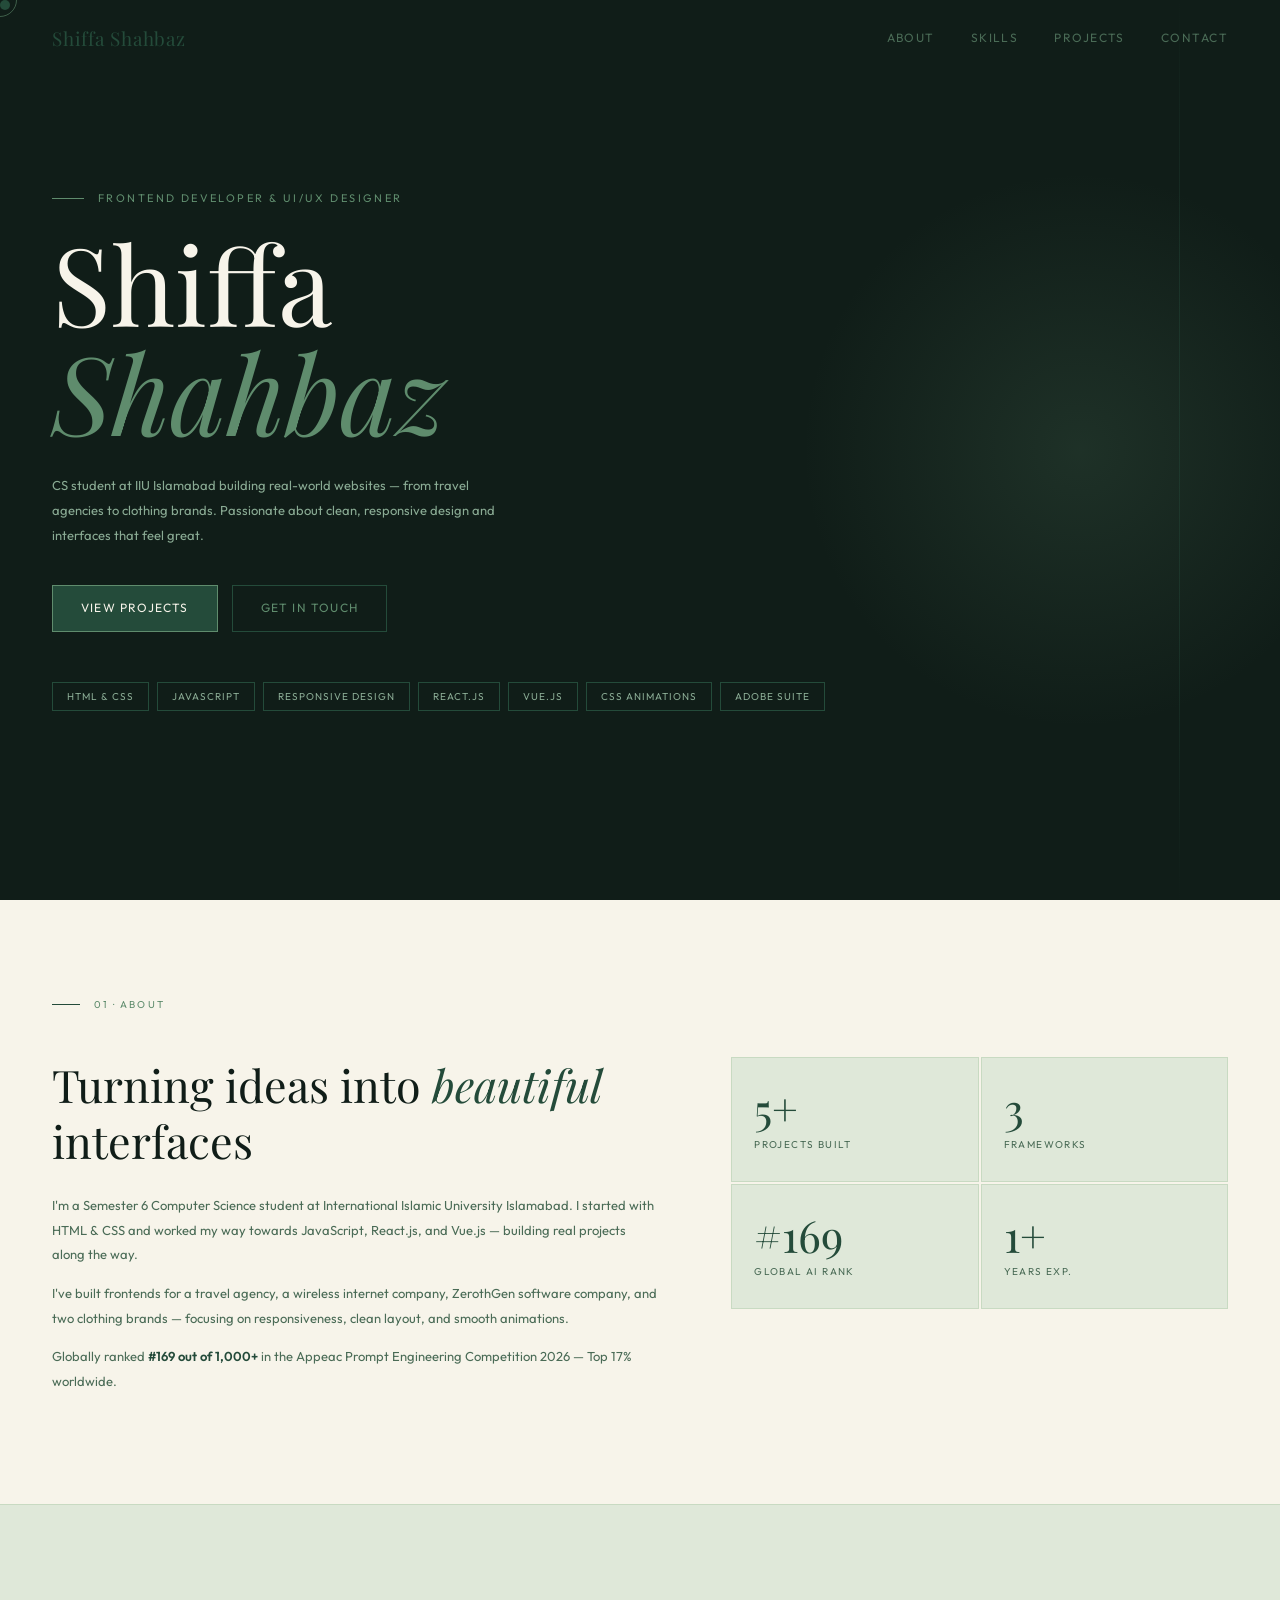
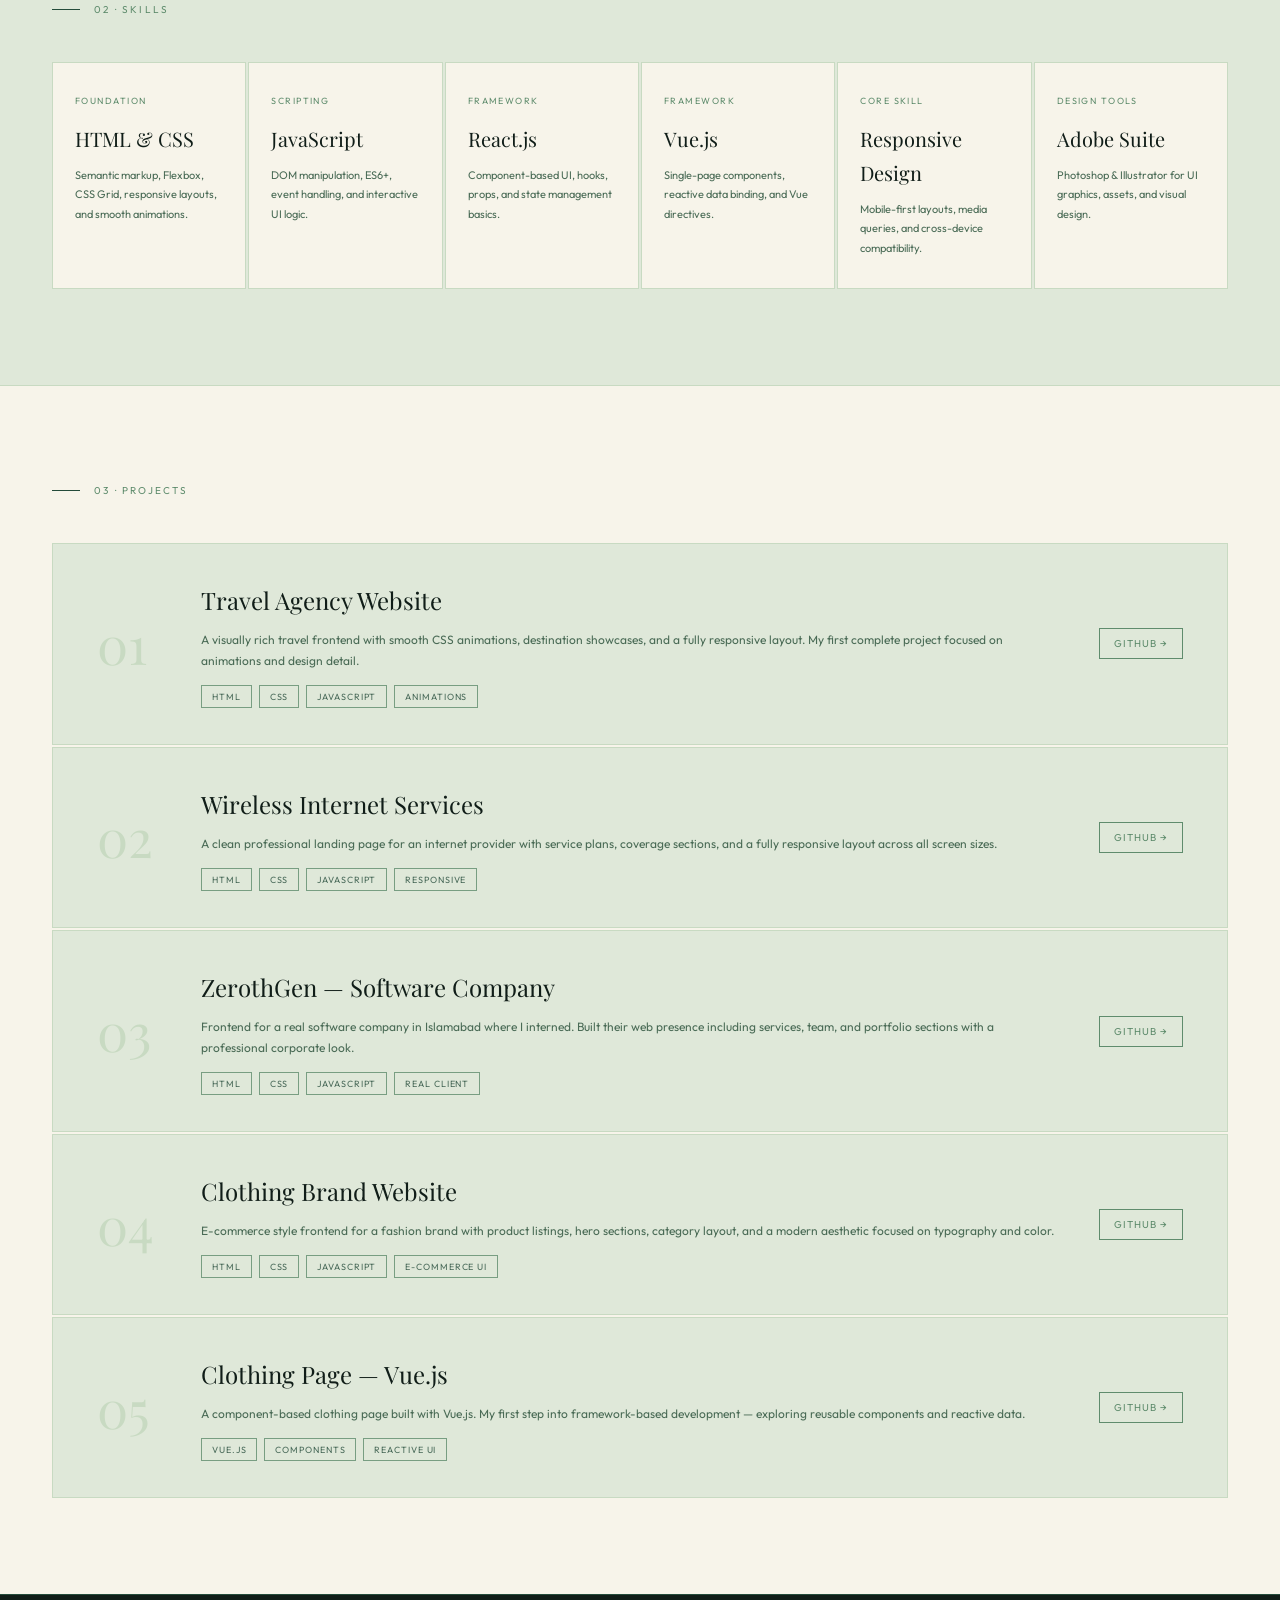
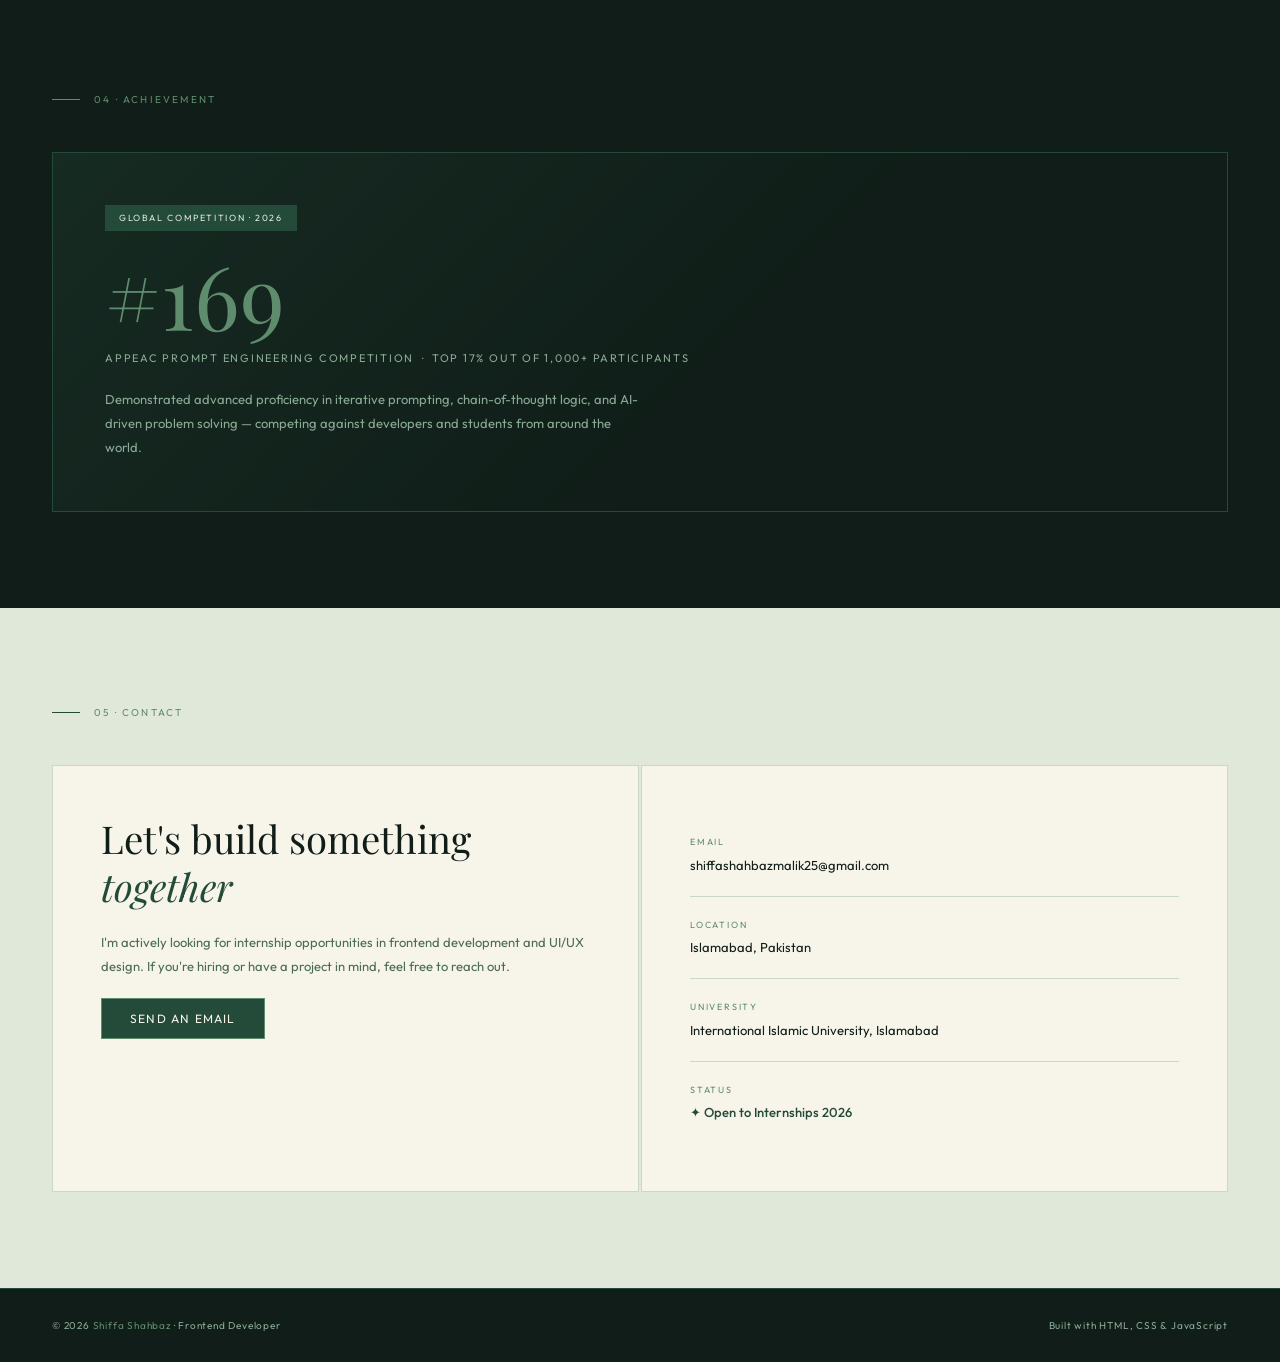
==== index.html @ e0b14b4a "Rename index .html to index.html" ====
<!DOCTYPE html>
<html lang="en">
<head>
<meta charset="UTF-8"/>
<meta name="viewport" content="width=device-width, initial-scale=1.0"/>
<title>Shiffa Shahbaz — Frontend Developer</title>
<link href="https://fonts.googleapis.com/css2?family=Playfair+Display:ital,wght@0,400;0,500;0,700;1,400;1,500&family=Outfit:wght@300;400;500&display=swap" rel="stylesheet"/>
<style>
  :root {
    --bg:       #F7F4EA;
    --surface:  #DFE8D9;
    --surface2: #c8dac2;
    --dark:     #101D18;
    --forest:   #244B3A;
    --sage:     #5F8C6D;
    --light:    #DFE8D9;
    --cream:    #F7F4EA;
    --text:     #101D18;
    --muted:    #4a6b56;
    --border:   #c8dac2;
    --border2:  #5F8C6D;
  }
  *, *::before, *::after { box-sizing: border-box; margin: 0; padding: 0; }
  html { scroll-behavior: smooth; }
  body {
    background: var(--bg); color: var(--text);
    font-family: 'Outfit', sans-serif; font-size: 14px;
    line-height: 1.7; overflow-x: hidden; cursor: none;
  }

  /* Cursor */
  .cursor {
    width: 10px; height: 10px; background: var(--forest);
    border-radius: 50%; position: fixed; top: 0; left: 0;
    pointer-events: none; z-index: 9999;
  }
  .cursor-ring {
    width: 34px; height: 34px; border: 1.5px solid var(--sage);
    border-radius: 50%; position: fixed; top: 0; left: 0;
    pointer-events: none; z-index: 9998; opacity: 0.6;
    transition: width 0.2s, height 0.2s, opacity 0.2s;
  }

  /* NAV */
  nav {
    position: fixed; top: 0; left: 0; right: 0; z-index: 100;
    display: flex; justify-content: space-between; align-items: center;
    padding: 22px 52px;
    transition: background 0.3s, border-color 0.3s;
    border-bottom: 1px solid transparent;
  }
  nav.scrolled {
    background: rgba(247,244,234,0.95);
    backdrop-filter: blur(14px); border-color: var(--border);
  }
  .nav-logo {
    font-family: 'Playfair Display', serif;
    font-size: 19px; color: var(--forest); letter-spacing: 0.04em;
  }
  .nav-links { display: flex; gap: 36px; }
  .nav-links a {
    color: var(--muted); text-decoration: none;
    font-size: 12px; letter-spacing: 0.12em;
    text-transform: uppercase; transition: color 0.2s;
  }
  .nav-links a:hover { color: var(--forest); }

  /* HERO */
  .hero {
    min-height: 100vh; display: flex; flex-direction: column;
    justify-content: center; padding: 0 52px;
    position: relative; overflow: hidden;
    background: var(--dark);
  }
  .hero-glow {
    position: absolute; width: 560px; height: 560px; border-radius: 50%;
    background: radial-gradient(circle, rgba(95,140,109,0.18) 0%, transparent 70%);
    right: -80px; top: 50%; transform: translateY(-50%);
    pointer-events: none;
  }
  .hero-line {
    position: absolute; right: 100px; top: 0; bottom: 0;
    width: 1px; background: linear-gradient(to bottom, transparent, #244B3A 30%, #244B3A 70%, transparent);
    opacity: 0.4;
  }
  .hero-eyebrow {
    font-size: 11px; letter-spacing: 0.22em; text-transform: uppercase;
    color: var(--sage); margin-bottom: 20px;
    opacity: 0; animation: fadeUp 0.7s 0.2s forwards;
    display: flex; align-items: center; gap: 14px;
  }
  .hero-eyebrow::before { content: ''; width: 32px; height: 1px; background: var(--sage); }
  .hero h1 {
    font-family: 'Playfair Display', serif;
    font-size: clamp(52px, 8.5vw, 112px);
    font-weight: 400; line-height: 1.0;
    color: var(--cream);
    opacity: 0; animation: fadeUp 0.7s 0.35s forwards;
  }
  .hero h1 em { font-style: italic; color: var(--sage); display: block; }
  .hero-desc {
    margin-top: 28px; font-size: 13px; color: #8aab94;
    max-width: 460px; line-height: 1.9;
    opacity: 0; animation: fadeUp 0.7s 0.55s forwards;
  }
  .hero-cta {
    margin-top: 38px; display: flex; gap: 14px; flex-wrap: wrap;
    opacity: 0; animation: fadeUp 0.7s 0.7s forwards;
  }
  .btn-primary {
    background: var(--forest); border: 1px solid var(--sage);
    color: var(--cream); padding: 12px 28px;
    font-family: 'Outfit', sans-serif; font-size: 12px;
    letter-spacing: 0.1em; text-transform: uppercase;
    cursor: none; text-decoration: none; transition: background 0.2s;
  }
  .btn-primary:hover { background: var(--sage); }
  .btn-outline {
    background: transparent; border: 1px solid #244B3A;
    color: var(--sage); padding: 12px 28px;
    font-family: 'Outfit', sans-serif; font-size: 12px;
    letter-spacing: 0.1em; text-transform: uppercase;
    cursor: none; text-decoration: none;
    transition: border-color 0.2s, color 0.2s;
  }
  .btn-outline:hover { border-color: var(--sage); color: var(--cream); }
  .hero-tags {
    margin-top: 50px; display: flex; flex-wrap: wrap; gap: 8px;
    opacity: 0; animation: fadeUp 0.7s 0.85s forwards;
  }
  .tag {
    font-size: 10px; letter-spacing: 0.1em; text-transform: uppercase;
    color: #8aab94; border: 1px solid #244B3A;
    padding: 5px 14px; transition: border-color 0.2s, color 0.2s;
  }
  .tag:hover { border-color: var(--sage); color: var(--cream); }

  /* SECTIONS */
  section { padding: 96px 52px; }
  .section-label {
    font-size: 10px; letter-spacing: 0.22em; text-transform: uppercase;
    color: var(--sage); margin-bottom: 14px;
    display: flex; align-items: center; gap: 14px;
  }
  .section-label::before { content: ''; width: 28px; height: 1px; background: var(--forest); }

  /* ABOUT */
  #about { background: var(--cream); }
  .about-grid {
    display: grid; grid-template-columns: 1.1fr 0.9fr;
    gap: 72px; align-items: start; margin-top: 44px;
  }
  .about-text h2 {
    font-family: 'Playfair Display', serif;
    font-size: clamp(30px, 3.5vw, 46px); font-weight: 400;
    line-height: 1.25; margin-bottom: 24px; color: var(--dark);
  }
  .about-text h2 em { font-style: italic; color: var(--forest); }
  .about-text p { color: var(--muted); font-size: 13px; line-height: 1.9; margin-bottom: 14px; }
  .about-text strong { color: var(--forest); font-weight: 600; }
  .stats-grid { display: grid; grid-template-columns: 1fr 1fr; gap: 2px; }
  .stat {
    background: var(--light); border: 1px solid var(--border);
    padding: 28px 22px; transition: border-color 0.2s, background 0.2s;
  }
  .stat:hover { border-color: var(--sage); background: var(--surface2); }
  .stat-num {
    font-family: 'Playfair Display', serif;
    font-size: 44px; color: var(--forest); line-height: 1; margin-bottom: 6px;
  }
  .stat-lbl { font-size: 10px; letter-spacing: 0.14em; text-transform: uppercase; color: var(--muted); }

  /* SKILLS */
  #skills { background: var(--light); border-top: 1px solid var(--border); border-bottom: 1px solid var(--border); }
  .skills-grid {
    display: grid; grid-template-columns: repeat(auto-fit, minmax(190px, 1fr));
    gap: 2px; margin-top: 44px;
  }
  .skill-card {
    background: var(--cream); border: 1px solid var(--border);
    padding: 30px 22px; position: relative; overflow: hidden;
    transition: border-color 0.25s, background 0.2s;
  }
  .skill-card::after {
    content: ''; position: absolute; bottom: 0; left: 0; right: 0;
    height: 2px; background: var(--forest);
    transform: scaleX(0); transform-origin: left; transition: transform 0.3s;
  }
  .skill-card:hover { border-color: var(--sage); background: var(--surface2); }
  .skill-card:hover::after { transform: scaleX(1); }
  .skill-tag { font-size: 9px; letter-spacing: 0.16em; text-transform: uppercase; color: var(--sage); margin-bottom: 14px; }
  .skill-name { font-family: 'Playfair Display', serif; font-size: 20px; color: var(--dark); margin-bottom: 10px; }
  .skill-desc { font-size: 11px; color: var(--muted); line-height: 1.75; }

  /* PROJECTS */
  #projects { background: var(--cream); }
  .projects-list { display: grid; gap: 2px; margin-top: 44px; }
  .project-card {
    background: var(--light); border: 1px solid var(--border);
    padding: 36px 44px; display: grid;
    grid-template-columns: 64px 1fr auto;
    gap: 40px; align-items: center;
    text-decoration: none; color: inherit;
    transition: background 0.2s, border-color 0.25s;
  }
  .project-card:hover { background: var(--surface2); border-color: var(--sage); }
  .proj-num {
    font-family: 'Playfair Display', serif; font-size: 52px;
    color: var(--border); line-height: 1; transition: color 0.2s; font-weight: 400;
  }
  .project-card:hover .proj-num { color: var(--forest); }
  .proj-info h3 { font-family: 'Playfair Display', serif; font-size: 24px; font-weight: 400; margin-bottom: 8px; color: var(--dark); }
  .proj-info p { font-size: 12px; color: var(--muted); margin-bottom: 14px; line-height: 1.75; }
  .proj-pills { display: flex; flex-wrap: wrap; gap: 7px; }
  .pill {
    font-size: 9px; letter-spacing: 0.1em; text-transform: uppercase;
    color: var(--forest); border: 1px solid var(--sage);
    padding: 3px 10px; opacity: 0.8;
  }
  .proj-links { display: flex; flex-direction: column; gap: 10px; align-items: flex-end; }
  .proj-link {
    font-size: 10px; letter-spacing: 0.1em; text-transform: uppercase;
    color: var(--muted); text-decoration: none; border: 1px solid var(--border);
    padding: 6px 14px; white-space: nowrap;
    transition: border-color 0.2s, color 0.2s, background 0.2s;
  }
  .proj-link:hover { border-color: var(--forest); color: var(--forest); background: var(--surface2); }
  .proj-link.github { color: var(--sage); border-color: var(--sage); }
  .proj-link.github:hover { background: var(--forest); color: var(--cream); border-color: var(--forest); }

  /* ACHIEVEMENT */
  #achievement { background: var(--dark); border-top: 1px solid #244B3A; }
  #achievement .section-label { color: var(--sage); }
  #achievement .section-label::before { background: var(--sage); }
  .achievement-card {
    margin-top: 44px; border: 1px solid #244B3A; padding: 52px;
    background: linear-gradient(135deg, rgba(36,75,58,0.3), transparent 60%);
  }
  .ach-badge {
    display: inline-block; background: var(--forest); color: var(--light);
    font-size: 9px; letter-spacing: 0.18em; text-transform: uppercase;
    padding: 5px 14px; margin-bottom: 20px;
  }
  .ach-rank {
    font-family: 'Playfair Display', serif;
    font-size: clamp(56px, 7vw, 88px); color: var(--sage); line-height: 1; margin-bottom: 10px;
  }
  .ach-title { font-size: 11px; letter-spacing: 0.16em; text-transform: uppercase; color: #8aab94; margin-bottom: 20px; }
  .ach-desc { font-size: 13px; color: #8aab94; max-width: 540px; line-height: 1.85; }

  /* CONTACT */
  #contact { background: var(--light); }
  .contact-grid { display: grid; grid-template-columns: 1fr 1fr; gap: 2px; margin-top: 44px; }
  .contact-left { background: var(--cream); border: 1px solid var(--border); padding: 48px; }
  .contact-left h2 {
    font-family: 'Playfair Display', serif;
    font-size: clamp(28px, 3vw, 42px); font-weight: 400;
    line-height: 1.25; margin-bottom: 20px; color: var(--dark);
  }
  .contact-left h2 em { font-style: italic; color: var(--forest); }
  .contact-left p { font-size: 13px; color: var(--muted); line-height: 1.85; margin-bottom: 28px; }
  .contact-right { background: var(--cream); border: 1px solid var(--border); padding: 48px; display: flex; flex-direction: column; }
  .contact-row { padding: 20px 0; border-bottom: 1px solid var(--border); display: flex; flex-direction: column; gap: 4px; }
  .contact-row:last-child { border-bottom: none; }
  .contact-lbl { font-size: 9px; letter-spacing: 0.2em; text-transform: uppercase; color: var(--sage); }
  .contact-val { font-size: 13px; color: var(--dark); }
  .contact-val.open { color: var(--forest); font-weight: 500; }

  footer {
    background: var(--dark); border-top: 1px solid #244B3A;
    padding: 28px 52px; display: flex; justify-content: space-between; align-items: center;
  }
  footer p { font-size: 10px; color: #8aab94; letter-spacing: 0.08em; }
  footer span { color: var(--sage); }

  @keyframes fadeUp {
    from { opacity: 0; transform: translateY(22px); }
    to   { opacity: 1; transform: translateY(0); }
  }
  .reveal {
    opacity: 0; transform: translateY(28px);
    transition: opacity 0.65s ease, transform 0.65s ease;
  }
  .reveal.visible { opacity: 1; transform: translateY(0); }

  @media (max-width: 768px) {
    nav { padding: 18px 22px; }
    .nav-links { display: none; }
    .hero, section { padding-left: 22px; padding-right: 22px; }
    .about-grid { grid-template-columns: 1fr; gap: 40px; }
    .contact-grid { grid-template-columns: 1fr; }
    .project-card { grid-template-columns: 1fr; gap: 14px; padding: 24px 22px; }
    .proj-num { font-size: 34px; }
    .proj-links { align-items: flex-start; flex-direction: row; flex-wrap: wrap; }
    footer { flex-direction: column; gap: 10px; text-align: center; }
  }
</style>
</head>
<body>

<div class="cursor" id="cursor"></div>
<div class="cursor-ring" id="ring"></div>

<nav id="nav">
  <div class="nav-logo">Shiffa Shahbaz</div>
  <div class="nav-links">
    <a href="#about">About</a>
    <a href="#skills">Skills</a>
    <a href="#projects">Projects</a>
    <a href="#contact">Contact</a>
  </div>
</nav>

<!-- HERO — dark green -->
<section class="hero">
  <div class="hero-glow"></div>
  <div class="hero-line"></div>
  <div class="hero-eyebrow">Frontend Developer &amp; UI/UX Designer</div>
  <h1>Shiffa<br/><em>Shahbaz</em></h1>
  <p class="hero-desc">CS student at IIU Islamabad building real-world websites — from travel agencies to clothing brands. Passionate about clean, responsive design and interfaces that feel great.</p>
  <div class="hero-cta">
    <a href="#projects" class="btn-primary">View Projects</a>
    <a href="#contact" class="btn-outline">Get in Touch</a>
  </div>
  <div class="hero-tags">
    <span class="tag">HTML &amp; CSS</span>
    <span class="tag">JavaScript</span>
    <span class="tag">Responsive Design</span>
    <span class="tag">React.js</span>
    <span class="tag">Vue.js</span>
    <span class="tag">CSS Animations</span>
    <span class="tag">Adobe Suite</span>
  </div>
</section>

<!-- ABOUT — cream -->
<section id="about">
  <div class="section-label">01 · About</div>
  <div class="about-grid">
    <div class="about-text reveal">
      <h2>Turning ideas into <em>beautiful</em> interfaces</h2>
      <p>I'm a Semester 6 Computer Science student at International Islamic University Islamabad. I started with HTML &amp; CSS and worked my way towards JavaScript, React.js, and Vue.js — building real projects along the way.</p>
      <p>I've built frontends for a travel agency, a wireless internet company, ZerothGen software company, and two clothing brands — focusing on responsiveness, clean layout, and smooth animations.</p>
      <p>Globally ranked <strong>#169 out of 1,000+</strong> in the Appeac Prompt Engineering Competition 2026 — Top 17% worldwide.</p>
    </div>
    <div class="stats-grid reveal">
      <div class="stat"><div class="stat-num">5+</div><div class="stat-lbl">Projects Built</div></div>
      <div class="stat"><div class="stat-num">3</div><div class="stat-lbl">Frameworks</div></div>
      <div class="stat"><div class="stat-num">#169</div><div class="stat-lbl">Global AI Rank</div></div>
      <div class="stat"><div class="stat-num">1+</div><div class="stat-lbl">Years Exp.</div></div>
    </div>
  </div>
</section>

<!-- SKILLS — light green -->
<section id="skills">
  <div class="section-label">02 · Skills</div>
  <div class="skills-grid">
    <div class="skill-card reveal">
      <div class="skill-tag">Foundation</div>
      <div class="skill-name">HTML &amp; CSS</div>
      <div class="skill-desc">Semantic markup, Flexbox, CSS Grid, responsive layouts, and smooth animations.</div>
    </div>
    <div class="skill-card reveal">
      <div class="skill-tag">Scripting</div>
      <div class="skill-name">JavaScript</div>
      <div class="skill-desc">DOM manipulation, ES6+, event handling, and interactive UI logic.</div>
    </div>
    <div class="skill-card reveal">
      <div class="skill-tag">Framework</div>
      <div class="skill-name">React.js</div>
      <div class="skill-desc">Component-based UI, hooks, props, and state management basics.</div>
    </div>
    <div class="skill-card reveal">
      <div class="skill-tag">Framework</div>
      <div class="skill-name">Vue.js</div>
      <div class="skill-desc">Single-page components, reactive data binding, and Vue directives.</div>
    </div>
    <div class="skill-card reveal">
      <div class="skill-tag">Core Skill</div>
      <div class="skill-name">Responsive Design</div>
      <div class="skill-desc">Mobile-first layouts, media queries, and cross-device compatibility.</div>
    </div>
    <div class="skill-card reveal">
      <div class="skill-tag">Design Tools</div>
      <div class="skill-name">Adobe Suite</div>
      <div class="skill-desc">Photoshop &amp; Illustrator for UI graphics, assets, and visual design.</div>
    </div>
  </div>
</section>

<!-- PROJECTS — cream -->
<section id="projects">
  <div class="section-label">03 · Projects</div>
  <div class="projects-list">

    <a class="project-card reveal" href="https://github.com/YOUR_USERNAME/travel-agency" target="_blank">
      <div class="proj-num">01</div>
      <div class="proj-info">
        <h3>Travel Agency Website</h3>
        <p>A visually rich travel frontend with smooth CSS animations, destination showcases, and a fully responsive layout. My first complete project focused on animations and design detail.</p>
        <div class="proj-pills"><span class="pill">HTML</span><span class="pill">CSS</span><span class="pill">JavaScript</span><span class="pill">Animations</span></div>
      </div>
      <div class="proj-links">
        <span class="proj-link github">GitHub →</span>
      </div>
    </a>

    <a class="project-card reveal" href="https://github.com/YOUR_USERNAME/wireless-network" target="_blank">
      <div class="proj-num">02</div>
      <div class="proj-info">
        <h3>Wireless Internet Services</h3>
        <p>A clean professional landing page for an internet provider with service plans, coverage sections, and a fully responsive layout across all screen sizes.</p>
        <div class="proj-pills"><span class="pill">HTML</span><span class="pill">CSS</span><span class="pill">JavaScript</span><span class="pill">Responsive</span></div>
      </div>
      <div class="proj-links">
        <span class="proj-link github">GitHub →</span>
      </div>
    </a>

    <a class="project-card reveal" href="https://github.com/YOUR_USERNAME/zerothgen" target="_blank">
      <div class="proj-num">03</div>
      <div class="proj-info">
        <h3>ZerothGen — Software Company</h3>
        <p>Frontend for a real software company in Islamabad where I interned. Built their web presence including services, team, and portfolio sections with a professional corporate look.</p>
        <div class="proj-pills"><span class="pill">HTML</span><span class="pill">CSS</span><span class="pill">JavaScript</span><span class="pill">Real Client</span></div>
      </div>
      <div class="proj-links">
        <span class="proj-link github">GitHub →</span>
      </div>
    </a>

    <a class="project-card reveal" href="https://github.com/YOUR_USERNAME/clothing-brand" target="_blank">
      <div class="proj-num">04</div>
      <div class="proj-info">
        <h3>Clothing Brand Website</h3>
        <p>E-commerce style frontend for a fashion brand with product listings, hero sections, category layout, and a modern aesthetic focused on typography and color.</p>
        <div class="proj-pills"><span class="pill">HTML</span><span class="pill">CSS</span><span class="pill">JavaScript</span><span class="pill">E-Commerce UI</span></div>
      </div>
      <div class="proj-links">
        <span class="proj-link github">GitHub →</span>
      </div>
    </a>

    <a class="project-card reveal" href="https://github.com/YOUR_USERNAME/clothing-vue" target="_blank">
      <div class="proj-num">05</div>
      <div class="proj-info">
        <h3>Clothing Page — Vue.js</h3>
        <p>A component-based clothing page built with Vue.js. My first step into framework-based development — exploring reusable components and reactive data.</p>
        <div class="proj-pills"><span class="pill">Vue.js</span><span class="pill">Components</span><span class="pill">Reactive UI</span></div>
      </div>
      <div class="proj-links">
        <span class="proj-link github">GitHub →</span>
      </div>
    </a>

  </div>
</section>

<!-- ACHIEVEMENT — dark -->
<section id="achievement">
  <div class="section-label">04 · Achievement</div>
  <div class="achievement-card reveal">
    <div class="ach-badge">Global Competition · 2026</div>
    <div class="ach-rank">#169</div>
    <div class="ach-title">Appeac Prompt Engineering Competition &nbsp;·&nbsp; Top 17% out of 1,000+ participants</div>
    <div class="ach-desc">Demonstrated advanced proficiency in iterative prompting, chain-of-thought logic, and AI-driven problem solving — competing against developers and students from around the world.</div>
  </div>
</section>

<!-- CONTACT — light green -->
<section id="contact">
  <div class="section-label">05 · Contact</div>
  <div class="contact-grid">
    <div class="contact-left reveal">
      <h2>Let's build something <em>together</em></h2>
      <p>I'm actively looking for internship opportunities in frontend development and UI/UX design. If you're hiring or have a project in mind, feel free to reach out.</p>
      <a href="mailto:shiffashahbazmalik25@gmail.com" class="btn-primary">Send an Email</a>
    </div>
    <div class="contact-right reveal">
      <div class="contact-row"><div class="contact-lbl">Email</div><div class="contact-val">shiffashahbazmalik25@gmail.com</div></div>
      <div class="contact-row"><div class="contact-lbl">Location</div><div class="contact-val">Islamabad, Pakistan</div></div>
      <div class="contact-row"><div class="contact-lbl">University</div><div class="contact-val">International Islamic University, Islamabad</div></div>
      <div class="contact-row"><div class="contact-lbl">Status</div><div class="contact-val open">✦ Open to Internships 2026</div></div>
    </div>
  </div>
</section>

<footer>
  <p>© 2026 <span>Shiffa Shahbaz</span> · Frontend Developer</p>
  <p>Built with HTML, CSS &amp; JavaScript</p>
</footer>

<script>
  const cur = document.getElementById('cursor');
  const rng = document.getElementById('ring');
  let mx=0,my=0,rx=0,ry=0;
  document.addEventListener('mousemove', e => {
    mx=e.clientX; my=e.clientY;
    cur.style.transform=`translate(${mx-5}px,${my-5}px)`;
  });
  (function loop(){ rx+=(mx-rx)*0.11; ry+=(my-ry)*0.11;
    rng.style.transform=`translate(${rx-17}px,${ry-17}px)`;
    requestAnimationFrame(loop); })();

  const nav=document.getElementById('nav');
  window.addEventListener('scroll',()=>nav.classList.toggle('scrolled',scrollY>40));

  const obs=new IntersectionObserver(entries=>{
    entries.forEach((e,i)=>{ if(e.isIntersecting){ setTimeout(()=>e.target.classList.add('visible'),i*90); obs.unobserve(e.target); } });
  },{threshold:0.1});
  document.querySelectorAll('.reveal').forEach(el=>obs.observe(el));

  document.querySelectorAll('a,button,.skill-card,.tag,.stat').forEach(el=>{
    el.addEventListener('mouseenter',()=>{rng.style.width=rng.style.height='52px';rng.style.opacity='0.9';});
    el.addEventListener('mouseleave',()=>{rng.style.width=rng.style.height='34px';rng.style.opacity='0.6';});
  });
</script>
</body>
</html>
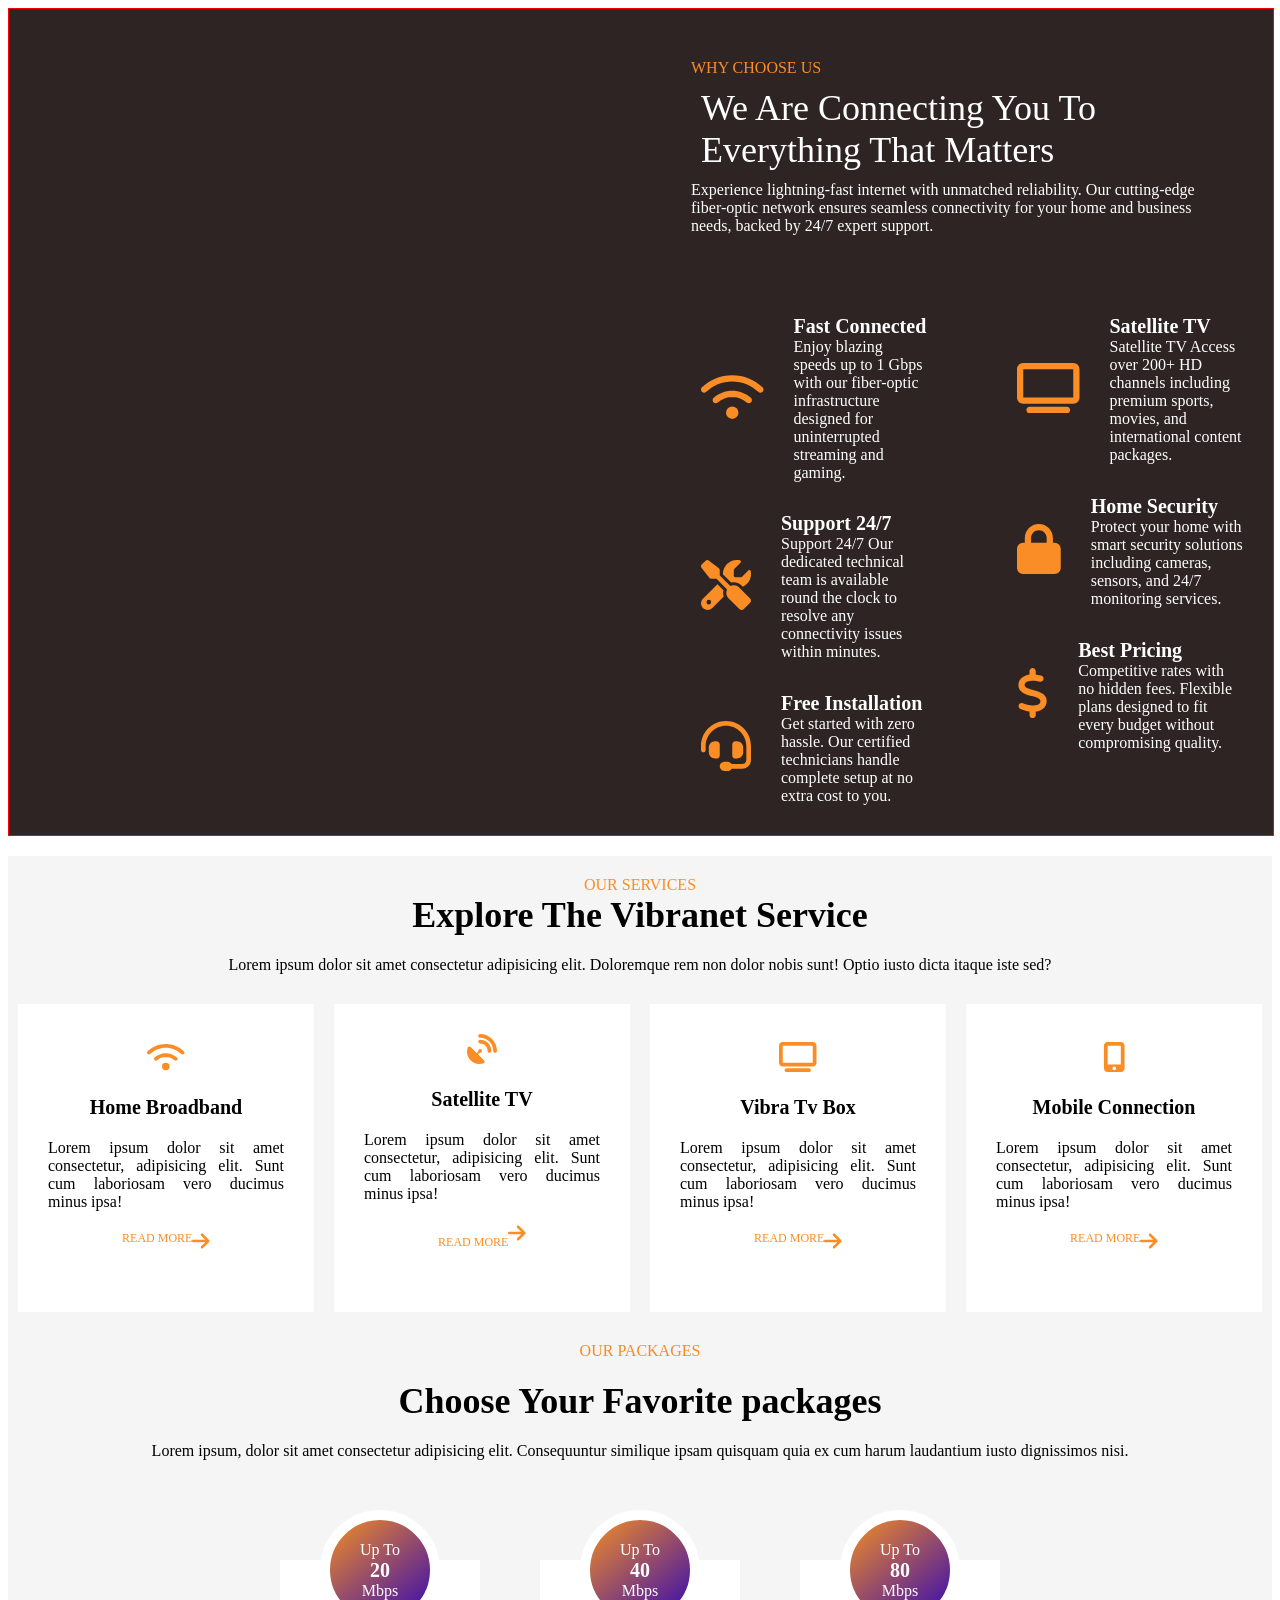
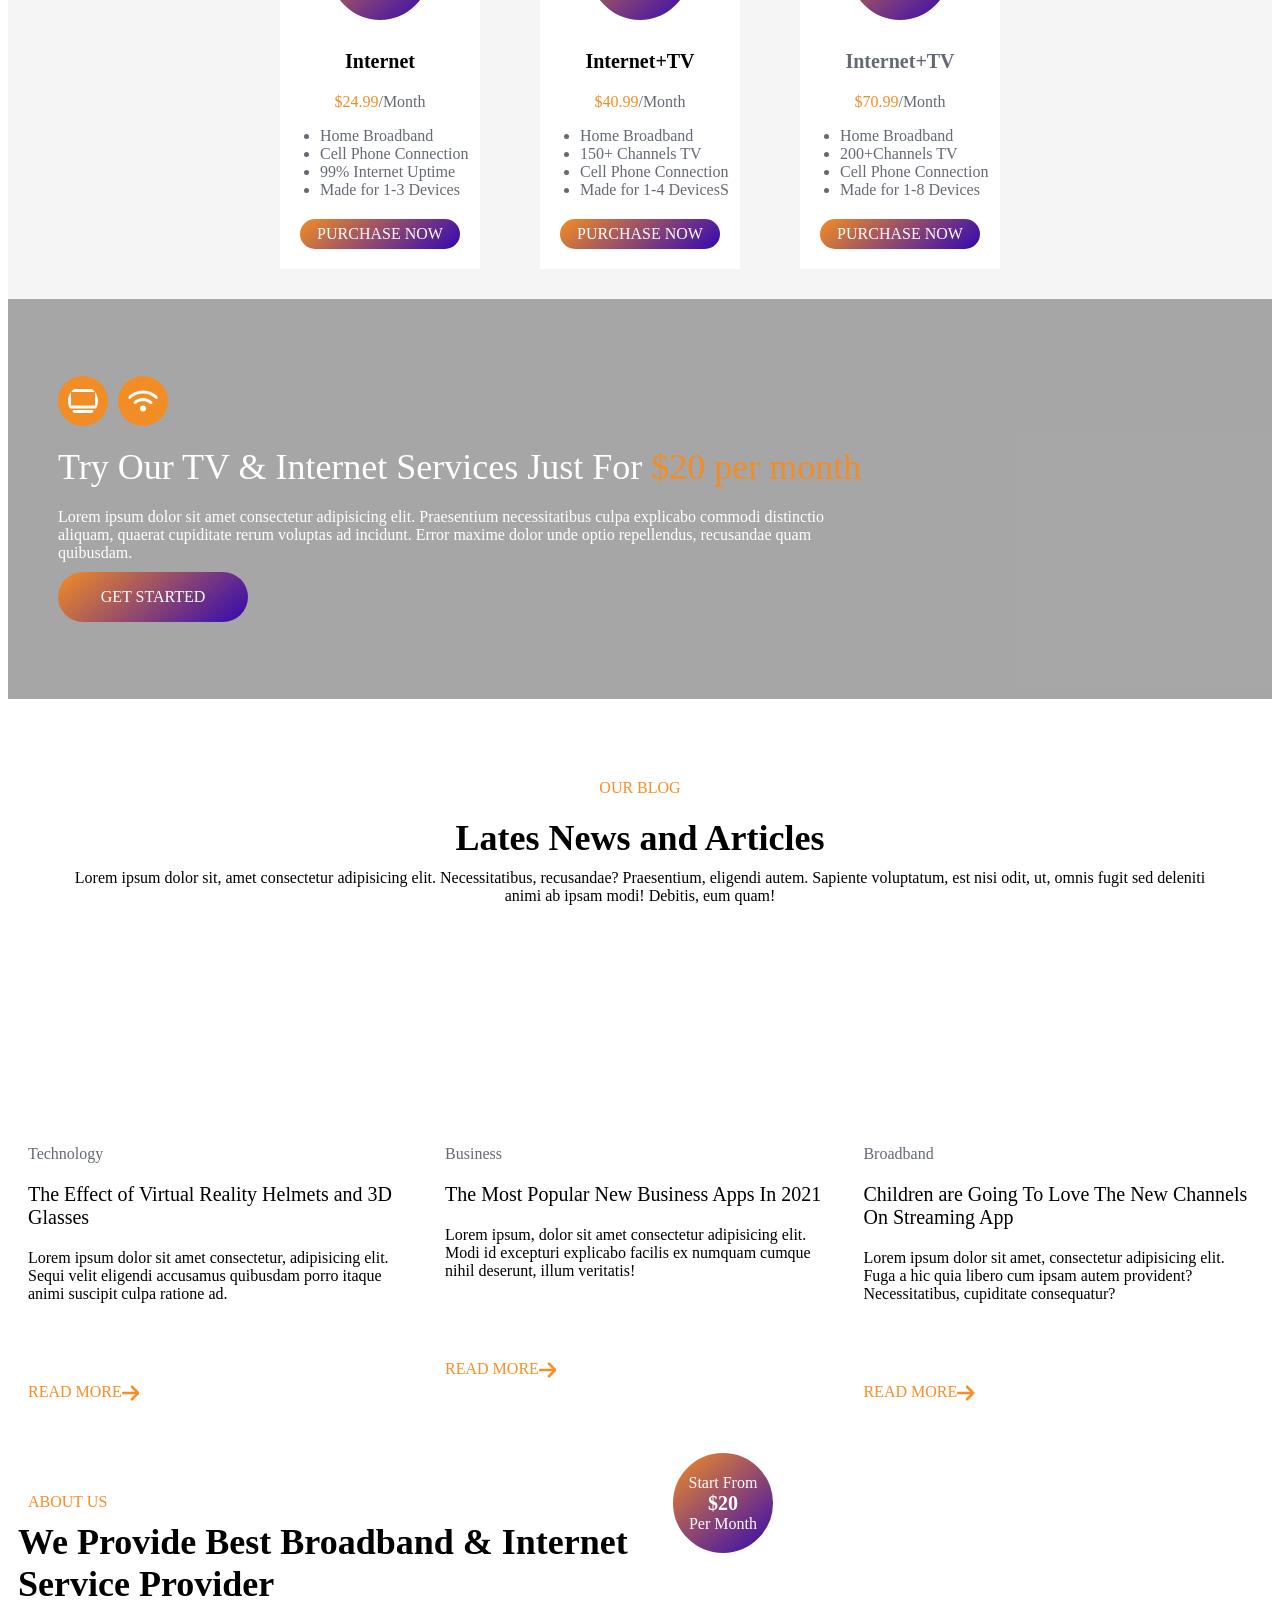
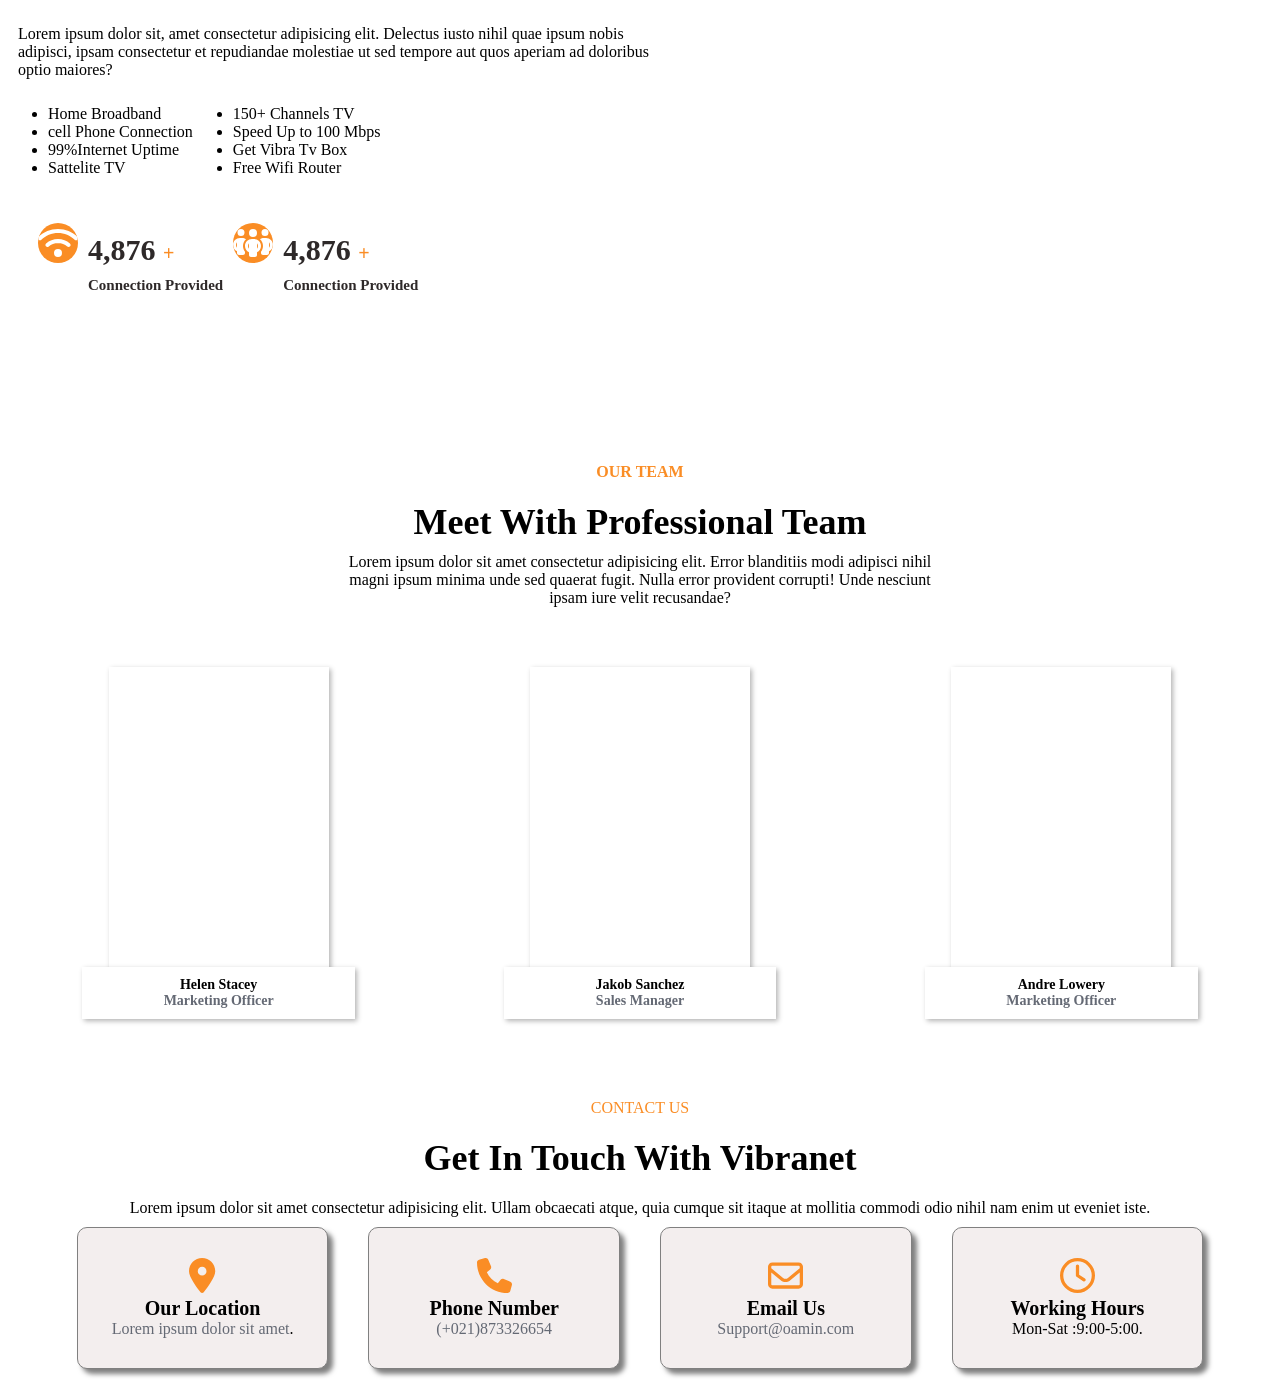
==== commit 909b37ff: "Add files via upload" ====
--- a/index.html
+++ b/index.html
@@ -1,520 +1,488 @@
-<!DOCTYPE html>
-<html lang="en">
-<head>
-<meta charset="UTF-8"/>
-<meta name="viewport" content="width=device-width, initial-scale=1.0"/>
-<title>Shiffa Shahbaz — Frontend Developer</title>
-<link href="https://fonts.googleapis.com/css2?family=Playfair+Display:ital,wght@0,400;0,500;0,700;1,400;1,500&family=Outfit:wght@300;400;500&display=swap" rel="stylesheet"/>
-<style>
-  :root {
-    --bg:       #F7F4EA;
-    --surface:  #DFE8D9;
-    --surface2: #c8dac2;
-    --dark:     #101D18;
-    --forest:   #244B3A;
-    --sage:     #5F8C6D;
-    --light:    #DFE8D9;
-    --cream:    #F7F4EA;
-    --text:     #101D18;
-    --muted:    #4a6b56;
-    --border:   #c8dac2;
-    --border2:  #5F8C6D;
-  }
-  *, *::before, *::after { box-sizing: border-box; margin: 0; padding: 0; }
-  html { scroll-behavior: smooth; }
-  body {
-    background: var(--bg); color: var(--text);
-    font-family: 'Outfit', sans-serif; font-size: 14px;
-    line-height: 1.7; overflow-x: hidden; cursor: none;
-  }
-
-  /* Cursor */
-  .cursor {
-    width: 10px; height: 10px; background: var(--forest);
-    border-radius: 50%; position: fixed; top: 0; left: 0;
-    pointer-events: none; z-index: 9999;
-  }
-  .cursor-ring {
-    width: 34px; height: 34px; border: 1.5px solid var(--sage);
-    border-radius: 50%; position: fixed; top: 0; left: 0;
-    pointer-events: none; z-index: 9998; opacity: 0.6;
-    transition: width 0.2s, height 0.2s, opacity 0.2s;
-  }
-
-  /* NAV */
-  nav {
-    position: fixed; top: 0; left: 0; right: 0; z-index: 100;
-    display: flex; justify-content: space-between; align-items: center;
-    padding: 22px 52px;
-    transition: background 0.3s, border-color 0.3s;
-    border-bottom: 1px solid transparent;
-  }
-  nav.scrolled {
-    background: rgba(247,244,234,0.95);
-    backdrop-filter: blur(14px); border-color: var(--border);
-  }
-  .nav-logo {
-    font-family: 'Playfair Display', serif;
-    font-size: 19px; color: var(--forest); letter-spacing: 0.04em;
-  }
-  .nav-links { display: flex; gap: 36px; }
-  .nav-links a {
-    color: var(--muted); text-decoration: none;
-    font-size: 12px; letter-spacing: 0.12em;
-    text-transform: uppercase; transition: color 0.2s;
-  }
-  .nav-links a:hover { color: var(--forest); }
-
-  /* HERO */
-  .hero {
-    min-height: 100vh; display: flex; flex-direction: column;
-    justify-content: center; padding: 0 52px;
-    position: relative; overflow: hidden;
-    background: var(--dark);
-  }
-  .hero-glow {
-    position: absolute; width: 560px; height: 560px; border-radius: 50%;
-    background: radial-gradient(circle, rgba(95,140,109,0.18) 0%, transparent 70%);
-    right: -80px; top: 50%; transform: translateY(-50%);
-    pointer-events: none;
-  }
-  .hero-line {
-    position: absolute; right: 100px; top: 0; bottom: 0;
-    width: 1px; background: linear-gradient(to bottom, transparent, #244B3A 30%, #244B3A 70%, transparent);
-    opacity: 0.4;
-  }
-  .hero-eyebrow {
-    font-size: 11px; letter-spacing: 0.22em; text-transform: uppercase;
-    color: var(--sage); margin-bottom: 20px;
-    opacity: 0; animation: fadeUp 0.7s 0.2s forwards;
-    display: flex; align-items: center; gap: 14px;
-  }
-  .hero-eyebrow::before { content: ''; width: 32px; height: 1px; background: var(--sage); }
-  .hero h1 {
-    font-family: 'Playfair Display', serif;
-    font-size: clamp(52px, 8.5vw, 112px);
-    font-weight: 400; line-height: 1.0;
-    color: var(--cream);
-    opacity: 0; animation: fadeUp 0.7s 0.35s forwards;
-  }
-  .hero h1 em { font-style: italic; color: var(--sage); display: block; }
-  .hero-desc {
-    margin-top: 28px; font-size: 13px; color: #8aab94;
-    max-width: 460px; line-height: 1.9;
-    opacity: 0; animation: fadeUp 0.7s 0.55s forwards;
-  }
-  .hero-cta {
-    margin-top: 38px; display: flex; gap: 14px; flex-wrap: wrap;
-    opacity: 0; animation: fadeUp 0.7s 0.7s forwards;
-  }
-  .btn-primary {
-    background: var(--forest); border: 1px solid var(--sage);
-    color: var(--cream); padding: 12px 28px;
-    font-family: 'Outfit', sans-serif; font-size: 12px;
-    letter-spacing: 0.1em; text-transform: uppercase;
-    cursor: none; text-decoration: none; transition: background 0.2s;
-  }
-  .btn-primary:hover { background: var(--sage); }
-  .btn-outline {
-    background: transparent; border: 1px solid #244B3A;
-    color: var(--sage); padding: 12px 28px;
-    font-family: 'Outfit', sans-serif; font-size: 12px;
-    letter-spacing: 0.1em; text-transform: uppercase;
-    cursor: none; text-decoration: none;
-    transition: border-color 0.2s, color 0.2s;
-  }
-  .btn-outline:hover { border-color: var(--sage); color: var(--cream); }
-  .hero-tags {
-    margin-top: 50px; display: flex; flex-wrap: wrap; gap: 8px;
-    opacity: 0; animation: fadeUp 0.7s 0.85s forwards;
-  }
-  .tag {
-    font-size: 10px; letter-spacing: 0.1em; text-transform: uppercase;
-    color: #8aab94; border: 1px solid #244B3A;
-    padding: 5px 14px; transition: border-color 0.2s, color 0.2s;
-  }
-  .tag:hover { border-color: var(--sage); color: var(--cream); }
-
-  /* SECTIONS */
-  section { padding: 96px 52px; }
-  .section-label {
-    font-size: 10px; letter-spacing: 0.22em; text-transform: uppercase;
-    color: var(--sage); margin-bottom: 14px;
-    display: flex; align-items: center; gap: 14px;
-  }
-  .section-label::before { content: ''; width: 28px; height: 1px; background: var(--forest); }
-
-  /* ABOUT */
-  #about { background: var(--cream); }
-  .about-grid {
-    display: grid; grid-template-columns: 1.1fr 0.9fr;
-    gap: 72px; align-items: start; margin-top: 44px;
-  }
-  .about-text h2 {
-    font-family: 'Playfair Display', serif;
-    font-size: clamp(30px, 3.5vw, 46px); font-weight: 400;
-    line-height: 1.25; margin-bottom: 24px; color: var(--dark);
-  }
-  .about-text h2 em { font-style: italic; color: var(--forest); }
-  .about-text p { color: var(--muted); font-size: 13px; line-height: 1.9; margin-bottom: 14px; }
-  .about-text strong { color: var(--forest); font-weight: 600; }
-  .stats-grid { display: grid; grid-template-columns: 1fr 1fr; gap: 2px; }
-  .stat {
-    background: var(--light); border: 1px solid var(--border);
-    padding: 28px 22px; transition: border-color 0.2s, background 0.2s;
-  }
-  .stat:hover { border-color: var(--sage); background: var(--surface2); }
-  .stat-num {
-    font-family: 'Playfair Display', serif;
-    font-size: 44px; color: var(--forest); line-height: 1; margin-bottom: 6px;
-  }
-  .stat-lbl { font-size: 10px; letter-spacing: 0.14em; text-transform: uppercase; color: var(--muted); }
-
-  /* SKILLS */
-  #skills { background: var(--light); border-top: 1px solid var(--border); border-bottom: 1px solid var(--border); }
-  .skills-grid {
-    display: grid; grid-template-columns: repeat(auto-fit, minmax(190px, 1fr));
-    gap: 2px; margin-top: 44px;
-  }
-  .skill-card {
-    background: var(--cream); border: 1px solid var(--border);
-    padding: 30px 22px; position: relative; overflow: hidden;
-    transition: border-color 0.25s, background 0.2s;
-  }
-  .skill-card::after {
-    content: ''; position: absolute; bottom: 0; left: 0; right: 0;
-    height: 2px; background: var(--forest);
-    transform: scaleX(0); transform-origin: left; transition: transform 0.3s;
-  }
-  .skill-card:hover { border-color: var(--sage); background: var(--surface2); }
-  .skill-card:hover::after { transform: scaleX(1); }
-  .skill-tag { font-size: 9px; letter-spacing: 0.16em; text-transform: uppercase; color: var(--sage); margin-bottom: 14px; }
-  .skill-name { font-family: 'Playfair Display', serif; font-size: 20px; color: var(--dark); margin-bottom: 10px; }
-  .skill-desc { font-size: 11px; color: var(--muted); line-height: 1.75; }
-
-  /* PROJECTS */
-  #projects { background: var(--cream); }
-  .projects-list { display: grid; gap: 2px; margin-top: 44px; }
-  .project-card {
-    background: var(--light); border: 1px solid var(--border);
-    padding: 36px 44px; display: grid;
-    grid-template-columns: 64px 1fr auto;
-    gap: 40px; align-items: center;
-    text-decoration: none; color: inherit;
-    transition: background 0.2s, border-color 0.25s;
-  }
-  .project-card:hover { background: var(--surface2); border-color: var(--sage); }
-  .proj-num {
-    font-family: 'Playfair Display', serif; font-size: 52px;
-    color: var(--border); line-height: 1; transition: color 0.2s; font-weight: 400;
-  }
-  .project-card:hover .proj-num { color: var(--forest); }
-  .proj-info h3 { font-family: 'Playfair Display', serif; font-size: 24px; font-weight: 400; margin-bottom: 8px; color: var(--dark); }
-  .proj-info p { font-size: 12px; color: var(--muted); margin-bottom: 14px; line-height: 1.75; }
-  .proj-pills { display: flex; flex-wrap: wrap; gap: 7px; }
-  .pill {
-    font-size: 9px; letter-spacing: 0.1em; text-transform: uppercase;
-    color: var(--forest); border: 1px solid var(--sage);
-    padding: 3px 10px; opacity: 0.8;
-  }
-  .proj-links { display: flex; flex-direction: column; gap: 10px; align-items: flex-end; }
-  .proj-link {
-    font-size: 10px; letter-spacing: 0.1em; text-transform: uppercase;
-    color: var(--muted); text-decoration: none; border: 1px solid var(--border);
-    padding: 6px 14px; white-space: nowrap;
-    transition: border-color 0.2s, color 0.2s, background 0.2s;
-  }
-  .proj-link:hover { border-color: var(--forest); color: var(--forest); background: var(--surface2); }
-  .proj-link.github { color: var(--sage); border-color: var(--sage); }
-  .proj-link.github:hover { background: var(--forest); color: var(--cream); border-color: var(--forest); }
-
-  /* ACHIEVEMENT */
-  #achievement { background: var(--dark); border-top: 1px solid #244B3A; }
-  #achievement .section-label { color: var(--sage); }
-  #achievement .section-label::before { background: var(--sage); }
-  .achievement-card {
-    margin-top: 44px; border: 1px solid #244B3A; padding: 52px;
-    background: linear-gradient(135deg, rgba(36,75,58,0.3), transparent 60%);
-  }
-  .ach-badge {
-    display: inline-block; background: var(--forest); color: var(--light);
-    font-size: 9px; letter-spacing: 0.18em; text-transform: uppercase;
-    padding: 5px 14px; margin-bottom: 20px;
-  }
-  .ach-rank {
-    font-family: 'Playfair Display', serif;
-    font-size: clamp(56px, 7vw, 88px); color: var(--sage); line-height: 1; margin-bottom: 10px;
-  }
-  .ach-title { font-size: 11px; letter-spacing: 0.16em; text-transform: uppercase; color: #8aab94; margin-bottom: 20px; }
-  .ach-desc { font-size: 13px; color: #8aab94; max-width: 540px; line-height: 1.85; }
-
-  /* CONTACT */
-  #contact { background: var(--light); }
-  .contact-grid { display: grid; grid-template-columns: 1fr 1fr; gap: 2px; margin-top: 44px; }
-  .contact-left { background: var(--cream); border: 1px solid var(--border); padding: 48px; }
-  .contact-left h2 {
-    font-family: 'Playfair Display', serif;
-    font-size: clamp(28px, 3vw, 42px); font-weight: 400;
-    line-height: 1.25; margin-bottom: 20px; color: var(--dark);
-  }
-  .contact-left h2 em { font-style: italic; color: var(--forest); }
-  .contact-left p { font-size: 13px; color: var(--muted); line-height: 1.85; margin-bottom: 28px; }
-  .contact-right { background: var(--cream); border: 1px solid var(--border); padding: 48px; display: flex; flex-direction: column; }
-  .contact-row { padding: 20px 0; border-bottom: 1px solid var(--border); display: flex; flex-direction: column; gap: 4px; }
-  .contact-row:last-child { border-bottom: none; }
-  .contact-lbl { font-size: 9px; letter-spacing: 0.2em; text-transform: uppercase; color: var(--sage); }
-  .contact-val { font-size: 13px; color: var(--dark); }
-  .contact-val.open { color: var(--forest); font-weight: 500; }
-
-  footer {
-    background: var(--dark); border-top: 1px solid #244B3A;
-    padding: 28px 52px; display: flex; justify-content: space-between; align-items: center;
-  }
-  footer p { font-size: 10px; color: #8aab94; letter-spacing: 0.08em; }
-  footer span { color: var(--sage); }
-
-  @keyframes fadeUp {
-    from { opacity: 0; transform: translateY(22px); }
-    to   { opacity: 1; transform: translateY(0); }
-  }
-  .reveal {
-    opacity: 0; transform: translateY(28px);
-    transition: opacity 0.65s ease, transform 0.65s ease;
-  }
-  .reveal.visible { opacity: 1; transform: translateY(0); }
-
-  @media (max-width: 768px) {
-    nav { padding: 18px 22px; }
-    .nav-links { display: none; }
-    .hero, section { padding-left: 22px; padding-right: 22px; }
-    .about-grid { grid-template-columns: 1fr; gap: 40px; }
-    .contact-grid { grid-template-columns: 1fr; }
-    .project-card { grid-template-columns: 1fr; gap: 14px; padding: 24px 22px; }
-    .proj-num { font-size: 34px; }
-    .proj-links { align-items: flex-start; flex-direction: row; flex-wrap: wrap; }
-    footer { flex-direction: column; gap: 10px; text-align: center; }
-  }
-</style>
-</head>
-<body>
-
-<div class="cursor" id="cursor"></div>
-<div class="cursor-ring" id="ring"></div>
-
-<nav id="nav">
-  <div class="nav-logo">Shiffa Shahbaz</div>
-  <div class="nav-links">
-    <a href="#about">About</a>
-    <a href="#skills">Skills</a>
-    <a href="#projects">Projects</a>
-    <a href="#contact">Contact</a>
-  </div>
-</nav>
-
-<!-- HERO — dark green -->
-<section class="hero">
-  <div class="hero-glow"></div>
-  <div class="hero-line"></div>
-  <div class="hero-eyebrow">Frontend Developer &amp; UI/UX Designer</div>
-  <h1>Shiffa<br/><em>Shahbaz</em></h1>
-  <p class="hero-desc">CS student at IIU Islamabad building real-world websites — from travel agencies to clothing brands. Passionate about clean, responsive design and interfaces that feel great.</p>
-  <div class="hero-cta">
-    <a href="#projects" class="btn-primary">View Projects</a>
-    <a href="#contact" class="btn-outline">Get in Touch</a>
-  </div>
-  <div class="hero-tags">
-    <span class="tag">HTML &amp; CSS</span>
-    <span class="tag">JavaScript</span>
-    <span class="tag">Responsive Design</span>
-    <span class="tag">React.js</span>
-    <span class="tag">Vue.js</span>
-    <span class="tag">CSS Animations</span>
-    <span class="tag">Adobe Suite</span>
-  </div>
-</section>
-
-<!-- ABOUT — cream -->
-<section id="about">
-  <div class="section-label">01 · About</div>
-  <div class="about-grid">
-    <div class="about-text reveal">
-      <h2>Turning ideas into <em>beautiful</em> interfaces</h2>
-      <p>I'm a Semester 6 Computer Science student at International Islamic University Islamabad. I started with HTML &amp; CSS and worked my way towards JavaScript, React.js, and Vue.js — building real projects along the way.</p>
-      <p>I've built frontends for a travel agency, a wireless internet company, ZerothGen software company, and two clothing brands — focusing on responsiveness, clean layout, and smooth animations.</p>
-      <p>Globally ranked <strong>#169 out of 1,000+</strong> in the Appeac Prompt Engineering Competition 2026 — Top 17% worldwide.</p>
-    </div>
-    <div class="stats-grid reveal">
-      <div class="stat"><div class="stat-num">5+</div><div class="stat-lbl">Projects Built</div></div>
-      <div class="stat"><div class="stat-num">3</div><div class="stat-lbl">Frameworks</div></div>
-      <div class="stat"><div class="stat-num">#169</div><div class="stat-lbl">Global AI Rank</div></div>
-      <div class="stat"><div class="stat-num">1+</div><div class="stat-lbl">Years Exp.</div></div>
-    </div>
-  </div>
-</section>
-
-<!-- SKILLS — light green -->
-<section id="skills">
-  <div class="section-label">02 · Skills</div>
-  <div class="skills-grid">
-    <div class="skill-card reveal">
-      <div class="skill-tag">Foundation</div>
-      <div class="skill-name">HTML &amp; CSS</div>
-      <div class="skill-desc">Semantic markup, Flexbox, CSS Grid, responsive layouts, and smooth animations.</div>
-    </div>
-    <div class="skill-card reveal">
-      <div class="skill-tag">Scripting</div>
-      <div class="skill-name">JavaScript</div>
-      <div class="skill-desc">DOM manipulation, ES6+, event handling, and interactive UI logic.</div>
-    </div>
-    <div class="skill-card reveal">
-      <div class="skill-tag">Framework</div>
-      <div class="skill-name">React.js</div>
-      <div class="skill-desc">Component-based UI, hooks, props, and state management basics.</div>
-    </div>
-    <div class="skill-card reveal">
-      <div class="skill-tag">Framework</div>
-      <div class="skill-name">Vue.js</div>
-      <div class="skill-desc">Single-page components, reactive data binding, and Vue directives.</div>
-    </div>
-    <div class="skill-card reveal">
-      <div class="skill-tag">Core Skill</div>
-      <div class="skill-name">Responsive Design</div>
-      <div class="skill-desc">Mobile-first layouts, media queries, and cross-device compatibility.</div>
-    </div>
-    <div class="skill-card reveal">
-      <div class="skill-tag">Design Tools</div>
-      <div class="skill-name">Adobe Suite</div>
-      <div class="skill-desc">Photoshop &amp; Illustrator for UI graphics, assets, and visual design.</div>
-    </div>
-  </div>
-</section>
-
-<!-- PROJECTS — cream -->
-<section id="projects">
-  <div class="section-label">03 · Projects</div>
-  <div class="projects-list">
-
-    <a class="project-card reveal" href="https://github.com/YOUR_USERNAME/travel-agency" target="_blank">
-      <div class="proj-num">01</div>
-      <div class="proj-info">
-        <h3>Travel Agency Website</h3>
-        <p>A visually rich travel frontend with smooth CSS animations, destination showcases, and a fully responsive layout. My first complete project focused on animations and design detail.</p>
-        <div class="proj-pills"><span class="pill">HTML</span><span class="pill">CSS</span><span class="pill">JavaScript</span><span class="pill">Animations</span></div>
-      </div>
-      <div class="proj-links">
-        <span class="proj-link github">GitHub →</span>
-      </div>
-    </a>
-
-    <a class="project-card reveal" href="https://github.com/YOUR_USERNAME/wireless-network" target="_blank">
-      <div class="proj-num">02</div>
-      <div class="proj-info">
-        <h3>Wireless Internet Services</h3>
-        <p>A clean professional landing page for an internet provider with service plans, coverage sections, and a fully responsive layout across all screen sizes.</p>
-        <div class="proj-pills"><span class="pill">HTML</span><span class="pill">CSS</span><span class="pill">JavaScript</span><span class="pill">Responsive</span></div>
-      </div>
-      <div class="proj-links">
-        <span class="proj-link github">GitHub →</span>
-      </div>
-    </a>
-
-    <a class="project-card reveal" href="https://github.com/YOUR_USERNAME/zerothgen" target="_blank">
-      <div class="proj-num">03</div>
-      <div class="proj-info">
-        <h3>ZerothGen — Software Company</h3>
-        <p>Frontend for a real software company in Islamabad where I interned. Built their web presence including services, team, and portfolio sections with a professional corporate look.</p>
-        <div class="proj-pills"><span class="pill">HTML</span><span class="pill">CSS</span><span class="pill">JavaScript</span><span class="pill">Real Client</span></div>
-      </div>
-      <div class="proj-links">
-        <span class="proj-link github">GitHub →</span>
-      </div>
-    </a>
-
-    <a class="project-card reveal" href="https://github.com/YOUR_USERNAME/clothing-brand" target="_blank">
-      <div class="proj-num">04</div>
-      <div class="proj-info">
-        <h3>Clothing Brand Website</h3>
-        <p>E-commerce style frontend for a fashion brand with product listings, hero sections, category layout, and a modern aesthetic focused on typography and color.</p>
-        <div class="proj-pills"><span class="pill">HTML</span><span class="pill">CSS</span><span class="pill">JavaScript</span><span class="pill">E-Commerce UI</span></div>
-      </div>
-      <div class="proj-links">
-        <span class="proj-link github">GitHub →</span>
-      </div>
-    </a>
-
-    <a class="project-card reveal" href="https://github.com/YOUR_USERNAME/clothing-vue" target="_blank">
-      <div class="proj-num">05</div>
-      <div class="proj-info">
-        <h3>Clothing Page — Vue.js</h3>
-        <p>A component-based clothing page built with Vue.js. My first step into framework-based development — exploring reusable components and reactive data.</p>
-        <div class="proj-pills"><span class="pill">Vue.js</span><span class="pill">Components</span><span class="pill">Reactive UI</span></div>
-      </div>
-      <div class="proj-links">
-        <span class="proj-link github">GitHub →</span>
-      </div>
-    </a>
-
-  </div>
-</section>
-
-<!-- ACHIEVEMENT — dark -->
-<section id="achievement">
-  <div class="section-label">04 · Achievement</div>
-  <div class="achievement-card reveal">
-    <div class="ach-badge">Global Competition · 2026</div>
-    <div class="ach-rank">#169</div>
-    <div class="ach-title">Appeac Prompt Engineering Competition &nbsp;·&nbsp; Top 17% out of 1,000+ participants</div>
-    <div class="ach-desc">Demonstrated advanced proficiency in iterative prompting, chain-of-thought logic, and AI-driven problem solving — competing against developers and students from around the world.</div>
-  </div>
-</section>
-
-<!-- CONTACT — light green -->
-<section id="contact">
-  <div class="section-label">05 · Contact</div>
-  <div class="contact-grid">
-    <div class="contact-left reveal">
-      <h2>Let's build something <em>together</em></h2>
-      <p>I'm actively looking for internship opportunities in frontend development and UI/UX design. If you're hiring or have a project in mind, feel free to reach out.</p>
-      <a href="mailto:shiffashahbazmalik25@gmail.com" class="btn-primary">Send an Email</a>
-    </div>
-    <div class="contact-right reveal">
-      <div class="contact-row"><div class="contact-lbl">Email</div><div class="contact-val">shiffashahbazmalik25@gmail.com</div></div>
-      <div class="contact-row"><div class="contact-lbl">Location</div><div class="contact-val">Islamabad, Pakistan</div></div>
-      <div class="contact-row"><div class="contact-lbl">University</div><div class="contact-val">International Islamic University, Islamabad</div></div>
-      <div class="contact-row"><div class="contact-lbl">Status</div><div class="contact-val open">✦ Open to Internships 2026</div></div>
-    </div>
-  </div>
-</section>
-
-<footer>
-  <p>© 2026 <span>Shiffa Shahbaz</span> · Frontend Developer</p>
-  <p>Built with HTML, CSS &amp; JavaScript</p>
-</footer>
-
-<script>
-  const cur = document.getElementById('cursor');
-  const rng = document.getElementById('ring');
-  let mx=0,my=0,rx=0,ry=0;
-  document.addEventListener('mousemove', e => {
-    mx=e.clientX; my=e.clientY;
-    cur.style.transform=`translate(${mx-5}px,${my-5}px)`;
-  });
-  (function loop(){ rx+=(mx-rx)*0.11; ry+=(my-ry)*0.11;
-    rng.style.transform=`translate(${rx-17}px,${ry-17}px)`;
-    requestAnimationFrame(loop); })();
-
-  const nav=document.getElementById('nav');
-  window.addEventListener('scroll',()=>nav.classList.toggle('scrolled',scrollY>40));
-
-  const obs=new IntersectionObserver(entries=>{
-    entries.forEach((e,i)=>{ if(e.isIntersecting){ setTimeout(()=>e.target.classList.add('visible'),i*90); obs.unobserve(e.target); } });
-  },{threshold:0.1});
-  document.querySelectorAll('.reveal').forEach(el=>obs.observe(el));
-
-  document.querySelectorAll('a,button,.skill-card,.tag,.stat').forEach(el=>{
-    el.addEventListener('mouseenter',()=>{rng.style.width=rng.style.height='52px';rng.style.opacity='0.9';});
-    el.addEventListener('mouseleave',()=>{rng.style.width=rng.style.height='34px';rng.style.opacity='0.6';});
-  });
-</script>
-</body>
-</html>
+<!DOCTYPE html>
+<html lang="en">
+
+<head>
+    <meta charset="UTF-8">
+    <meta name="viewport" content="width=device-width, initial-scale=1.0">
+    <title>Document</title>
+    <link rel="stylesheet" href="comp1.css">
+    <link rel="stylesheet" href="comp2.css">
+    <link rel="stylesheet" href="comp3.css">
+    <link rel="stylesheet" href="comp4.css">
+    <link rel="stylesheet" href="comp5.css">
+    <link rel="stylesheet" href="comp6.css">
+    <link rel="stylesheet" href="comp7.css">
+    <link rel="stylesheet" href="comp8.css">
+    <link rel="preconnect" href="https://fonts.googleapis.com">
+<link rel="preconnect" href="https://fonts.gstatic.com" crossorigin>
+<link href="https://fonts.googleapis.com/css2?family=Inter:wght@100..900&display=swap" rel="stylesheet">
+</head>
+
+<body>
+    <section>
+        <div id="comp1">
+            <div id="left">
+                <div id="img"></div>
+            </div>
+            <div id="right">
+                <div id="up" class="commonB">
+                    <span>WHY CHOOSE US</span>
+                    <div id="head" class="commonB">
+                        We Are Connecting You To Everything That Matters
+                    </div>
+                    <div id="para" class="commonB">Experience lightning-fast internet with unmatched reliability. Our cutting-edge fiber-optic network ensures seamless connectivity for your home and business needs, backed by 24/7 expert support.</div>
+                </div>
+                <div id="down">
+                    <div id="lefticons">
+                        <div class="commonB">
+                            <div id="wifi"><svg xmlns="http://www.w3.org/2000/svg" viewBox="0 0 640 512">
+                                    <path
+                                        d="M54.2 202.9C123.2 136.7 216.8 96 320 96s196.8 40.7 265.8 106.9c12.8 12.2 33 11.8 45.2-.9s11.8-33-.9-45.2C549.7 79.5 440.4 32 320 32S90.3 79.5 9.8 156.7C-2.9 169-3.3 189.2 8.9 202s32.5 13.2 45.2 .9zM320 256c56.8 0 108.6 21.1 148.2 56c13.3 11.7 33.5 10.4 45.2-2.8s10.4-33.5-2.8-45.2C459.8 219.2 393 192 320 192s-139.8 27.2-190.5 72c-13.3 11.7-14.5 31.9-2.8 45.2s31.9 14.5 45.2 2.8c39.5-34.9 91.3-56 148.2-56zm64 160a64 64 0 1 0 -128 0 64 64 0 1 0 128 0z" />
+                                </svg>
+                            </div>
+                            <div id="box">
+                                <div id="head">Fast Connected</div>
+                                <div id="para">Enjoy blazing speeds up to 1 Gbps with our fiber-optic infrastructure designed for uninterrupted streaming and gaming.</div>
+                            </div>
+                        </div>
+                        <div class="commonB">
+                            <div id="tools"> <svg xmlns="http://www.w3.org/2000/svg" viewBox="0 0 512 512">
+                                    <path
+                                        d="M78.6 5C69.1-2.4 55.6-1.5 47 7L7 47c-8.5 8.5-9.4 22-2.1 31.6l80 104c4.5 5.9 11.6 9.4 19 9.4h54.1l109 109c-14.7 29-10 65.4 14.3 89.6l112 112c12.5 12.5 32.8 12.5 45.3 0l64-64c12.5-12.5 12.5-32.8 0-45.3l-112-112c-24.2-24.2-60.6-29-89.6-14.3l-109-109V104c0-7.5-3.5-14.5-9.4-19L78.6 5zM19.9 396.1C7.2 408.8 0 426.1 0 444.1C0 481.6 30.4 512 67.9 512c18 0 35.3-7.2 48-19.9L233.7 374.3c-7.8-20.9-9-43.6-3.6-65.1l-61.7-61.7L19.9 396.1zM512 144c0-10.5-1.1-20.7-3.2-30.5c-2.4-11.2-16.1-14.1-24.2-6l-63.9 63.9c-3 3-7.1 4.7-11.3 4.7H352c-8.8 0-16-7.2-16-16V102.6c0-4.2 1.7-8.3 4.7-11.3l63.9-63.9c8.1-8.1 5.2-21.8-6-24.2C388.7 1.1 378.5 0 368 0C288.5 0 224 64.5 224 144l0 .8 85.3 85.3c36-9.1 75.8 .5 104 28.7L429 274.5c49-23 83-72.8 83-130.5zM56 432a24 24 0 1 1 48 0 24 24 0 1 1 -48 0z" />
+                                </svg>
+                            </div>
+                            <div id="box">
+                                <div id="head">Support 24/7</div>
+                                <div id="para">Support 24/7
+Our dedicated technical team is available round the clock to resolve any connectivity issues within minutes.</div>
+                            </div>
+
+                        </div>
+                        <div class="commonB">
+                            <div id="headphone">
+                                <svg xmlns="http://www.w3.org/2000/svg" viewBox="0 0 512 512">
+                                    <path
+                                        d="M256 48C141.1 48 48 141.1 48 256v40c0 13.3-10.7 24-24 24s-24-10.7-24-24V256C0 114.6 114.6 0 256 0S512 114.6 512 256V400.1c0 48.6-39.4 88-88.1 88L313.6 488c-8.3 14.3-23.8 24-41.6 24H240c-26.5 0-48-21.5-48-48s21.5-48 48-48h32c17.8 0 33.3 9.7 41.6 24l110.4 .1c22.1 0 40-17.9 40-40V256c0-114.9-93.1-208-208-208zM144 208h16c17.7 0 32 14.3 32 32V352c0 17.7-14.3 32-32 32H144c-35.3 0-64-28.7-64-64V272c0-35.3 28.7-64 64-64zm224 0c35.3 0 64 28.7 64 64v48c0 35.3-28.7 64-64 64H352c-17.7 0-32-14.3-32-32V240c0-17.7 14.3-32 32-32h16z" />
+                                </svg>
+                            </div>
+                            <div id="box">
+                                <div id="head">Free Installation</div>
+                                <div id="para">Get started with zero hassle. Our certified technicians handle complete setup at no extra cost to you.</div>
+                            </div>
+
+                        </div>
+                    </div>
+                    <div id="righticons">
+                        <div class="commonB">
+                            <div id="TV">
+                                <svg xmlns="http://www.w3.org/2000/svg" viewBox="0 0 640 512">
+                                    <path
+                                        d="M64 64V352H576V64H64zM0 64C0 28.7 28.7 0 64 0H576c35.3 0 64 28.7 64 64V352c0 35.3-28.7 64-64 64H64c-35.3 0-64-28.7-64-64V64zM128 448H512c17.7 0 32 14.3 32 32s-14.3 32-32 32H128c-17.7 0-32-14.3-32-32s14.3-32 32-32z" />
+                                </svg>
+                            </div>
+                            <div id="box">
+                                <div id="head">Satellite TV</div>
+                                <div id="para">Satellite TV
+Access over 200+ HD channels including premium sports, movies, and international content packages.
+                                </div>
+                            </div>
+                        </div>
+                        <div class="commonB">
+                            <div id="lock"><svg xmlns="http://www.w3.org/2000/svg" viewBox="0 0 448 512">
+                                    <path
+                                        d="M144 144v48H304V144c0-44.2-35.8-80-80-80s-80 35.8-80 80zM80 192V144C80 64.5 144.5 0 224 0s144 64.5 144 144v48h16c35.3 0 64 28.7 64 64V448c0 35.3-28.7 64-64 64H64c-35.3 0-64-28.7-64-64V256c0-35.3 28.7-64 64-64H80z" />
+                                </svg></div>
+                            <div id="box">
+                                <div id="head">Home Security</div>
+                                <div id="para">Protect your home with smart security solutions including cameras, sensors, and 24/7 monitoring services.</div>
+                            </div>
+
+                        </div>
+                        <div class="commonB">
+                            <div id="dollar"><svg xmlns="http://www.w3.org/2000/svg" viewBox="0 0 320 512">
+                                    <path
+                                        d="M160 0c17.7 0 32 14.3 32 32V67.7c1.6 .2 3.1 .4 4.7 .7c.4 .1 .7 .1 1.1 .2l48 8.8c17.4 3.2 28.9 19.9 25.7 37.2s-19.9 28.9-37.2 25.7l-47.5-8.7c-31.3-4.6-58.9-1.5-78.3 6.2s-27.2 18.3-29 28.1c-2 10.7-.5 16.7 1.2 20.4c1.8 3.9 5.5 8.3 12.8 13.2c16.3 10.7 41.3 17.7 73.7 26.3l2.9 .8c28.6 7.6 63.6 16.8 89.6 33.8c14.2 9.3 27.6 21.9 35.9 39.5c8.5 17.9 10.3 37.9 6.4 59.2c-6.9 38-33.1 63.4-65.6 76.7c-13.7 5.6-28.6 9.2-44.4 11V480c0 17.7-14.3 32-32 32s-32-14.3-32-32V445.1c-.4-.1-.9-.1-1.3-.2l-.2 0 0 0c-24.4-3.8-64.5-14.3-91.5-26.3c-16.1-7.2-23.4-26.1-16.2-42.2s26.1-23.4 42.2-16.2c20.9 9.3 55.3 18.5 75.2 21.6c31.9 4.7 58.2 2 76-5.3c16.9-6.9 24.6-16.9 26.8-28.9c1.9-10.6 .4-16.7-1.3-20.4c-1.9-4-5.6-8.4-13-13.3c-16.4-10.7-41.5-17.7-74-26.3l-2.8-.7 0 0C119.4 279.3 84.4 270 58.4 253c-14.2-9.3-27.5-22-35.8-39.6c-8.4-17.9-10.1-37.9-6.1-59.2C23.7 116 52.3 91.2 84.8 78.3c13.3-5.3 27.9-8.9 43.2-11V32c0-17.7 14.3-32 32-32z" />
+                                </svg></div>
+                            <div id="box">
+                                <div id="head">Best Pricing</div>
+                                <div id="para">Competitive rates with no hidden fees. Flexible plans designed to fit every budget without compromising quality.</div>
+                            </div>
+                        </div>
+                    </div>
+                </div>
+            </div>
+        </div>
+
+    </section>
+    <section>
+        <div id="comp2">
+            <div id="up">
+                <span>OUR SERVICES</span>
+                <div id="head">Explore The Vibranet Service</div>
+                <div id="para">Lorem ipsum dolor sit amet consectetur adipisicing elit. Doloremque rem non dolor nobis
+                    sunt! Optio iusto dicta itaque iste sed?
+                </div>
+            </div>
+            <div id="down">
+                <div id="boxes">
+                    <div class="commonB" id="box1">
+                        <div id="icon"><svg xmlns="http://www.w3.org/2000/svg" viewBox="0 0 640 512">
+                                <path
+                                    d="M54.2 202.9C123.2 136.7 216.8 96 320 96s196.8 40.7 265.8 106.9c12.8 12.2 33 11.8 45.2-.9s11.8-33-.9-45.2C549.7 79.5 440.4 32 320 32S90.3 79.5 9.8 156.7C-2.9 169-3.3 189.2 8.9 202s32.5 13.2 45.2 .9zM320 256c56.8 0 108.6 21.1 148.2 56c13.3 11.7 33.5 10.4 45.2-2.8s10.4-33.5-2.8-45.2C459.8 219.2 393 192 320 192s-139.8 27.2-190.5 72c-13.3 11.7-14.5 31.9-2.8 45.2s31.9 14.5 45.2 2.8c39.5-34.9 91.3-56 148.2-56zm64 160a64 64 0 1 0 -128 0 64 64 0 1 0 128 0z" />
+                            </svg></div>
+                        <div id="head">Home Broadband</div>
+                        <div id="para">Lorem ipsum dolor sit amet consectetur, adipisicing elit. Sunt cum laboriosam
+                            vero ducimus minus ipsa!</div>
+                        <div id="btn">READ MORE
+                            <div id="arrow"><svg xmlns="http://www.w3.org/2000/svg" viewBox="0 0 448 512">
+                                    <path
+                                        d="M438.6 278.6c12.5-12.5 12.5-32.8 0-45.3l-160-160c-12.5-12.5-32.8-12.5-45.3 0s-12.5 32.8 0 45.3L338.8 224 32 224c-17.7 0-32 14.3-32 32s14.3 32 32 32l306.7 0L233.4 393.4c-12.5 12.5-12.5 32.8 0 45.3s32.8 12.5 45.3 0l160-160z" />
+                                </svg></div>
+                        </div>
+                    </div>
+                    <div class="commonB" id="box2">
+                        <div id="icon"> <svg xmlns="http://www.w3.org/2000/svg" viewBox="0 0 512 512">
+                                <path
+                                    d="M192 32c0-17.7 14.3-32 32-32C383.1 0 512 128.9 512 288c0 17.7-14.3 32-32 32s-32-14.3-32-32C448 164.3 347.7 64 224 64c-17.7 0-32-14.3-32-32zM60.6 220.6L164.7 324.7l28.4-28.4c-.7-2.6-1.1-5.4-1.1-8.3c0-17.7 14.3-32 32-32s32 14.3 32 32s-14.3 32-32 32c-2.9 0-5.6-.4-8.3-1.1l-28.4 28.4L291.4 451.4c14.5 14.5 11.8 38.8-7.3 46.3C260.5 506.9 234.9 512 208 512C93.1 512 0 418.9 0 304c0-26.9 5.1-52.5 14.4-76.1c7.5-19 31.8-21.8 46.3-7.3zM224 96c106 0 192 86 192 192c0 17.7-14.3 32-32 32s-32-14.3-32-32c0-70.7-57.3-128-128-128c-17.7 0-32-14.3-32-32s14.3-32 32-32z" />
+                            </svg>
+                        </div>
+                        <div id="head">Satellite TV</div>
+                        <div id="para">Lorem ipsum dolor sit amet consectetur, adipisicing elit. Sunt cum laboriosam
+                            vero ducimus minus ipsa!</div>
+                        <div id="btn">
+                            <p>READ MORE</p>
+                            <div id="arrow"><svg xmlns="http://www.w3.org/2000/svg" viewBox="0 0 448 512">
+                                    <path
+                                        d="M438.6 278.6c12.5-12.5 12.5-32.8 0-45.3l-160-160c-12.5-12.5-32.8-12.5-45.3 0s-12.5 32.8 0 45.3L338.8 224 32 224c-17.7 0-32 14.3-32 32s14.3 32 32 32l306.7 0L233.4 393.4c-12.5 12.5-12.5 32.8 0 45.3s32.8 12.5 45.3 0l160-160z" />
+                                </svg></div>
+                        </div>
+                    </div>
+                    <div class="commonB" id="box3">
+                        <div id="icon"> <svg xmlns="http://www.w3.org/2000/svg" viewBox="0 0 640 512">
+                                <path
+                                    d="M64 64V352H576V64H64zM0 64C0 28.7 28.7 0 64 0H576c35.3 0 64 28.7 64 64V352c0 35.3-28.7 64-64 64H64c-35.3 0-64-28.7-64-64V64zM128 448H512c17.7 0 32 14.3 32 32s-14.3 32-32 32H128c-17.7 0-32-14.3-32-32s14.3-32 32-32z" />
+                            </svg>
+                        </div>
+                        <div id="head">Vibra Tv Box</div>
+                        <div id="para">Lorem ipsum dolor sit amet consectetur, adipisicing elit. Sunt cum laboriosam
+                            vero ducimus minus ipsa!</div>
+                        <div id="btn">READ MORE
+                            <div id="arrow"><svg xmlns="http://www.w3.org/2000/svg" viewBox="0 0 448 512">
+                                    <path
+                                        d="M438.6 278.6c12.5-12.5 12.5-32.8 0-45.3l-160-160c-12.5-12.5-32.8-12.5-45.3 0s-12.5 32.8 0 45.3L338.8 224 32 224c-17.7 0-32 14.3-32 32s14.3 32 32 32l306.7 0L233.4 393.4c-12.5 12.5-12.5 32.8 0 45.3s32.8 12.5 45.3 0l160-160z" />
+                                </svg></div>
+                        </div>
+                    </div>
+                    <div class="commonB" id="box4">
+                        <div id="icon"><svg xmlns="http://www.w3.org/2000/svg" viewBox="0 0 384 512">
+                                <path
+                                    d="M16 64C16 28.7 44.7 0 80 0H304c35.3 0 64 28.7 64 64V448c0 35.3-28.7 64-64 64H80c-35.3 0-64-28.7-64-64V64zM224 448a32 32 0 1 0 -64 0 32 32 0 1 0 64 0zM304 64H80V384H304V64z" />
+                            </svg></div>
+                        <div id="head">Mobile Connection</div>
+                        <div id="para">Lorem ipsum dolor sit amet consectetur, adipisicing elit. Sunt cum laboriosam
+                            vero ducimus minus ipsa!</div>
+                        <div id="btn">READ MORE
+                            <div id="arrow"><svg xmlns="http://www.w3.org/2000/svg" viewBox="0 0 448 512">
+                                    <path
+                                        d="M438.6 278.6c12.5-12.5 12.5-32.8 0-45.3l-160-160c-12.5-12.5-32.8-12.5-45.3 0s-12.5 32.8 0 45.3L338.8 224 32 224c-17.7 0-32 14.3-32 32s14.3 32 32 32l306.7 0L233.4 393.4c-12.5 12.5-12.5 32.8 0 45.3s32.8 12.5 45.3 0l160-160z" />
+                                </svg></div>
+                        </div>
+                    </div>
+                </div>
+            </div>
+        </div>
+    </section>
+    <section>
+        <div id="comp3">
+            <div id="up">
+                <span>OUR PACKAGES</span>
+                <div id="head">Choose Your Favorite packages</div>
+                <div id="para">Lorem ipsum, dolor sit amet consectetur adipisicing elit. Consequuntur similique ipsam
+                    quisquam quia ex cum harum laudantium iusto dignissimos nisi.</div>
+            </div>
+            <div id="down">
+                <div id="box1" class="commonbox">
+                    <div id="circle"><span>Up To</span>
+                        <span>20</span>
+                        <span>Mbps</span>
+                    </div>
+                    <div id="head">Internet</div>
+                    <div id="charges">$24.99<span>/Month</span></div>
+                    <div id="list">
+                        <ul>
+                            <li>
+                                Home Broadband
+                            </li>
+                            <li>Cell Phone Connection</li>
+                            <li>99% Internet Uptime</li>
+                            <li>Made for 1-3 Devices</li>
+                        </ul>
+                    </div>
+                    <div id="btn">PURCHASE NOW</div>
+                </div>
+                <div id="box2" class="commonbox">
+                    <div id="circle"><span>Up To</span>
+                        <span>40</span>
+                        <span>Mbps</span>
+                    </div>
+                    <div id="head">Internet+TV</div>
+                    <div id="charges">$40.99<span>/Month</span></div>
+                    <div id="list">
+                        <ul>
+                            <li>Home Broadband</li>
+                            <li>150+ Channels TV</li>
+                            <li>Cell Phone Connection</li>
+                            <li>Made for 1-4 DevicesS</li>
+                        </ul>
+                    </div>
+                    <div id="btn">PURCHASE NOW</div>
+                </div>
+                <div id="box3" class="commonbox">
+                    <div id="circle"><span>Up To</span>
+                        <span>80</span>
+                        <span>Mbps</span>
+                    </div>
+                    <div id="head">Internet+TV</div>
+                    <div id="charges"> $70.99<span>/Month</span></div>
+                    <div id="list">
+                        <ul>
+                            <li>
+                                Home Broadband
+                            </li>
+                            <li>200+Channels TV</li>
+                            <li>Cell Phone Connection</li>
+                            <li>Made for 1-8 Devices</li>
+                        </ul>
+                    </div>
+                    <div id="btn">PURCHASE NOW</div>
+                </div>
+            </div>
+
+        </div>
+    </section>
+    <section>
+        <div id="comp4">
+            <div id="color">
+                <div id="right" class="commonB">
+                    <div id="icons">
+                        <div id="icon1">
+                            <svg xmlns="http://www.w3.org/2000/svg" viewBox="0 0 640 512">
+                                <path
+                                    d="M64 64V352H576V64H64zM0 64C0 28.7 28.7 0 64 0H576c35.3 0 64 28.7 64 64V352c0 35.3-28.7 64-64 64H64c-35.3 0-64-28.7-64-64V64zM128 448H512c17.7 0 32 14.3 32 32s-14.3 32-32 32H128c-17.7 0-32-14.3-32-32s14.3-32 32-32z" />
+                            </svg>
+                        </div>
+                        <div id="icon2">
+                            <svg xmlns="http://www.w3.org/2000/svg" viewBox="0 0 640 512">
+                                <path
+                                    d="M54.2 202.9C123.2 136.7 216.8 96 320 96s196.8 40.7 265.8 106.9c12.8 12.2 33 11.8 45.2-.9s11.8-33-.9-45.2C549.7 79.5 440.4 32 320 32S90.3 79.5 9.8 156.7C-2.9 169-3.3 189.2 8.9 202s32.5 13.2 45.2 .9zM320 256c56.8 0 108.6 21.1 148.2 56c13.3 11.7 33.5 10.4 45.2-2.8s10.4-33.5-2.8-45.2C459.8 219.2 393 192 320 192s-139.8 27.2-190.5 72c-13.3 11.7-14.5 31.9-2.8 45.2s31.9 14.5 45.2 2.8c39.5-34.9 91.3-56 148.2-56zm64 160a64 64 0 1 0 -128 0 64 64 0 1 0 128 0z" />
+                            </svg>
+                        </div>
+                    </div>
+                    <div id="head" class="commonB">Try Our TV & Internet Services Just For
+                        <span>$20 per month </span>
+                    </div>
+                    <div id="para">Lorem ipsum dolor sit amet consectetur adipisicing elit. Praesentium necessitatibus
+                        culpa explicabo commodi distinctio aliquam, quaerat cupiditate rerum voluptas ad incidunt. Error
+                        maxime dolor unde optio repellendus, recusandae quam quibusdam.</div>
+                    <div id="btn">GET STARTED</div>
+                </div>
+            </div>
+        </div>
+    </section>
+    <section>
+        <div id="comp5">
+            <div id="up">
+                <span>OUR BLOG</span>
+                <div id="line1">Lates News and Articles</div>
+                <div id="para">Lorem ipsum dolor sit, amet consectetur adipisicing elit. Necessitatibus, recusandae?
+                    Praesentium, eligendi autem. Sapiente voluptatum, est nisi odit, ut, omnis fugit sed deleniti animi
+                    ab ipsam modi! Debitis, eum quam!</div>
+            </div>
+            <div id="down">
+                <div id="boxes">
+                    <div class="commonB" id="box1">
+                        <div id="img"></div>
+                        <span>Technology</span>
+                        <div id="head">The Effect of Virtual Reality Helmets and 3D Glasses</div>
+                        <div id="para">Lorem ipsum dolor sit amet consectetur, adipisicing elit. Sequi velit
+                            eligendi accusamus quibusdam porro itaque animi suscipit culpa ratione ad.</div>
+                        <div id="btn"><a href="">READ MORE</a>
+                            <div id="arrow"><svg xmlns="http://www.w3.org/2000/svg" viewBox="0 0 448 512">
+                                    <path
+                                        d="M438.6 278.6c12.5-12.5 12.5-32.8 0-45.3l-160-160c-12.5-12.5-32.8-12.5-45.3 0s-12.5 32.8 0 45.3L338.8 224 32 224c-17.7 0-32 14.3-32 32s14.3 32 32 32l306.7 0L233.4 393.4c-12.5 12.5-12.5 32.8 0 45.3s32.8 12.5 45.3 0l160-160z" />
+                                </svg></div>
+                        </div>
+                    </div>
+                    <div class="commonB" id="box2">
+                        <div id="img"></div>
+                        <span>Business</span>
+                        <div id="head">The Most Popular New Business Apps In 2021</div>
+                        <div id="para">Lorem ipsum, dolor sit amet consectetur adipisicing elit. Modi id excepturi
+                            explicabo facilis ex numquam cumque nihil deserunt, illum veritatis!</div>
+                        <div id="btn"><a href="">READ MORE</a>
+                            <div id="arrow">
+                                <svg xmlns="http://www.w3.org/2000/svg" viewBox="0 0 448 512">
+                                    <path
+                                        d="M438.6 278.6c12.5-12.5 12.5-32.8 0-45.3l-160-160c-12.5-12.5-32.8-12.5-45.3 0s-12.5 32.8 0 45.3L338.8 224 32 224c-17.7 0-32 14.3-32 32s14.3 32 32 32l306.7 0L233.4 393.4c-12.5 12.5-12.5 32.8 0 45.3s32.8 12.5 45.3 0l160-160z" />
+                                </svg>
+                            </div>
+                        </div>
+
+                    </div>
+                    <div class="commonB" id="box3">
+                        <div id="img"></div>
+                        <span>Broadband</span>
+                        <div id="head">Children are Going To Love The New Channels On Streaming App</div>
+                        <div id="para">Lorem ipsum dolor sit amet, consectetur adipisicing elit. Fuga a hic quia
+                            libero cum ipsam autem provident? Necessitatibus, cupiditate consequatur?</div>
+                        <div id="btn"><a href="">READ MORE</a>
+                            <div id="arrow"><svg xmlns="http://www.w3.org/2000/svg" viewBox="0 0 448 512">
+                                    <path
+                                        d="M438.6 278.6c12.5-12.5 12.5-32.8 0-45.3l-160-160c-12.5-12.5-32.8-12.5-45.3 0s-12.5 32.8 0 45.3L338.8 224 32 224c-17.7 0-32 14.3-32 32s14.3 32 32 32l306.7 0L233.4 393.4c-12.5 12.5-12.5 32.8 0 45.3s32.8 12.5 45.3 0l160-160z" />
+                                </svg></div>
+                        </div>
+
+                    </div>
+
+                </div>
+
+            </div>
+        </div>
+    </section>
+    <section>
+        <div id="comp6">
+            <div id="left">
+                <div id="Head"><span>ABOUT US</span></div>
+                <div id="line1">We Provide Best Broadband & Internet Service Provider</div>
+                <div id="para">Lorem ipsum dolor sit, amet consectetur adipisicing elit. Delectus iusto nihil quae ipsum
+                    nobis adipisci, ipsam consectetur et repudiandae molestiae ut sed tempore aut quos aperiam ad
+                    doloribus optio maiores?</div>
+                <div class="lists">
+                    <div id="listleft">
+                        <ul>
+                            <li>Home Broadband</li>
+                            <li>cell Phone Connection</li>
+                            <li>99%Internet Uptime</li>
+                            <li>Sattelite TV</li>
+                        </ul>
+                    </div>
+                    <div id="listright">
+                        <ul>
+                            <li>150+ Channels TV</li>
+                            <li>Speed Up to 100 Mbps</li>
+                            <li>Get Vibra Tv Box</li>
+                            <li>Free Wifi Router</li>
+                        </ul>
+                    </div>
+                </div>
+                <div id="icons">
+                    <div id="lefticon" .commonB><svg xmlns="http://www.w3.org/2000/svg" viewBox="0 0 640 512">
+                            <path
+                                d="M54.2 202.9C123.2 136.7 216.8 96 320 96s196.8 40.7 265.8 106.9c12.8 12.2 33 11.8 45.2-.9s11.8-33-.9-45.2C549.7 79.5 440.4 32 320 32S90.3 79.5 9.8 156.7C-2.9 169-3.3 189.2 8.9 202s32.5 13.2 45.2 .9zM320 256c56.8 0 108.6 21.1 148.2 56c13.3 11.7 33.5 10.4 45.2-2.8s10.4-33.5-2.8-45.2C459.8 219.2 393 192 320 192s-139.8 27.2-190.5 72c-13.3 11.7-14.5 31.9-2.8 45.2s31.9 14.5 45.2 2.8c39.5-34.9 91.3-56 148.2-56zm64 160a64 64 0 1 0 -128 0 64 64 0 1 0 128 0z" />
+                        </svg>
+                        <div id="connection">
+                            <p>4,876 <span>+</span>
+                            </p>
+                            <p>Connection Provided</p>
+                        </div>
+
+                    </div>
+                    <div id="righticon" .commonB><svg xmlns="http://www.w3.org/2000/svg" viewBox="0 0 640 512">
+                            <path
+                                d="M72 88a56 56 0 1 1 112 0A56 56 0 1 1 72 88zM64 245.7C54 256.9 48 271.8 48 288s6 31.1 16 42.3V245.7zm144.4-49.3C178.7 222.7 160 261.2 160 304c0 34.3 12 65.8 32 90.5V416c0 17.7-14.3 32-32 32H96c-17.7 0-32-14.3-32-32V389.2C26.2 371.2 0 332.7 0 288c0-61.9 50.1-112 112-112h32c24 0 46.2 7.5 64.4 20.3zM448 416V394.5c20-24.7 32-56.2 32-90.5c0-42.8-18.7-81.3-48.4-107.7C449.8 183.5 472 176 496 176h32c61.9 0 112 50.1 112 112c0 44.7-26.2 83.2-64 101.2V416c0 17.7-14.3 32-32 32H480c-17.7 0-32-14.3-32-32zm8-328a56 56 0 1 1 112 0A56 56 0 1 1 456 88zM576 245.7v84.7c10-11.3 16-26.1 16-42.3s-6-31.1-16-42.3zM320 32a64 64 0 1 1 0 128 64 64 0 1 1 0-128zM240 304c0 16.2 6 31 16 42.3V261.7c-10 11.3-16 26.1-16 42.3zm144-42.3v84.7c10-11.3 16-26.1 16-42.3s-6-31.1-16-42.3zM448 304c0 44.7-26.2 83.2-64 101.2V448c0 17.7-14.3 32-32 32H288c-17.7 0-32-14.3-32-32V405.2c-37.8-18-64-56.5-64-101.2c0-61.9 50.1-112 112-112h32c61.9 0 112 50.1 112 112z" />
+                        </svg>
+                        <div id="connection">
+                            <p>4,876 <span>+</span>
+                            </p>
+                            <p>Connection Provided</p>
+                        </div>
+                    </div>
+                </div>
+            </div>
+
+            <div id="right">
+
+                <div id="image">
+                    <div id="circle"><span>Start From</span>
+                        <span>$20</span>
+                        <span>Per Month</span>
+                    </div>
+                </div>
+
+            </div>
+    </section>
+    <section>
+        <div id="comp7">
+            <div id="up">
+                <div id="head">OUR TEAM</div>
+                <div id="line1">Meet With Professional Team</div>
+                <div id="para">Lorem ipsum dolor sit amet consectetur adipisicing elit. Error blanditiis modi adipisci
+                    nihil magni ipsum minima unde sed quaerat fugit. Nulla error provident corrupti! Unde nesciunt ipsam
+                    iure velit recusandae?</div>
+            </div>
+            <div id="down">
+                <div id="boxes">
+                    <div id="box1" class="commonB">
+                        <div id="image"></div>
+                        <div id="des">
+                            <div id="name">Helen Stacey</div>
+                            <div id="pos">Marketing Officer</div>
+                        </div>
+
+                    </div>
+                    <div id="box2" class="commonB">
+                        <div id="image"></div>
+                        <div id="des">
+                            <div id="name">Jakob Sanchez</div>
+                            <div id="pos">Sales Manager</div>
+                        </div>
+
+                    </div>
+                    <div id="box3" class="commonB">
+                        <div id="image"></div>
+                        <div id="des">
+                            <div id="name">Andre Lowery</div>
+                            <div id="pos">Marketing Officer</div>
+                        </div>
+                    </div>
+                </div>
+            </div>
+        </div>
+    </section>
+    <section>
+        <div id="comp8">
+            <div id="up">
+                <div id="head" class="commonbox">CONTACT US</div>
+                <div id="line1"class="commonbox" >Get In Touch With Vibranet</div>
+                <div id="para"class="commonbox">Lorem ipsum dolor sit amet consectetur adipisicing elit. Ullam obcaecati atque, quia
+                    cumque sit itaque at mollitia commodi odio nihil nam enim ut eveniet iste.</div>
+            </div>
+            <div id="down">
+                <div id="boxes">
+                <div id="box1" class="commonB">
+                    <div id="icon"><svg xmlns="http://www.w3.org/2000/svg" viewBox="0 0 384 512"><path d="M215.7 499.2C267 435 384 279.4 384 192C384 86 298 0 192 0S0 86 0 192c0 87.4 117 243 168.3 307.2c12.3 15.3 35.1 15.3 47.4 0zM192 128a64 64 0 1 1 0 128 64 64 0 1 1 0-128z"/></svg></div>
+                    <div id="head">Our Location</div>
+                    <div id="para"><a href="">Lorem ipsum dolor sit amet</a>.</div>
+                </div>
+                <div id="box2" class="commonB">
+                    <div id="icon"><svg xmlns="http://www.w3.org/2000/svg" viewBox="0 0 512 512"><path d="M164.9 24.6c-7.7-18.6-28-28.5-47.4-23.2l-88 24C12.1 30.2 0 46 0 64C0 311.4 200.6 512 448 512c18 0 33.8-12.1 38.6-29.5l24-88c5.3-19.4-4.6-39.7-23.2-47.4l-96-40c-16.3-6.8-35.2-2.1-46.3 11.6L304.7 368C234.3 334.7 177.3 277.7 144 207.3L193.3 167c13.7-11.2 18.4-30 11.6-46.3l-40-96z"/></svg></div>
+                    <div id="head">Phone Number</div>
+                    <div id="para"><a href="">(+021)873326654</a></div>
+                </div>
+                <div id="box3" class="commonB">
+                    <div id="icon"><svg xmlns="http://www.w3.org/2000/svg" viewBox="0 0 512 512"><path d="M64 112c-8.8 0-16 7.2-16 16l0 22.1L220.5 291.7c20.7 17 50.4 17 71.1 0L464 150.1l0-22.1c0-8.8-7.2-16-16-16L64 112zM48 212.2L48 384c0 8.8 7.2 16 16 16l384 0c8.8 0 16-7.2 16-16l0-171.8L322 328.8c-38.4 31.5-93.7 31.5-132 0L48 212.2zM0 128C0 92.7 28.7 64 64 64l384 0c35.3 0 64 28.7 64 64l0 256c0 35.3-28.7 64-64 64L64 448c-35.3 0-64-28.7-64-64L0 128z"/></svg></div>
+                    <div id="head">Email Us</div>
+                    <div id="para"><a href="">Support@oamin.com</a></div>
+                </div>
+                <div id="box4" class="commonB">
+                    <div id="icon"><svg xmlns="http://www.w3.org/2000/svg" viewBox="0 0 512 512"><path d="M464 256A208 208 0 1 1 48 256a208 208 0 1 1 416 0zM0 256a256 256 0 1 0 512 0A256 256 0 1 0 0 256zM232 120l0 136c0 8 4 15.5 10.7 20l96 64c11 7.4 25.9 4.4 33.3-6.7s4.4-25.9-6.7-33.3L280 243.2 280 120c0-13.3-10.7-24-24-24s-24 10.7-24 24z"/></svg></div>
+                    <div id="head">Working Hours</div>
+                    <div id="para">Mon-Sat :9:00-5:00.</div>
+                </div>
+            </div>
+            </div>
+        </div>
+    </section>
+</body>
+
+</html>
--- a/comp1.css
+++ b/comp1.css
@@ -0,0 +1,98 @@
+#comp1 {
+    padding: 0;
+    margin: 0;
+}
+#comp1 {
+    /* padding: 0;
+    margin: 0; */
+    border: 1px solid red;
+    background-color: rgb(46, 36, 36);
+    color: #ffff;
+    display: flex; 
+    flex-wrap: wrap;
+    width: 100%;
+}
+
+/* 1. Force the left container to stretch completely from top to bottom */
+#comp1 #left {
+    display: flex;
+    flex: 1 1 100%; /* Default mobile width */
+}
+
+/* 2. Make the image element fill 100% of its parent's height */
+#comp1 #left #img {
+    background-image: url("./../images/family-using-smartphone-browsing-internet-together-at-home-on-weekend.jpg");
+    background-position: center;
+    background-size: cover; /* This ensures it crops perfectly without distortion */
+    width: 100%; 
+    height: 100%; 
+    min-height: 300px; /* Prevents the image from completely collapsing on mobile */
+}
+
+#comp1 #right {
+    flex: 1 1 100%;
+}
+
+#comp1 #right #up {
+    padding: 30px;
+    margin: 20px;
+}
+
+#comp1 #right #up span {
+    color: #fa8d25;
+    font-size: 16px;
+}
+
+#comp1 #right #up #head {
+    font-size: 36px;
+    color: #ffff;
+    padding: 10px;
+}
+
+#comp1 #right #up #para {
+    font-size: 16px;
+}
+
+#comp1 #right #down {
+    display: flex;
+    flex-wrap: wrap;
+}
+
+#comp1 #right #down #lefticons svg,
+#comp1 #right #down #righticons svg {
+    height: 50px;
+    fill: #fa8d25;
+    margin: 30px;
+}
+
+#comp1 #right #down .commonB #head {
+    font-size: 20px;
+    font-weight: 700;
+}
+
+#comp1 #down .commonB {
+    display: flex;
+    align-items: center;
+    justify-content: space-around;
+    margin: 30px;
+}
+
+#comp1 #lefticons, #comp1 #righticons {
+    flex: 1 1 100%;
+}
+
+/* Tablet & Desktop breakpoint scaling */
+@media (min-width: 768px) {
+    #comp1 #left, #comp1 #right { 
+        flex: 1 1 500px; 
+    }
+    
+    /* REMOVED: Fixed 700px height that was causing the brown gap in image_eb96cc.png */
+    #comp1 #left #img { 
+        min-height: 100%; 
+    }
+    
+    #comp1 #lefticons, #comp1 #righticons { 
+        flex: 1 1 45%; 
+    }
+}
--- a/comp2.css
+++ b/comp2.css
@@ -0,0 +1,107 @@
+#comp2{
+    padding: 0;
+    margin: 0;
+}
+#comp2{
+    background-color: #f5f5f5;
+}
+#comp2 #up{
+    margin-top: 20px;
+    padding-top: 20px;
+}
+#comp2 #up span{
+    font-size: 16px;
+    color: #fa8d25;
+    display: flex;
+    align-items: center;
+    justify-content: center;
+}
+#comp2 #up #head{
+    color:black;
+    font-weight: 800;
+    display: flex;
+    align-items: center;
+    justify-content: center;
+    font-size: 36px;
+}
+#comp2 #up #para{
+    font-size: 16px;
+    display: flex;
+    align-items: center;
+    justify-content: center;
+    margin: 20px;
+}
+#comp2 #down #boxes svg{
+    height:30px;
+    fill:#fa8d25
+}
+#comp2 #down #boxes {
+    display: flex;
+    margin-right: 5px;
+    text-align: justify;
+}
+#comp2 #down #boxes .commonB{
+    background-color: #ffff;
+    color: black;
+    margin: 20px;
+    padding: 30px; 
+}
+#comp2 #down .commonB {
+    display: flex;
+    flex-direction: column;
+    align-items: center;
+    justify-content: center;
+}
+#comp2 #down #boxes #head{
+    font-size: 20px;
+    font-weight:700 ;
+    margin-top: 20px;
+}
+#comp2 #down #boxes #para{
+    margin-top: 20px;
+}
+#comp2 #down #boxes #btn{
+    color: #fa8d25;
+    display: flex;
+    font-size: 12px;
+    margin: 20px;
+}
+#comp2 #down #boxes #btn svg{
+    height: 20px;
+}
+#comp2 #down #boxes :hover{
+    background:linear-gradient(140deg,#fa8d25 0%,#3308b3 100%);
+    color: #ffff;
+    fill: #ffff;
+}
+#comp2 #down #boxes #btn :hover{
+    background-color: #ffff;
+}
+@media (max-width: 992px) {
+    #comp2 #down #boxes {
+        grid-template-columns: repeat(2, 1fr); /* 2 columns on tablets */
+    }
+}
+@media (max-width: 576px) {
+    #comp2 #down #boxes {
+        grid-template-columns: 1fr; /* 1 column on mobile phones */
+    }
+}
+#comp2 #down #boxes {
+    display: flex;
+    flex-wrap: wrap; /* Key fix to allow cards to wrap to the next line */
+    justify-content: center;
+    margin: 0;
+}
+#comp2 #down #boxes .commonB {
+    flex: 1 1 100%; /* Full width on mobile */
+    margin: 10px;
+    box-sizing: border-box;
+}
+
+@media (min-width: 576px) {
+    #comp2 #down #boxes .commonB { flex: 1 1 45%; } /* 2 columns on tablets */
+}
+@media (min-width: 992px) {
+    #comp2 #down #boxes .commonB { flex: 1 1 21%; } /* 4 columns on desktop */
+}
--- a/comp3.css
+++ b/comp3.css
@@ -0,0 +1,90 @@
+#comp3{
+    padding: 0px;
+    margin: 0px;
+}
+#comp3 {
+    background-color: #f5f5f5;
+}
+#comp3 #up span{
+    color: #f28d25;
+    font-size: 16px;
+    display: flex;
+    align-items: center;
+    justify-content: center;
+    padding: 20px 0px;
+}
+#comp3 #up #head{
+    font-weight: 700;
+    font-size: 36px;
+    display: flex;
+    align-items: center;
+    justify-content: center;
+}
+#comp3 #up #para{
+    font-size: 16px;
+    display: flex;
+    align-items: center;
+    justify-content: center;
+    padding: 20px 0px;
+}
+#comp3 #down {
+    display: flex;
+    align-items: center;
+    justify-content: center;
+}
+#comp3 #down .commonbox{
+    background-color: #ffff;
+   margin: 30px;
+   margin-top: 80px;
+}
+#comp3 #down #circle{
+    margin:0px 40px;
+    border:10px solid #ffff;
+    border-radius: 100px;
+    width: 100px;
+    height:100px;
+    background:linear-gradient(140deg, #f28d25 0%,#3308b3 100%);
+    margin-top: -50px;
+    display: flex;
+    flex-direction: column;
+    align-items: center;
+    justify-content: center;
+}
+#comp3 #down #circle span{
+    color: #ffff;
+}
+#comp3 #down #circle :nth-child(2){
+    font-weight: 700;
+    font-size: 20px;
+}
+#comp3 #down #head{
+    padding-top: 20px;
+    display: flex;
+    align-items: center;
+    justify-content: center;
+    font-size: 20px;
+    font-weight: 700;
+}
+#comp3 #down #charges {
+    padding-top: 20px;
+    display: flex;
+    align-items: center;
+    justify-content: center;
+    color: #f28d25;
+}
+#comp3 #down :last-child{
+    color: #646974;
+}
+#comp3 #down #list{
+    text-decoration: #f28d25;
+}
+#comp3 #down #btn{
+    display: flex;
+    align-items: center;
+    justify-content: center;
+    background: linear-gradient(140deg,#f28d25 0%,#3308b3 100%);
+    border-radius: 25px;
+    height: 30px;
+    color: #ffff;
+    margin: 20px;
+}
--- a/comp4.css
+++ b/comp4.css
@@ -0,0 +1,80 @@
+#comp4{
+padding: 0px;
+margin: 0px;
+}
+#comp4{
+    height: 400px;
+    width: 100%;
+    /* border: 2px solid red; */
+}
+#comp4  {
+    background-image: url("./../images/work-from-home-concept-couple-online-internet-working-together-using-headphone.jpg");
+    background-position: center;
+    background-size: cover;
+    /* height: 100%; */
+    width: 100%;
+   
+}
+#comp4 #right{
+    padding: 50px;
+}
+#comp4  #color{
+    background-color: rgb(34, 34, 34,0.4);
+    width: 100%;
+    height: 100%;
+    display: flex;
+    flex-direction: column;
+    justify-content: center;
+    align-items: center;
+
+}
+#comp4  #right #icons{
+    display: flex;
+    align-items: end;
+    justify-items: start;
+}
+#comp4   svg{
+    height:10px;
+    display: flex;
+    fill: #ffff;
+    padding:10px;
+    margin-right: 10px;
+    border-radius: 50%;
+    background-color: #f28d25;
+    height: 30px;
+    width: 30px;
+    margin-bottom:20px;
+}
+#comp4   #head {
+    color: #ffff;
+    font-size: 36px;
+    margin-bottom:  20px;
+}
+#comp4   #head span{
+    color: #f28d25;
+}
+#comp4   #para{
+    font-size: 16px;
+    color: #ffff;
+    text-align: left;
+    justify-content: center;
+    width: 70%;
+    margin-bottom: 10px;
+}
+#comp4 #btn{
+    background: linear-gradient(140deg,#f28d25 0%,#3308b3 100%);
+    padding: 5px;
+    border-radius: 50px;
+    height: 40px;
+    width: 180px;
+    color: #ffff;
+    display: flex;
+    align-items: center;
+    justify-content: center; 
+}
+
+@media (max-width: 576px) {
+    #comp4 #icons {
+        justify-content: center; /* Centers icons on mobile */
+    }
+}
--- a/comp5.css
+++ b/comp5.css
@@ -0,0 +1,105 @@
+#comp5{
+    padding:0px;
+    margin:0px;
+}
+#comp5 #up{
+    padding: 30px;
+    margin: 30px;
+}
+#comp5 #up span{
+    display: flex;
+    align-items: center;
+    justify-content: center;
+    color: #fa8d25;
+    font-size: 16px;
+    padding:20px 0px;
+}
+#comp5 #up #line1{
+    display: flex;
+    align-items: center;
+    justify-content: center;
+    font-size: 36px;
+    font-weight: 800;
+}
+#comp5 #up #para{
+    font-size: 16px;
+    display: flex;
+    align-items: center;
+    justify-content: center;
+    text-align: center;
+    padding: 10px 0px;
+}
+#comp5 #down #boxes {
+    display: flex;
+    align-items:start;
+    align-items: stretch;
+
+}
+/* #comp5 #down .commonB{
+    height: 150px;
+    width: 100%;
+    background-size: cover;
+    background-position: center;
+}  */
+#comp5 #down #box1 #img{
+    background-image: url("./../images/practice15\ img1.jpg");
+    height: 160px;
+    width: 100%;
+    background-size: cover;
+    background-position: center;
+    background-repeat: no-repeat;
+}
+#comp5 #down #box2 #img{
+    background-image: url("./../images/practice15img2.jpg");
+    height: 160px;
+    width: 100%;
+    background-size: cover;
+    background-position: center;
+}
+#comp5 #down #box3 #img{
+    background-image: url("./../images/practice15img3.jpg");
+    height: 160px;
+    width: 100%;
+    background-size: cover;
+    background-position: center;
+}
+
+#comp5 #down span{
+    color: #646974;
+    font-size: 16px;
+    padding: 20px 0px;
+    align-items: start;
+}
+#comp5 #down #btn a{
+    text-decoration: none;
+    color: #fa8d25;
+  
+}
+#comp5 #down #btn  {
+    display: flex;
+    padding: 80px 0px;
+}
+#comp5 #down #btn svg{
+    fill: #fa8d25;
+}
+#comp5 #down #btn :hover{
+ background:linear-gradient(140deg,#fa8d25 0%,#3308b3 100%); 
+ color: #ffff;
+}
+#comp5 #down #btn svg :hover{
+    background:linear-gradient(140deg,#fa8d25 0%,#3308b3 100%); 
+ fill: #ffff;
+}
+#comp5 #down #head{
+    font-size: 20px;
+    font-weight: 300;
+   padding: 20px 0px;
+}
+#comp5 #down .commonB{
+    margin: 0px 10px;
+    padding:10px ;
+}
+#comp5 #down svg{
+    display: flex;
+    height: 20px;
+}
--- a/comp6.css
+++ b/comp6.css
@@ -0,0 +1,108 @@
+#comp6 {
+    padding: 0px;
+    margin:0px;
+    display: flex;
+}
+#comp6 #left{
+    display: flex;
+    flex-direction:column ;
+    text-align:left ;
+}
+#comp6 #left #Head span{
+    color:#fa8d25;
+    font-size: 16px;
+    margin:90px 10px 20px 0px;
+    padding: 20px;
+}
+#comp6 #left #line1{
+    font-size: 36px;
+    font-weight: 800;
+    padding: 10px;
+}
+#comp6 #left #para{
+    font-size: 16px;
+    padding: 10px;
+}
+#comp6 #left .lists{
+    display: flex;
+    font-size: 16px;
+}
+#comp6 #icons svg{
+    fill:white;
+    height:10px;
+    background-color: #fa8d25;
+    border-radius: 50px;
+    height: 40px;
+    width: 40px;
+    margin-right: 10px;
+    display: flex;
+}
+#comp6 #icons {
+    display: flex;
+    margin:30px;
+}
+#comp6 #icons #lefticon{
+    margin-right: 10px;
+    display: flex ;
+}
+#comp6 #icons #righticon{
+    display: flex ;
+}
+#comp6 #icons #connection{
+    margin-top: -20px;
+}
+#comp6 #icons .commonB{
+    display: flex;
+}
+#comp6 #icons #connection p{
+    font-size: 30px;
+    font-weight: 800;
+    color: rgb(46, 41, 41);
+}
+#comp6 #icons #connection p:last-child{
+    font-size: 15px;
+    margin-top: -20px;
+}
+#comp6 #icons #connection span{
+    color: #fa8d25;
+    font-size: 20px;  
+}
+ #comp6 #right{
+    height: 500px;
+    width: 100%;
+ }
+ #comp6 #right #image{
+    background-image: url("./../images/comp6i\ mg.jpg");
+    background-position: center;
+    background-size: cover;
+    height: 500px;
+    width: 90%;
+    display: flex;
+ }
+ #comp6 #right #circle{
+    border:10px solid #ffff;
+    border-radius: 100px;
+    width: 100px;
+    height:100px;
+    background:linear-gradient(140deg, #f28d25 0%,#3308b3 100%);
+    margin-top: -50px;
+    display: flex;
+    flex-direction: column;
+    align-items: center;
+    justify-content: center;
+ }
+ #comp6 #right #circle span{
+    color: #ffff;
+ }
+ #comp6 #right #circle :nth-child(2){
+    font-weight: 800;
+    font-size: 20px;
+ }
+ @media (max-width: 768px) {
+    #comp6 {
+        flex-direction: column; /* Stacks left and right main sections */
+    }
+    #comp6 .lists {
+        flex-direction: column; /* Stacks list groups vertically */
+    }
+}
--- a/comp7.css
+++ b/comp7.css
@@ -0,0 +1,122 @@
+#comp7 {
+    padding: 0px;
+    margin: 0px;
+    background-color: #ffff;
+}
+#comp7 #up {
+    margin-top: 20px;
+}
+#comp7 #up #head {
+    color: #fa8d25;
+    font-size: 16px;
+    display: flex;
+    justify-content: center;
+    align-items: center;
+    font-weight: 700;
+    margin-top:  50px;
+    padding: 20px;
+}
+#comp7 #up #line1 {
+    font-size: 36px;
+    font-weight: 800;
+    display: flex;
+    justify-content: center;
+    align-items: center;
+}
+#comp7 #up #para {
+    font-size: 16px;
+    display: flex;
+    justify-content:space-between;
+    text-align: center;
+    align-items:center;
+    margin: 10px 350px;
+    padding:0px 20px 50px 20px;
+    width:50%;
+}
+#comp7 #down #boxes {
+    display: flex;
+    align-items: center;
+    justify-content: center;
+}
+#comp7 #down #boxes .commonB #image{
+    box-shadow: 2px 2px 5px rgb(0,0,0,0.3);
+}
+#comp7 #down #boxes .commonB #des{
+    box-shadow: 2px 2px 5px rgb(0,0,0,0.3);
+    margin-top: -20px;
+    font-size: 14px;
+    text-align: center;
+}
+#comp7 #down #boxes #box1 #image {
+    background-image: url("./../images/comp7\ image1.jpg");
+    background-position: center;
+    background-size: cover;
+    height: 300px;
+    width: 200px;
+    border: 10px solid white;
+    margin-right: 35px;
+}
+#comp7 #down #box2 #image{
+    background-image: url("./../images/comp7image2.jpg");
+    background-position: center;
+    background-size: cover;
+    height: 300px;
+    width: 200px;
+    border: 10px solid white;
+    margin-right: 35px; 
+}
+#comp7 #down #box3 #image{
+    background-image: url("./../images/comp7\ image3.jpg");
+    background-position: center;
+    background-size: cover;
+    height: 300px;
+    width: 200px;
+    border: 10px solid white;
+    margin-right: 35px; 
+}
+#comp7 #down #des {
+    /* border: 2px solid black; */
+    background-color: #ffff;
+    width: 60%;
+    height: fit-content;
+    align-items: center;
+    justify-content: center;
+    margin:0px 20px 0px 20px;
+    font-size: 20px;
+    font-weight:800 ;
+    padding: 10px;
+    box-shadow: 10px 10px 5px rgb(0,0,0,0.3);
+}
+#comp7 #down #des #pos{
+    color: #646974;
+    justify-content: center;
+    text-align: center;
+    align-items: center; 
+}
+#comp7 #up #para {
+    width: 90%;
+    max-width: 600px;
+    margin: 10px auto; /* Replaced the restrictive 350px hard margin */
+}
+#comp7 #down #boxes {
+    display: flex;
+    flex-wrap: wrap;
+    justify-content: center;
+}
+#comp7 #down #boxes .commonB {
+    flex: 1 1 100%;
+    margin-bottom: 30px;
+    display: flex;
+    flex-direction: column;
+    align-items: center;
+}
+#comp7 #down #boxes #box1 #image,
+#comp7 #down #boxes #box2 #image,
+#comp7 #down #boxes #box3 #image {
+    margin-right: 0; /* Remove rigid space constraints */
+    width: 200px; /* Maintain fixed card graphic width */
+}
+
+@media (min-width: 768px) {
+    #comp7 #down #boxes .commonB { flex: 1 1 30%; }
+}
--- a/comp8.css
+++ b/comp8.css
@@ -0,0 +1,89 @@
+#comp8{
+    padding: 0px;
+    margin: 0px;
+}
+#comp8 #up .commonbox{
+    display: flex;
+    align-items: center;
+    justify-content: center;
+}
+#comp8 #up #head{
+    color: #fa8d25;
+    font-size: 16px;
+    margin-top:  50px ;
+}
+#comp8 #up #line1{
+    font-size: 36px;
+    font-weight: 700;
+    margin: 20px 0px;
+}
+#comp8 #up #para{
+    display: flex;
+    align-items: center;
+    justify-content: center;
+    text-align:center;
+}
+#comp8 #down #boxes {
+    display: flex;
+    flex-wrap: wrap;
+    justify-content: center;
+    gap: 20px; 
+}
+#comp8 #down #boxes :hover{
+    background: linear-gradient(140deg,#fa8d25 0% ,purple 70%,#3308b3);
+    color: #ffff;  
+}
+#comp8 #down #boxes a :hover{
+color: #ffff;
+text-decoration: underline;
+}
+#comp8 #down .commonB{
+    background-color:rgb(243, 238, 238);
+    border: 1px solid grey;
+    box-shadow: 5px 5px 5px rgb(0,0,0,0.5);
+    border-radius: 10px;
+    padding: 30px;
+    align-items: center;
+    justify-content: space-around;
+    text-align: center; 
+    width: 10%;
+    height: 70px;
+    margin: 30px;
+}
+#comp8 #down .commonB svg{
+    height: 35px;
+    fill: #fa8d25;
+}
+#comp8 #down #boxes svg :hover{
+    color: #ffff;
+}
+#comp8 #down #head{
+    font-size: 20px;
+    font-weight: 700 ;
+}
+#comp8 #down #para a{
+    text-decoration: none;
+   color:  #646974;
+}
+#comp8 #down #boxes {
+    display: flex;
+    flex-wrap: wrap;
+    justify-content: center;
+}
+#comp8 #down .commonB {
+    flex: 1 1 100%; 
+    width: auto;   
+    height: auto;
+    margin: 10px;
+}
+
+@media (min-width: 576px) {
+    #comp8 #down .commonB { flex: 1 1 45%; } 
+}
+@media (min-width: 992px) {
+    #comp8 #down .commonB { 
+        
+        flex: 1 1 calc(25% - 20px); 
+        max-width: 15%;
+    }
+}
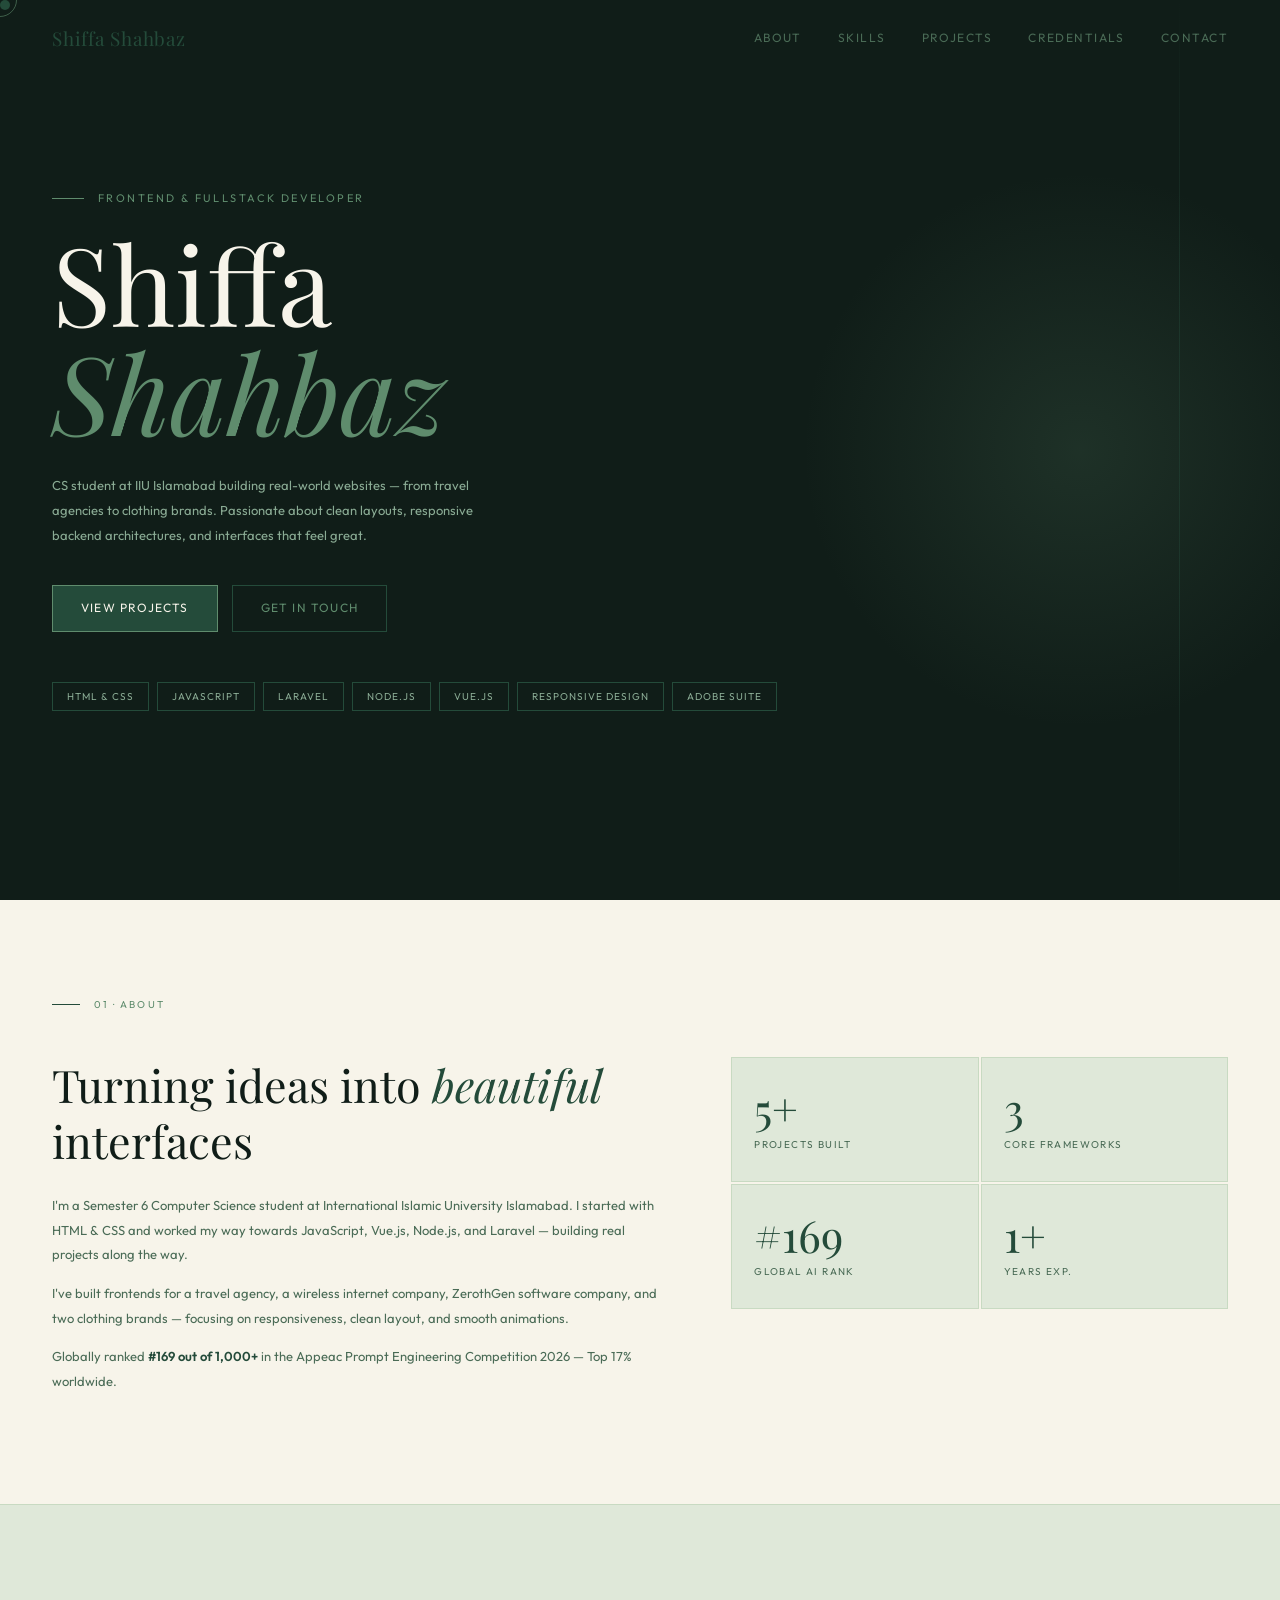
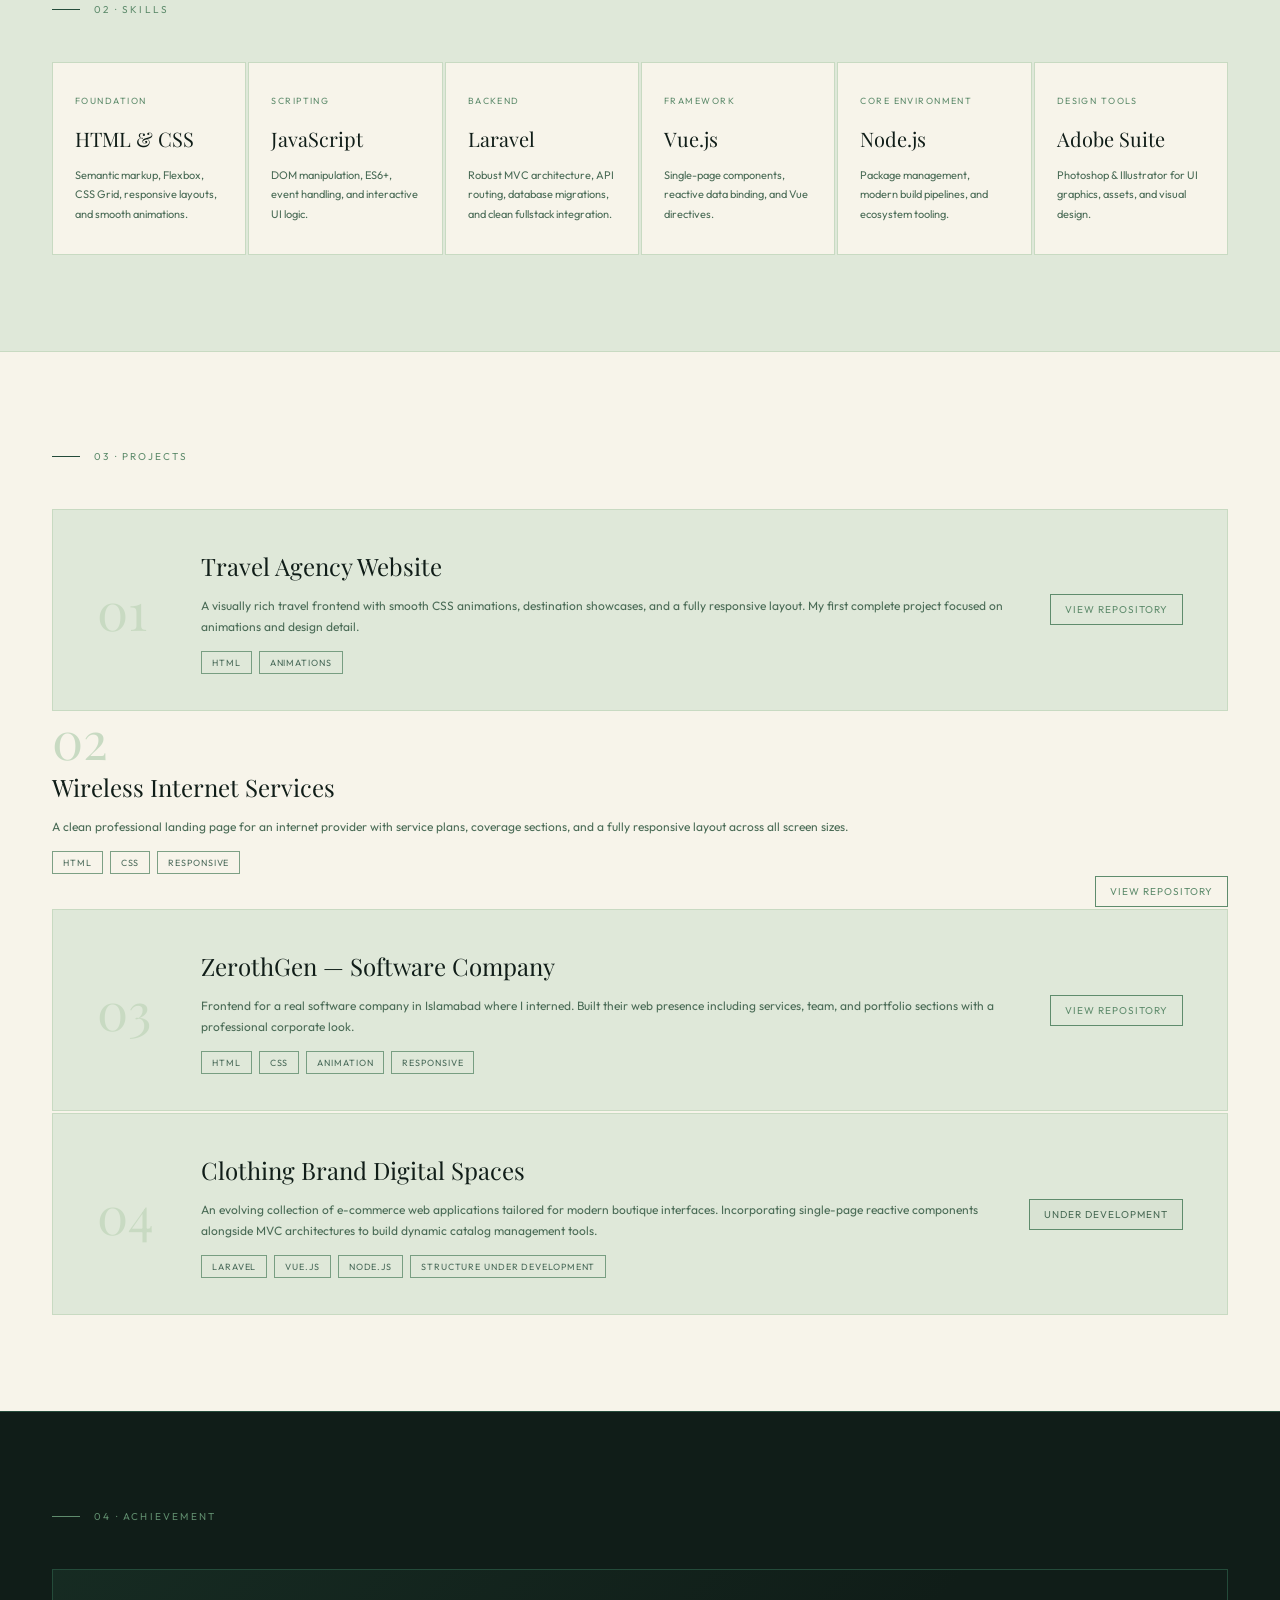
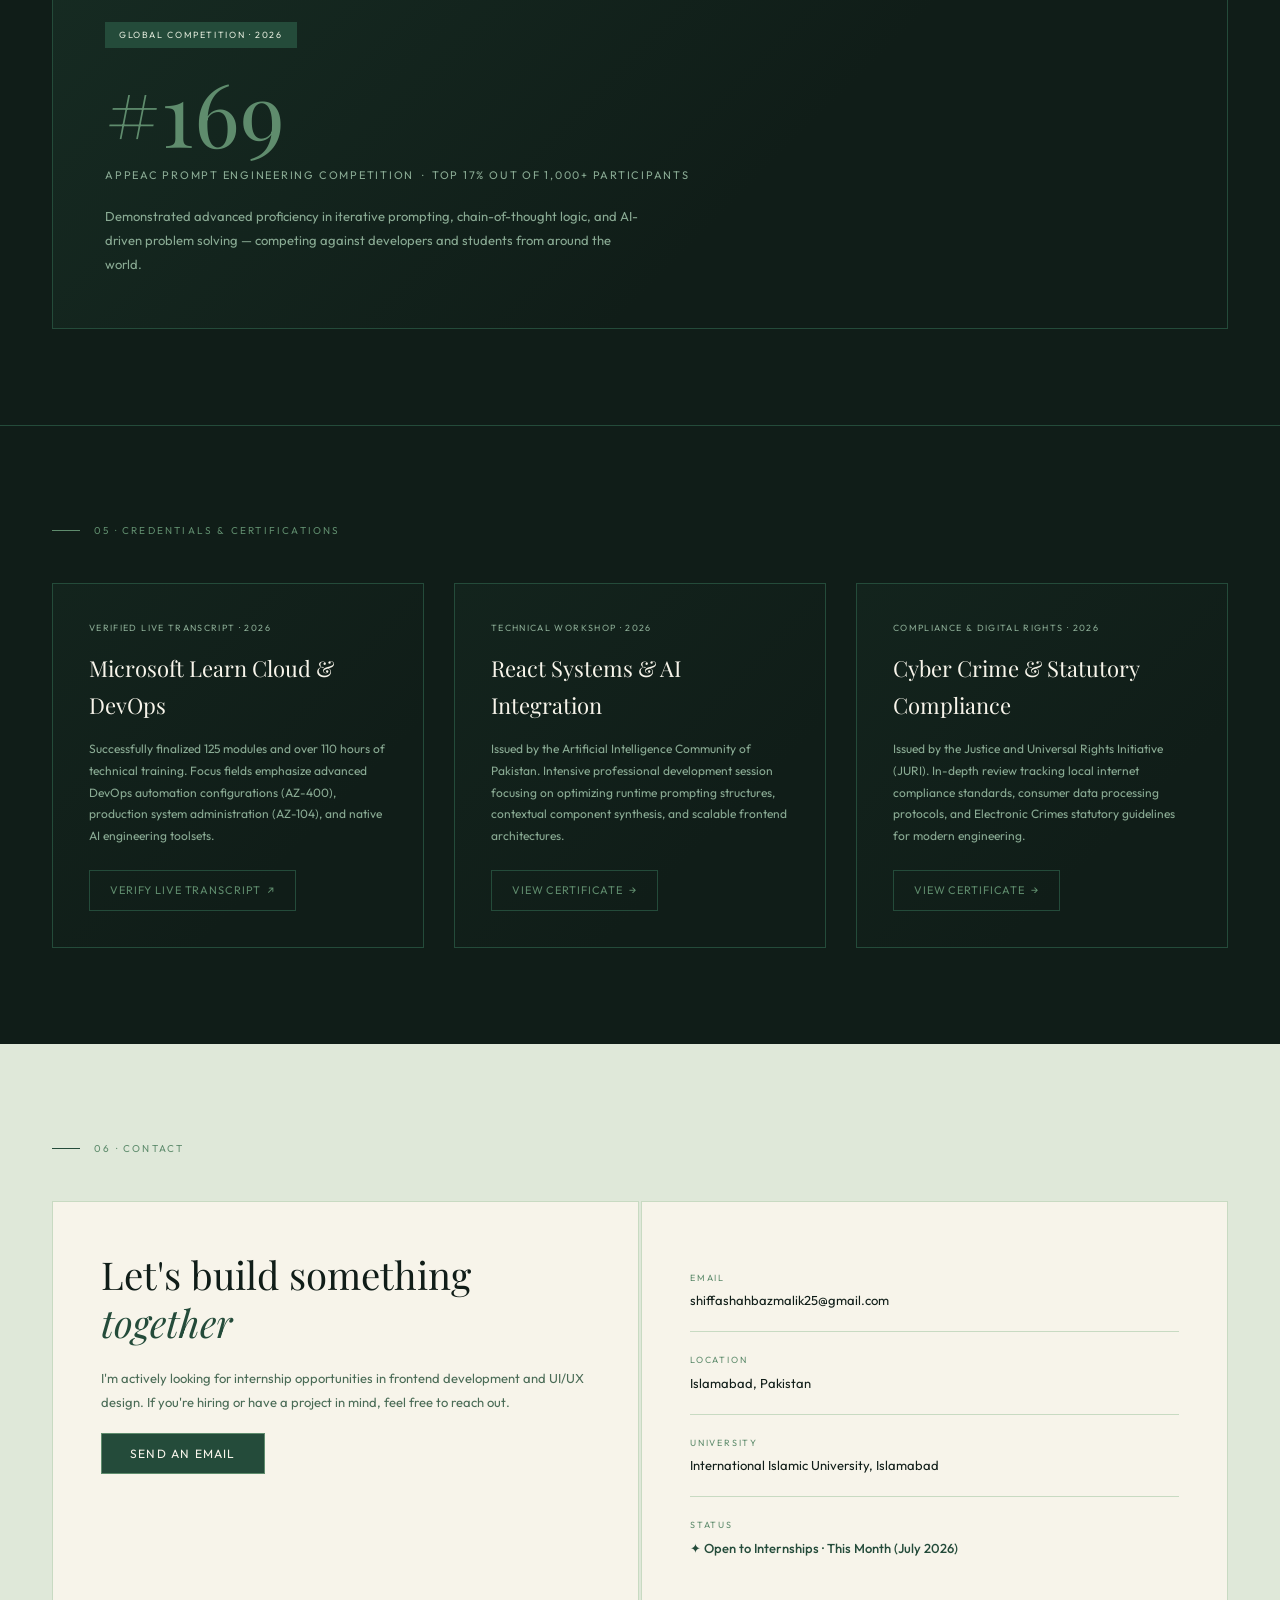
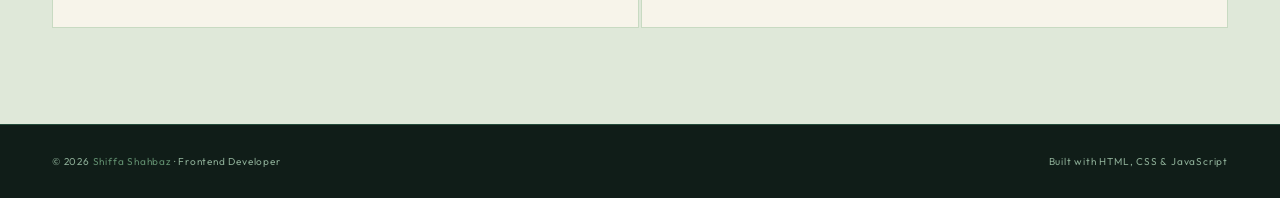
==== commit 7539ab64: "Rename pf.html to index.html" ====
--- a/index.html
+++ b/index.html
@@ -1,488 +1,580 @@
 <!DOCTYPE html>
 <html lang="en">
-
 <head>
-    <meta charset="UTF-8">
-    <meta name="viewport" content="width=device-width, initial-scale=1.0">
-    <title>Document</title>
-    <link rel="stylesheet" href="comp1.css">
-    <link rel="stylesheet" href="comp2.css">
-    <link rel="stylesheet" href="comp3.css">
-    <link rel="stylesheet" href="comp4.css">
-    <link rel="stylesheet" href="comp5.css">
-    <link rel="stylesheet" href="comp6.css">
-    <link rel="stylesheet" href="comp7.css">
-    <link rel="stylesheet" href="comp8.css">
-    <link rel="preconnect" href="https://fonts.googleapis.com">
-<link rel="preconnect" href="https://fonts.gstatic.com" crossorigin>
-<link href="https://fonts.googleapis.com/css2?family=Inter:wght@100..900&display=swap" rel="stylesheet">
+<meta charset="UTF-8"/>
+<meta name="viewport" content="width=device-width, initial-scale=1.0"/>
+<title>Shiffa Shahbaz — Frontend & Fullstack Developer</title>
+<link href="https://fonts.googleapis.com/css2?family=Playfair+Display:ital,wght@0,400;0,500;0,700;1,400;1,500&family=Outfit:wght=300;400;500&display=swap" rel="stylesheet"/>
+<style>
+  :root {
+    --bg:       #F7F4EA;
+    --surface:  #DFE8D9;
+    --surface2: #c8dac2;
+    --dark:     #101D18;
+    --forest:   #244B3A;
+    --sage:     #5F8C6D;
+    --light:    #DFE8D9;
+    --cream:    #F7F4EA;
+    --text:     #101D18;
+    --muted:    #4a6b56;
+    --border:   #c8dac2;
+    --border2:  #5F8C6D;
+  }
+  *, *::before, *::after { box-sizing: border-box; margin: 0; padding: 0; }
+  html { scroll-behavior: smooth; }
+  body {
+    background: var(--bg); color: var(--text);
+    font-family: 'Outfit', sans-serif; font-size: 14px;
+    line-height: 1.7; overflow-x: hidden; cursor: none;
+  }
+
+  /* Cursor */
+  .cursor {
+    width: 10px; height: 10px; background: var(--forest);
+    border-radius: 50%; position: fixed; top: 0; left: 0;
+    pointer-events: none; z-index: 9999;
+  }
+  .cursor-ring {
+    width: 34px; height: 34px; border: 1.5px solid var(--sage);
+    border-radius: 50%; position: fixed; top: 0; left: 0;
+    pointer-events: none; z-index: 9998; opacity: 0.6;
+    transition: width 0.2s, height 0.2s, opacity 0.2s;
+  }
+
+  /* NAV */
+  nav {
+    position: fixed; top: 0; left: 0; right: 0; z-index: 100;
+    display: flex; justify-content: space-between; align-items: center;
+    padding: 22px 52px;
+    transition: background 0.3s, border-color 0.3s;
+    border-bottom: 1px solid transparent;
+  }
+  nav.scrolled {
+    background: rgba(247,244,234,0.95);
+    backdrop-filter: blur(14px); border-color: var(--border);
+  }
+  .nav-logo {
+    font-family: 'Playfair Display', serif;
+    font-size: 19px; color: var(--forest); letter-spacing: 0.04em;
+  }
+  .nav-links { display: flex; gap: 36px; }
+  .nav-links a {
+    color: var(--muted); text-decoration: none;
+    font-size: 12px; letter-spacing: 0.12em;
+    text-transform: uppercase; transition: color 0.2s;
+  }
+  .nav-links a:hover { color: var(--forest); }
+
+  /* HERO */
+  .hero {
+    min-height: 100vh; display: flex; flex-direction: column;
+    justify-content: center; padding: 0 52px;
+    position: relative; overflow: hidden;
+    background: var(--dark);
+  }
+  .hero-glow {
+    position: absolute; width: 560px; height: 560px; border-radius: 50%;
+    background: radial-gradient(circle, rgba(95,140,109,0.18) 0%, transparent 70%);
+    right: -80px; top: 50%; transform: translateY(-50%);
+    pointer-events: none;
+  }
+  .hero-line {
+    position: absolute; right: 100px; top: 0; bottom: 0;
+    width: 1px; background: linear-gradient(to bottom, transparent, #244B3A 30%, #244B3A 70%, transparent);
+    opacity: 0.4;
+  }
+  .hero-eyebrow {
+    font-size: 11px; letter-spacing: 0.22em; text-transform: uppercase;
+    color: var(--sage); margin-bottom: 20px;
+    opacity: 0; animation: fadeUp 0.7s 0.2s forwards;
+    display: flex; align-items: center; gap: 14px;
+  }
+  .hero-eyebrow::before { content: ''; width: 32px; height: 1px; background: var(--sage); }
+  .hero h1 {
+    font-family: 'Playfair Display', serif;
+    font-size: clamp(52px, 8.5vw, 112px);
+    font-weight: 400; line-height: 1.0;
+    color: var(--cream);
+    opacity: 0; animation: fadeUp 0.7s 0.35s forwards;
+  }
+  .hero h1 em { font-style: italic; color: var(--sage); display: block; }
+  .hero-desc {
+    margin-top: 28px; font-size: 13px; color: #8aab94;
+    max-width: 460px; line-height: 1.9;
+    opacity: 0; animation: fadeUp 0.7s 0.55s forwards;
+  }
+  .hero-cta {
+    margin-top: 38px; display: flex; gap: 14px; flex-wrap: wrap;
+    opacity: 0; animation: fadeUp 0.7s 0.7s forwards;
+  }
+  .btn-primary {
+    background: var(--forest); border: 1px solid var(--sage);
+    color: var(--cream); padding: 12px 28px;
+    font-family: 'Outfit', sans-serif; font-size: 12px;
+    letter-spacing: 0.1em; text-transform: uppercase;
+    cursor: none; text-decoration: none; transition: background 0.2s;
+  }
+  .btn-primary:hover { background: var(--sage); }
+  .btn-outline {
+    background: transparent; border: 1px solid #244B3A;
+    color: var(--sage); padding: 12px 28px;
+    font-family: 'Outfit', sans-serif; font-size: 12px;
+    letter-spacing: 0.1em; text-transform: uppercase;
+    cursor: none; text-decoration: none;
+    transition: border-color 0.2s, color 0.2s;
+  }
+  .btn-outline:hover { border-color: var(--sage); color: var(--cream); }
+  .hero-tags {
+    margin-top: 50px; display: flex; flex-wrap: wrap; gap: 8px;
+    opacity: 0; animation: fadeUp 0.7s 0.85s forwards;
+  }
+  .tag {
+    font-size: 10px; letter-spacing: 0.1em; text-transform: uppercase;
+    color: #8aab94; border: 1px solid #244B3A;
+    padding: 5px 14px; transition: border-color 0.2s, color 0.2s;
+  }
+  .tag:hover { border-color: var(--sage); color: var(--cream); }
+
+  /* SECTIONS */
+  section { padding: 96px 52px; }
+  .section-label {
+    font-size: 10px; letter-spacing: 0.22em; text-transform: uppercase;
+    color: var(--sage); margin-bottom: 14px;
+    display: flex; align-items: center; gap: 14px;
+  }
+  .section-label::before { content: ''; width: 28px; height: 1px; background: var(--forest); }
+
+  /* ABOUT */
+  #about { background: var(--cream); }
+  .about-grid {
+    display: grid; grid-template-columns: 1.1fr 0.9fr;
+    gap: 72px; align-items: start; margin-top: 44px;
+  }
+  .about-text h2 {
+    font-family: 'Playfair Display', serif;
+    font-size: clamp(30px, 3.5vw, 46px); font-weight: 400;
+    line-height: 1.25; margin-bottom: 24px; color: var(--dark);
+  }
+  .about-text h2 em { font-style: italic; color: var(--forest); }
+  .about-text p { color: var(--muted); font-size: 13px; line-height: 1.9; margin-bottom: 14px; }
+  .about-text strong { color: var(--forest); font-weight: 600; }
+  .stats-grid { display: grid; grid-template-columns: 1fr 1fr; gap: 2px; }
+  .stat {
+    background: var(--light); border: 1px solid var(--border);
+    padding: 28px 22px; transition: border-color 0.2s, background 0.2s;
+  }
+  .stat:hover { border-color: var(--sage); background: var(--surface2); }
+  .stat-num {
+    font-family: 'Playfair Display', serif;
+    font-size: 44px; color: var(--forest); line-height: 1; margin-bottom: 6px;
+  }
+  .stat-lbl { font-size: 10px; letter-spacing: 0.14em; text-transform: uppercase; color: var(--muted); }
+
+  /* SKILLS */
+  #skills { background: var(--light); border-top: 1px solid var(--border); border-bottom: 1px solid var(--border); }
+  .skills-grid {
+    display: grid; grid-template-columns: repeat(auto-fit, minmax(190px, 1fr));
+    gap: 2px; margin-top: 44px;
+  }
+  .skill-card {
+    background: var(--cream); border: 1px solid var(--border);
+    padding: 30px 22px; position: relative; overflow: hidden;
+    transition: border-color 0.25s, background 0.2s;
+  }
+  .skill-card::after {
+    content: ''; position: absolute; bottom: 0; left: 0; right: 0;
+    height: 2px; background: var(--forest);
+    transform: scaleX(0); transform-origin: left; transition: transform 0.3s;
+  }
+  .skill-card:hover { border-color: var(--sage); background: var(--surface2); }
+  .skill-card:hover::after { transform: scaleX(1); }
+  .skill-tag { font-size: 9px; letter-spacing: 0.16em; text-transform: uppercase; color: var(--sage); margin-bottom: 14px; }
+  .skill-name { font-family: 'Playfair Display', serif; font-size: 20px; color: var(--dark); margin-bottom: 10px; }
+  .skill-desc { font-size: 11px; color: var(--muted); line-height: 1.75; }
+
+  /* PROJECTS */
+  #projects { background: var(--cream); }
+  .projects-list { display: grid; gap: 2px; margin-top: 44px; }
+  .project-card {
+    background: var(--light); border: 1px solid var(--border);
+    padding: 36px 44px; display: grid;
+    grid-template-columns: 64px 1fr auto;
+    gap: 40px; align-items: center;
+    text-decoration: none; color: inherit;
+    transition: background 0.2s, border-color 0.25s;
+  }
+  .project-card:hover { background: var(--surface2); border-color: var(--sage); }
+  .proj-num {
+    font-family: 'Playfair Display', serif; font-size: 52px;
+    color: var(--border); line-height: 1; transition: color 0.2s; font-weight: 400;
+  }
+  .project-card:hover .proj-num { color: var(--forest); }
+  .proj-info h3 { font-family: 'Playfair Display', serif; font-size: 24px; font-weight: 400; margin-bottom: 8px; color: var(--dark); }
+  .proj-info p { font-size: 12px; color: var(--muted); margin-bottom: 14px; line-height: 1.75; }
+  .proj-pills { display: flex; flex-wrap: wrap; gap: 7px; }
+  .pill {
+    font-size: 9px; letter-spacing: 0.1em; text-transform: uppercase;
+    color: var(--forest); border: 1px solid var(--sage);
+    padding: 3px 10px; opacity: 0.8;
+  }
+  .proj-links { display: flex; flex-direction: column; gap: 10px; align-items: flex-end; }
+  .proj-link {
+    font-size: 10px; letter-spacing: 0.1em; text-transform: uppercase;
+    color: var(--muted); text-decoration: none; border: 1px solid var(--border);
+    padding: 6px 14px; white-space: nowrap;
+    transition: border-color 0.2s, color 0.2s, background 0.2s;
+  }
+  .proj-link:hover { border-color: var(--forest); color: var(--forest); background: var(--surface2); }
+  .proj-link.github { color: var(--sage); border-color: var(--sage); }
+  .proj-link.github:hover { background: var(--forest); color: var(--cream); border-color: var(--forest); }
+  .proj-link.dev { color: var(--muted); border-color: var(--border2); background: rgba(95,140,109,0.05); }
+  .proj-link.dev:hover { background: var(--sage); color: var(--cream); }
+
+  /* ACHIEVEMENT */
+  #achievement { background: var(--dark); border-top: 1px solid #244B3A; }
+  #achievement .section-label { color: var(--sage); }
+  #achievement .section-label::before { background: var(--sage); }
+  .achievement-card {
+    margin-top: 44px; border: 1px solid #244B3A; padding: 52px;
+    background: linear-gradient(135deg, rgba(36,75,58,0.3), transparent 60%);
+  }
+  .ach-badge {
+    display: inline-block; background: var(--forest); color: var(--light);
+    font-size: 9px; letter-spacing: 0.18em; text-transform: uppercase;
+    padding: 5px 14px; margin-bottom: 20px;
+  }
+  .ach-rank {
+    font-family: 'Playfair Display', serif;
+    font-size: clamp(56px, 7vw, 88px); color: var(--sage); line-height: 1; margin-bottom: 10px;
+  }
+  .ach-title { font-size: 11px; letter-spacing: 0.16em; text-transform: uppercase; color: #8aab94; margin-bottom: 20px; }
+  .ach-desc { font-size: 13px; color: #8aab94; max-width: 540px; line-height: 1.85; }
+
+  /* CREDENTIALS */
+  #credentials { background-color: var(--dark); border-top: 1px solid #244B3A; }
+  #credentials .section-label { color: var(--sage); }
+  #credentials .section-label::before { background: var(--sage); }
+  .credentials-grid {
+    display: grid; grid-template-columns: repeat(auto-fit, minmax(300px, 1fr));
+    gap: 30px; margin-top: 44px;
+  }
+  .credential-card {
+    border: 1px solid #244B3A; padding: 36px;
+    background: linear-gradient(135deg, rgba(36,75,58,0.15), transparent 70%);
+    display: flex; flex-direction: column; justify-content: space-between;
+    transition: border-color 0.25s, background 0.25s;
+  }
+  .credential-card:hover { border-color: var(--sage); background: linear-gradient(135deg, rgba(36,75,58,0.3), transparent 60%); }
+  .cred-badge { color: #8aab94; font-size: 9px; text-transform: uppercase; letter-spacing: 0.15em; margin-bottom: 14px; }
+  .cred-title { font-family: 'Playfair Display', serif; color: var(--cream); font-size: 22px; font-weight: 400; margin-bottom: 14px; }
+  .cred-desc { color: #8aab94; font-size: 12px; line-height: 1.8; margin-bottom: 24px; }
+  .cred-btn {
+    display: inline-flex; align-items: center; text-decoration: none; 
+    padding: 10px 20px; border: 1px solid #244B3A; color: var(--sage); 
+    font-size: 11px; text-transform: uppercase; letter-spacing: 0.08em; 
+    cursor: none; transition: border-color 0.2s, color 0.2s;
+  }
+  .cred-btn:hover { border-color: var(--sage); color: var(--cream); }
+
+  /* CONTACT */
+  #contact { background: var(--light); }
+  .contact-grid { display: grid; grid-template-columns: 1fr 1fr; gap: 2px; margin-top: 44px; }
+  .contact-left { background: var(--cream); border: 1px solid var(--border); padding: 48px; }
+  .contact-left h2 {
+    font-family: 'Playfair Display', serif;
+    font-size: clamp(28px, 3vw, 42px); font-weight: 400;
+    line-height: 1.25; margin-bottom: 20px; color: var(--dark);
+  }
+  .contact-left h2 em { font-style: italic; color: var(--forest); }
+  .contact-left p { font-size: 13px; color: var(--muted); line-height: 1.85; margin-bottom: 28px; }
+  .contact-right { background: var(--cream); border: 1px solid var(--border); padding: 48px; display: flex; flex-direction: column; }
+  .contact-row { padding: 20px 0; border-bottom: 1px solid var(--border); display: flex; flex-direction: column; gap: 4px; }
+  .contact-row:last-child { border-bottom: none; }
+  .contact-lbl { font-size: 9px; letter-spacing: 0.2em; text-transform: uppercase; color: var(--sage); }
+  .contact-val { font-size: 13px; color: var(--dark); }
+  .contact-val.open { color: var(--forest); font-weight: 500; }
+
+  footer {
+    background: var(--dark); border-top: 1px solid #244B3A;
+    padding: 28px 52px; display: flex; justify-content: space-between; align-items: center;
+  }
+  footer p { font-size: 10px; color: #8aab94; letter-spacing: 0.08em; }
+  footer span { color: var(--sage); }
+
+  @keyframes fadeUp {
+    from { opacity: 0; transform: translateY(22px); }
+    to   { opacity: 1; transform: translateY(0); }
+  }
+  .reveal {
+    opacity: 0; transform: translateY(28px);
+    transition: opacity 0.65s ease, transform 0.65s ease;
+  }
+  .reveal.visible { opacity: 1; transform: translateY(0); }
+
+  @media (max-width: 768px) {
+    nav { padding: 18px 22px; }
+    .nav-links { display: none; }
+    .hero, section { padding-left: 22px; padding-right: 22px; }
+    .about-grid { grid-template-columns: 1fr; gap: 40px; }
+    .contact-grid { grid-template-columns: 1fr; }
+    .project-card { grid-template-columns: 1fr; gap: 14px; padding: 24px 22px; }
+    .proj-num { font-size: 34px; }
+    .proj-links { align-items: flex-start; flex-direction: row; flex-wrap: wrap; }
+    footer { flex-direction: column; gap: 10px; text-align: center; }
+  }
+</style>
 </head>
-
 <body>
-    <section>
-        <div id="comp1">
-            <div id="left">
-                <div id="img"></div>
-            </div>
-            <div id="right">
-                <div id="up" class="commonB">
-                    <span>WHY CHOOSE US</span>
-                    <div id="head" class="commonB">
-                        We Are Connecting You To Everything That Matters
-                    </div>
-                    <div id="para" class="commonB">Experience lightning-fast internet with unmatched reliability. Our cutting-edge fiber-optic network ensures seamless connectivity for your home and business needs, backed by 24/7 expert support.</div>
-                </div>
-                <div id="down">
-                    <div id="lefticons">
-                        <div class="commonB">
-                            <div id="wifi"><svg xmlns="http://www.w3.org/2000/svg" viewBox="0 0 640 512">
-                                    <path
-                                        d="M54.2 202.9C123.2 136.7 216.8 96 320 96s196.8 40.7 265.8 106.9c12.8 12.2 33 11.8 45.2-.9s11.8-33-.9-45.2C549.7 79.5 440.4 32 320 32S90.3 79.5 9.8 156.7C-2.9 169-3.3 189.2 8.9 202s32.5 13.2 45.2 .9zM320 256c56.8 0 108.6 21.1 148.2 56c13.3 11.7 33.5 10.4 45.2-2.8s10.4-33.5-2.8-45.2C459.8 219.2 393 192 320 192s-139.8 27.2-190.5 72c-13.3 11.7-14.5 31.9-2.8 45.2s31.9 14.5 45.2 2.8c39.5-34.9 91.3-56 148.2-56zm64 160a64 64 0 1 0 -128 0 64 64 0 1 0 128 0z" />
-                                </svg>
-                            </div>
-                            <div id="box">
-                                <div id="head">Fast Connected</div>
-                                <div id="para">Enjoy blazing speeds up to 1 Gbps with our fiber-optic infrastructure designed for uninterrupted streaming and gaming.</div>
-                            </div>
-                        </div>
-                        <div class="commonB">
-                            <div id="tools"> <svg xmlns="http://www.w3.org/2000/svg" viewBox="0 0 512 512">
-                                    <path
-                                        d="M78.6 5C69.1-2.4 55.6-1.5 47 7L7 47c-8.5 8.5-9.4 22-2.1 31.6l80 104c4.5 5.9 11.6 9.4 19 9.4h54.1l109 109c-14.7 29-10 65.4 14.3 89.6l112 112c12.5 12.5 32.8 12.5 45.3 0l64-64c12.5-12.5 12.5-32.8 0-45.3l-112-112c-24.2-24.2-60.6-29-89.6-14.3l-109-109V104c0-7.5-3.5-14.5-9.4-19L78.6 5zM19.9 396.1C7.2 408.8 0 426.1 0 444.1C0 481.6 30.4 512 67.9 512c18 0 35.3-7.2 48-19.9L233.7 374.3c-7.8-20.9-9-43.6-3.6-65.1l-61.7-61.7L19.9 396.1zM512 144c0-10.5-1.1-20.7-3.2-30.5c-2.4-11.2-16.1-14.1-24.2-6l-63.9 63.9c-3 3-7.1 4.7-11.3 4.7H352c-8.8 0-16-7.2-16-16V102.6c0-4.2 1.7-8.3 4.7-11.3l63.9-63.9c8.1-8.1 5.2-21.8-6-24.2C388.7 1.1 378.5 0 368 0C288.5 0 224 64.5 224 144l0 .8 85.3 85.3c36-9.1 75.8 .5 104 28.7L429 274.5c49-23 83-72.8 83-130.5zM56 432a24 24 0 1 1 48 0 24 24 0 1 1 -48 0z" />
-                                </svg>
-                            </div>
-                            <div id="box">
-                                <div id="head">Support 24/7</div>
-                                <div id="para">Support 24/7
-Our dedicated technical team is available round the clock to resolve any connectivity issues within minutes.</div>
-                            </div>
-
-                        </div>
-                        <div class="commonB">
-                            <div id="headphone">
-                                <svg xmlns="http://www.w3.org/2000/svg" viewBox="0 0 512 512">
-                                    <path
-                                        d="M256 48C141.1 48 48 141.1 48 256v40c0 13.3-10.7 24-24 24s-24-10.7-24-24V256C0 114.6 114.6 0 256 0S512 114.6 512 256V400.1c0 48.6-39.4 88-88.1 88L313.6 488c-8.3 14.3-23.8 24-41.6 24H240c-26.5 0-48-21.5-48-48s21.5-48 48-48h32c17.8 0 33.3 9.7 41.6 24l110.4 .1c22.1 0 40-17.9 40-40V256c0-114.9-93.1-208-208-208zM144 208h16c17.7 0 32 14.3 32 32V352c0 17.7-14.3 32-32 32H144c-35.3 0-64-28.7-64-64V272c0-35.3 28.7-64 64-64zm224 0c35.3 0 64 28.7 64 64v48c0 35.3-28.7 64-64 64H352c-17.7 0-32-14.3-32-32V240c0-17.7 14.3-32 32-32h16z" />
-                                </svg>
-                            </div>
-                            <div id="box">
-                                <div id="head">Free Installation</div>
-                                <div id="para">Get started with zero hassle. Our certified technicians handle complete setup at no extra cost to you.</div>
-                            </div>
-
-                        </div>
-                    </div>
-                    <div id="righticons">
-                        <div class="commonB">
-                            <div id="TV">
-                                <svg xmlns="http://www.w3.org/2000/svg" viewBox="0 0 640 512">
-                                    <path
-                                        d="M64 64V352H576V64H64zM0 64C0 28.7 28.7 0 64 0H576c35.3 0 64 28.7 64 64V352c0 35.3-28.7 64-64 64H64c-35.3 0-64-28.7-64-64V64zM128 448H512c17.7 0 32 14.3 32 32s-14.3 32-32 32H128c-17.7 0-32-14.3-32-32s14.3-32 32-32z" />
-                                </svg>
-                            </div>
-                            <div id="box">
-                                <div id="head">Satellite TV</div>
-                                <div id="para">Satellite TV
-Access over 200+ HD channels including premium sports, movies, and international content packages.
-                                </div>
-                            </div>
-                        </div>
-                        <div class="commonB">
-                            <div id="lock"><svg xmlns="http://www.w3.org/2000/svg" viewBox="0 0 448 512">
-                                    <path
-                                        d="M144 144v48H304V144c0-44.2-35.8-80-80-80s-80 35.8-80 80zM80 192V144C80 64.5 144.5 0 224 0s144 64.5 144 144v48h16c35.3 0 64 28.7 64 64V448c0 35.3-28.7 64-64 64H64c-35.3 0-64-28.7-64-64V256c0-35.3 28.7-64 64-64H80z" />
-                                </svg></div>
-                            <div id="box">
-                                <div id="head">Home Security</div>
-                                <div id="para">Protect your home with smart security solutions including cameras, sensors, and 24/7 monitoring services.</div>
-                            </div>
-
-                        </div>
-                        <div class="commonB">
-                            <div id="dollar"><svg xmlns="http://www.w3.org/2000/svg" viewBox="0 0 320 512">
-                                    <path
-                                        d="M160 0c17.7 0 32 14.3 32 32V67.7c1.6 .2 3.1 .4 4.7 .7c.4 .1 .7 .1 1.1 .2l48 8.8c17.4 3.2 28.9 19.9 25.7 37.2s-19.9 28.9-37.2 25.7l-47.5-8.7c-31.3-4.6-58.9-1.5-78.3 6.2s-27.2 18.3-29 28.1c-2 10.7-.5 16.7 1.2 20.4c1.8 3.9 5.5 8.3 12.8 13.2c16.3 10.7 41.3 17.7 73.7 26.3l2.9 .8c28.6 7.6 63.6 16.8 89.6 33.8c14.2 9.3 27.6 21.9 35.9 39.5c8.5 17.9 10.3 37.9 6.4 59.2c-6.9 38-33.1 63.4-65.6 76.7c-13.7 5.6-28.6 9.2-44.4 11V480c0 17.7-14.3 32-32 32s-32-14.3-32-32V445.1c-.4-.1-.9-.1-1.3-.2l-.2 0 0 0c-24.4-3.8-64.5-14.3-91.5-26.3c-16.1-7.2-23.4-26.1-16.2-42.2s26.1-23.4 42.2-16.2c20.9 9.3 55.3 18.5 75.2 21.6c31.9 4.7 58.2 2 76-5.3c16.9-6.9 24.6-16.9 26.8-28.9c1.9-10.6 .4-16.7-1.3-20.4c-1.9-4-5.6-8.4-13-13.3c-16.4-10.7-41.5-17.7-74-26.3l-2.8-.7 0 0C119.4 279.3 84.4 270 58.4 253c-14.2-9.3-27.5-22-35.8-39.6c-8.4-17.9-10.1-37.9-6.1-59.2C23.7 116 52.3 91.2 84.8 78.3c13.3-5.3 27.9-8.9 43.2-11V32c0-17.7 14.3-32 32-32z" />
-                                </svg></div>
-                            <div id="box">
-                                <div id="head">Best Pricing</div>
-                                <div id="para">Competitive rates with no hidden fees. Flexible plans designed to fit every budget without compromising quality.</div>
-                            </div>
-                        </div>
-                    </div>
-                </div>
-            </div>
+
+<div class="cursor" id="cursor"></div>
+<div class="cursor-ring" id="ring"></div>
+
+<nav id="nav">
+  <div class="nav-logo">Shiffa Shahbaz</div>
+  <div class="nav-links">
+    <a href="#about">About</a>
+    <a href="#skills">Skills</a>
+    <a href="#projects">Projects</a>
+    <a href="#credentials">Credentials</a>
+    <a href="#contact">Contact</a>
+  </div>
+</nav>
+<section class="hero">
+  <div class="hero-glow"></div>
+  <div class="hero-line"></div>
+  <div class="hero-eyebrow">Frontend &amp; Fullstack Developer</div>
+  <h1>Shiffa<br/><em>Shahbaz</em></h1>
+  <p class="hero-desc">CS student at IIU Islamabad building real-world websites — from travel agencies to clothing brands. Passionate about clean layouts, responsive backend architectures, and interfaces that feel great.</p>
+  <div class="hero-cta">
+    <a href="#projects" class="btn-primary">View Projects</a>
+    <a href="#contact" class="btn-outline">Get in Touch</a>
+  </div>
+  <div class="hero-tags">
+    <span class="tag">HTML &amp; CSS</span>
+    <span class="tag">JavaScript</span>
+    <span class="tag">Laravel</span>
+    <span class="tag">Node.js</span>
+    <span class="tag">Vue.js</span>
+    <span class="tag">Responsive Design</span>
+    <span class="tag">Adobe Suite</span>
+  </div>
+</section>
+<section id="about">
+  <div class="section-label">01 · About</div>
+  <div class="about-grid">
+    <div class="about-text reveal">
+      <h2>Turning ideas into <em>beautiful</em> interfaces</h2>
+      <p>I'm a Semester 6 Computer Science student at International Islamic University Islamabad. I started with HTML &amp; CSS and worked my way towards JavaScript, Vue.js, Node.js, and Laravel — building real projects along the way.</p>
+      <p>I've built frontends for a travel agency, a wireless internet company, ZerothGen software company, and two clothing brands — focusing on responsiveness, clean layout, and smooth animations.</p>
+      <p>Globally ranked <strong>#169 out of 1,000+</strong> in the Appeac Prompt Engineering Competition 2026 — Top 17% worldwide.</p>
+    </div>
+    <div class="stats-grid reveal">
+      <div class="stat"><div class="stat-num">5+</div><div class="stat-lbl">Projects Built</div></div>
+      <div class="stat"><div class="stat-num">3</div><div class="stat-lbl">Core Frameworks</div></div>
+      <div class="stat"><div class="stat-num">#169</div><div class="stat-lbl">Global AI Rank</div></div>
+      <div class="stat"><div class="stat-num">1+</div><div class="stat-lbl">Years Exp.</div></div>
+    </div>
+  </div>
+</section>
+<section id="skills">
+  <div class="section-label">02 · Skills</div>
+  <div class="skills-grid">
+    <div class="skill-card reveal">
+      <div class="skill-tag">Foundation</div>
+      <div class="skill-name">HTML &amp; CSS</div>
+      <div class="skill-desc">Semantic markup, Flexbox, CSS Grid, responsive layouts, and smooth animations.</div>
+    </div>
+    <div class="skill-card reveal">
+      <div class="skill-tag">Scripting</div>
+      <div class="skill-name">JavaScript</div>
+      <div class="skill-desc">DOM manipulation, ES6+, event handling, and interactive UI logic.</div>
+    </div>
+    <div class="skill-card reveal">
+      <div class="skill-tag">Backend</div>
+      <div class="skill-name">Laravel</div>
+      <div class="skill-desc">Robust MVC architecture, API routing, database migrations, and clean fullstack integration.</div>
+    </div>
+    <div class="skill-card reveal">
+      <div class="skill-tag">Framework</div>
+      <div class="skill-name">Vue.js</div>
+      <div class="skill-desc">Single-page components, reactive data binding, and Vue directives.</div>
+    </div>
+    <div class="skill-card reveal">
+      <div class="skill-tag">Core Environment</div>
+      <div class="skill-name">Node.js</div>
+      <div class="skill-desc">Package management, modern build pipelines, and ecosystem tooling.</div>
+    </div>
+    <div class="skill-card reveal">
+      <div class="skill-tag">Design Tools</div>
+      <div class="skill-name">Adobe Suite</div>
+      <div class="skill-desc">Photoshop &amp; Illustrator for UI graphics, assets, and visual design.</div>
+    </div>
+  </div>
+</section>
+<section id="projects">
+  <div class="section-label">03 · Projects</div>
+  <div class="projects-list">
+
+    <a class="project-card reveal" href="https://github.com/shiffashahb-lang/travel-website" target="_blank">
+      <div class="proj-num">01</div>
+      <div class="proj-info">
+        <h3>Travel Agency Website</h3>
+        <p>A visually rich travel frontend with smooth CSS animations, destination showcases, and a fully responsive layout. My first complete project focused on animations and design detail.</p>
+        <div class="proj-pills"><span class="pill">HTML</span><span class="pill">Animations</span></div>
+      </div>
+      <div class="proj-links">
+        <span class="proj-link github">View Repository</span>
+      </div>
+    </a
+
+    <a class="project-card reveal" href="https://github.com/shiffashahb-lang/vibranet-wireless-network" target="_blank">
+      <div class="proj-num">02</div>
+      <div class="proj-info">
+        <h3>Wireless Internet Services</h3>
+        <p>A clean professional landing page for an internet provider with service plans, coverage sections, and a fully responsive layout across all screen sizes.</p>
+        <div class="proj-pills"><span class="pill">HTML</span><span class="pill">CSS</span><span class="pill">Responsive</span></div>
+      </div>
+      <div class="proj-links">
+        <span class="proj-link github">View Repository</span>
+      </div>
+    </a>
+
+    <a class="project-card reveal" href="https://github.com/shiffashahb-lang/zerothgen" target="_blank">
+      <div class="proj-num">03</div>
+      <div class="proj-info">
+        <h3>ZerothGen — Software Company</h3>
+        <p>Frontend for a real software company in Islamabad where I interned. Built their web presence including services, team, and portfolio sections with a professional corporate look.</p>
+        <div class="proj-pills"><span class="pill">HTML</span><span class="pill">CSS</span><span class="pill">Animation</span><span class="pill">Responsive</span></div>
+      </div>
+      <div class="proj-links">
+        <span class="proj-link github">View Repository</span>
+      </div>
+    </a>
+
+    <div class="project-card reveal">
+      <div class="proj-num">04</div>
+      <div class="proj-info">
+        <h3>Clothing Brand Digital Spaces</h3>
+        <p>An evolving collection of e-commerce web applications tailored for modern boutique interfaces. Incorporating single-page reactive components alongside MVC architectures to build dynamic catalog management tools.</p>
+        <div class="proj-pills">
+          <span class="pill">Laravel</span>
+          <span class="pill">Vue.js</span>
+          <span class="pill">Node.js</span>
+          <span class="pill">Structure Under Development</span>
         </div>
-
-    </section>
-    <section>
-        <div id="comp2">
-            <div id="up">
-                <span>OUR SERVICES</span>
-                <div id="head">Explore The Vibranet Service</div>
-                <div id="para">Lorem ipsum dolor sit amet consectetur adipisicing elit. Doloremque rem non dolor nobis
-                    sunt! Optio iusto dicta itaque iste sed?
-                </div>
-            </div>
-            <div id="down">
-                <div id="boxes">
-                    <div class="commonB" id="box1">
-                        <div id="icon"><svg xmlns="http://www.w3.org/2000/svg" viewBox="0 0 640 512">
-                                <path
-                                    d="M54.2 202.9C123.2 136.7 216.8 96 320 96s196.8 40.7 265.8 106.9c12.8 12.2 33 11.8 45.2-.9s11.8-33-.9-45.2C549.7 79.5 440.4 32 320 32S90.3 79.5 9.8 156.7C-2.9 169-3.3 189.2 8.9 202s32.5 13.2 45.2 .9zM320 256c56.8 0 108.6 21.1 148.2 56c13.3 11.7 33.5 10.4 45.2-2.8s10.4-33.5-2.8-45.2C459.8 219.2 393 192 320 192s-139.8 27.2-190.5 72c-13.3 11.7-14.5 31.9-2.8 45.2s31.9 14.5 45.2 2.8c39.5-34.9 91.3-56 148.2-56zm64 160a64 64 0 1 0 -128 0 64 64 0 1 0 128 0z" />
-                            </svg></div>
-                        <div id="head">Home Broadband</div>
-                        <div id="para">Lorem ipsum dolor sit amet consectetur, adipisicing elit. Sunt cum laboriosam
-                            vero ducimus minus ipsa!</div>
-                        <div id="btn">READ MORE
-                            <div id="arrow"><svg xmlns="http://www.w3.org/2000/svg" viewBox="0 0 448 512">
-                                    <path
-                                        d="M438.6 278.6c12.5-12.5 12.5-32.8 0-45.3l-160-160c-12.5-12.5-32.8-12.5-45.3 0s-12.5 32.8 0 45.3L338.8 224 32 224c-17.7 0-32 14.3-32 32s14.3 32 32 32l306.7 0L233.4 393.4c-12.5 12.5-12.5 32.8 0 45.3s32.8 12.5 45.3 0l160-160z" />
-                                </svg></div>
-                        </div>
-                    </div>
-                    <div class="commonB" id="box2">
-                        <div id="icon"> <svg xmlns="http://www.w3.org/2000/svg" viewBox="0 0 512 512">
-                                <path
-                                    d="M192 32c0-17.7 14.3-32 32-32C383.1 0 512 128.9 512 288c0 17.7-14.3 32-32 32s-32-14.3-32-32C448 164.3 347.7 64 224 64c-17.7 0-32-14.3-32-32zM60.6 220.6L164.7 324.7l28.4-28.4c-.7-2.6-1.1-5.4-1.1-8.3c0-17.7 14.3-32 32-32s32 14.3 32 32s-14.3 32-32 32c-2.9 0-5.6-.4-8.3-1.1l-28.4 28.4L291.4 451.4c14.5 14.5 11.8 38.8-7.3 46.3C260.5 506.9 234.9 512 208 512C93.1 512 0 418.9 0 304c0-26.9 5.1-52.5 14.4-76.1c7.5-19 31.8-21.8 46.3-7.3zM224 96c106 0 192 86 192 192c0 17.7-14.3 32-32 32s-32-14.3-32-32c0-70.7-57.3-128-128-128c-17.7 0-32-14.3-32-32s14.3-32 32-32z" />
-                            </svg>
-                        </div>
-                        <div id="head">Satellite TV</div>
-                        <div id="para">Lorem ipsum dolor sit amet consectetur, adipisicing elit. Sunt cum laboriosam
-                            vero ducimus minus ipsa!</div>
-                        <div id="btn">
-                            <p>READ MORE</p>
-                            <div id="arrow"><svg xmlns="http://www.w3.org/2000/svg" viewBox="0 0 448 512">
-                                    <path
-                                        d="M438.6 278.6c12.5-12.5 12.5-32.8 0-45.3l-160-160c-12.5-12.5-32.8-12.5-45.3 0s-12.5 32.8 0 45.3L338.8 224 32 224c-17.7 0-32 14.3-32 32s14.3 32 32 32l306.7 0L233.4 393.4c-12.5 12.5-12.5 32.8 0 45.3s32.8 12.5 45.3 0l160-160z" />
-                                </svg></div>
-                        </div>
-                    </div>
-                    <div class="commonB" id="box3">
-                        <div id="icon"> <svg xmlns="http://www.w3.org/2000/svg" viewBox="0 0 640 512">
-                                <path
-                                    d="M64 64V352H576V64H64zM0 64C0 28.7 28.7 0 64 0H576c35.3 0 64 28.7 64 64V352c0 35.3-28.7 64-64 64H64c-35.3 0-64-28.7-64-64V64zM128 448H512c17.7 0 32 14.3 32 32s-14.3 32-32 32H128c-17.7 0-32-14.3-32-32s14.3-32 32-32z" />
-                            </svg>
-                        </div>
-                        <div id="head">Vibra Tv Box</div>
-                        <div id="para">Lorem ipsum dolor sit amet consectetur, adipisicing elit. Sunt cum laboriosam
-                            vero ducimus minus ipsa!</div>
-                        <div id="btn">READ MORE
-                            <div id="arrow"><svg xmlns="http://www.w3.org/2000/svg" viewBox="0 0 448 512">
-                                    <path
-                                        d="M438.6 278.6c12.5-12.5 12.5-32.8 0-45.3l-160-160c-12.5-12.5-32.8-12.5-45.3 0s-12.5 32.8 0 45.3L338.8 224 32 224c-17.7 0-32 14.3-32 32s14.3 32 32 32l306.7 0L233.4 393.4c-12.5 12.5-12.5 32.8 0 45.3s32.8 12.5 45.3 0l160-160z" />
-                                </svg></div>
-                        </div>
-                    </div>
-                    <div class="commonB" id="box4">
-                        <div id="icon"><svg xmlns="http://www.w3.org/2000/svg" viewBox="0 0 384 512">
-                                <path
-                                    d="M16 64C16 28.7 44.7 0 80 0H304c35.3 0 64 28.7 64 64V448c0 35.3-28.7 64-64 64H80c-35.3 0-64-28.7-64-64V64zM224 448a32 32 0 1 0 -64 0 32 32 0 1 0 64 0zM304 64H80V384H304V64z" />
-                            </svg></div>
-                        <div id="head">Mobile Connection</div>
-                        <div id="para">Lorem ipsum dolor sit amet consectetur, adipisicing elit. Sunt cum laboriosam
-                            vero ducimus minus ipsa!</div>
-                        <div id="btn">READ MORE
-                            <div id="arrow"><svg xmlns="http://www.w3.org/2000/svg" viewBox="0 0 448 512">
-                                    <path
-                                        d="M438.6 278.6c12.5-12.5 12.5-32.8 0-45.3l-160-160c-12.5-12.5-32.8-12.5-45.3 0s-12.5 32.8 0 45.3L338.8 224 32 224c-17.7 0-32 14.3-32 32s14.3 32 32 32l306.7 0L233.4 393.4c-12.5 12.5-12.5 32.8 0 45.3s32.8 12.5 45.3 0l160-160z" />
-                                </svg></div>
-                        </div>
-                    </div>
-                </div>
-            </div>
-        </div>
-    </section>
-    <section>
-        <div id="comp3">
-            <div id="up">
-                <span>OUR PACKAGES</span>
-                <div id="head">Choose Your Favorite packages</div>
-                <div id="para">Lorem ipsum, dolor sit amet consectetur adipisicing elit. Consequuntur similique ipsam
-                    quisquam quia ex cum harum laudantium iusto dignissimos nisi.</div>
-            </div>
-            <div id="down">
-                <div id="box1" class="commonbox">
-                    <div id="circle"><span>Up To</span>
-                        <span>20</span>
-                        <span>Mbps</span>
-                    </div>
-                    <div id="head">Internet</div>
-                    <div id="charges">$24.99<span>/Month</span></div>
-                    <div id="list">
-                        <ul>
-                            <li>
-                                Home Broadband
-                            </li>
-                            <li>Cell Phone Connection</li>
-                            <li>99% Internet Uptime</li>
-                            <li>Made for 1-3 Devices</li>
-                        </ul>
-                    </div>
-                    <div id="btn">PURCHASE NOW</div>
-                </div>
-                <div id="box2" class="commonbox">
-                    <div id="circle"><span>Up To</span>
-                        <span>40</span>
-                        <span>Mbps</span>
-                    </div>
-                    <div id="head">Internet+TV</div>
-                    <div id="charges">$40.99<span>/Month</span></div>
-                    <div id="list">
-                        <ul>
-                            <li>Home Broadband</li>
-                            <li>150+ Channels TV</li>
-                            <li>Cell Phone Connection</li>
-                            <li>Made for 1-4 DevicesS</li>
-                        </ul>
-                    </div>
-                    <div id="btn">PURCHASE NOW</div>
-                </div>
-                <div id="box3" class="commonbox">
-                    <div id="circle"><span>Up To</span>
-                        <span>80</span>
-                        <span>Mbps</span>
-                    </div>
-                    <div id="head">Internet+TV</div>
-                    <div id="charges"> $70.99<span>/Month</span></div>
-                    <div id="list">
-                        <ul>
-                            <li>
-                                Home Broadband
-                            </li>
-                            <li>200+Channels TV</li>
-                            <li>Cell Phone Connection</li>
-                            <li>Made for 1-8 Devices</li>
-                        </ul>
-                    </div>
-                    <div id="btn">PURCHASE NOW</div>
-                </div>
-            </div>
-
-        </div>
-    </section>
-    <section>
-        <div id="comp4">
-            <div id="color">
-                <div id="right" class="commonB">
-                    <div id="icons">
-                        <div id="icon1">
-                            <svg xmlns="http://www.w3.org/2000/svg" viewBox="0 0 640 512">
-                                <path
-                                    d="M64 64V352H576V64H64zM0 64C0 28.7 28.7 0 64 0H576c35.3 0 64 28.7 64 64V352c0 35.3-28.7 64-64 64H64c-35.3 0-64-28.7-64-64V64zM128 448H512c17.7 0 32 14.3 32 32s-14.3 32-32 32H128c-17.7 0-32-14.3-32-32s14.3-32 32-32z" />
-                            </svg>
-                        </div>
-                        <div id="icon2">
-                            <svg xmlns="http://www.w3.org/2000/svg" viewBox="0 0 640 512">
-                                <path
-                                    d="M54.2 202.9C123.2 136.7 216.8 96 320 96s196.8 40.7 265.8 106.9c12.8 12.2 33 11.8 45.2-.9s11.8-33-.9-45.2C549.7 79.5 440.4 32 320 32S90.3 79.5 9.8 156.7C-2.9 169-3.3 189.2 8.9 202s32.5 13.2 45.2 .9zM320 256c56.8 0 108.6 21.1 148.2 56c13.3 11.7 33.5 10.4 45.2-2.8s10.4-33.5-2.8-45.2C459.8 219.2 393 192 320 192s-139.8 27.2-190.5 72c-13.3 11.7-14.5 31.9-2.8 45.2s31.9 14.5 45.2 2.8c39.5-34.9 91.3-56 148.2-56zm64 160a64 64 0 1 0 -128 0 64 64 0 1 0 128 0z" />
-                            </svg>
-                        </div>
-                    </div>
-                    <div id="head" class="commonB">Try Our TV & Internet Services Just For
-                        <span>$20 per month </span>
-                    </div>
-                    <div id="para">Lorem ipsum dolor sit amet consectetur adipisicing elit. Praesentium necessitatibus
-                        culpa explicabo commodi distinctio aliquam, quaerat cupiditate rerum voluptas ad incidunt. Error
-                        maxime dolor unde optio repellendus, recusandae quam quibusdam.</div>
-                    <div id="btn">GET STARTED</div>
-                </div>
-            </div>
-        </div>
-    </section>
-    <section>
-        <div id="comp5">
-            <div id="up">
-                <span>OUR BLOG</span>
-                <div id="line1">Lates News and Articles</div>
-                <div id="para">Lorem ipsum dolor sit, amet consectetur adipisicing elit. Necessitatibus, recusandae?
-                    Praesentium, eligendi autem. Sapiente voluptatum, est nisi odit, ut, omnis fugit sed deleniti animi
-                    ab ipsam modi! Debitis, eum quam!</div>
-            </div>
-            <div id="down">
-                <div id="boxes">
-                    <div class="commonB" id="box1">
-                        <div id="img"></div>
-                        <span>Technology</span>
-                        <div id="head">The Effect of Virtual Reality Helmets and 3D Glasses</div>
-                        <div id="para">Lorem ipsum dolor sit amet consectetur, adipisicing elit. Sequi velit
-                            eligendi accusamus quibusdam porro itaque animi suscipit culpa ratione ad.</div>
-                        <div id="btn"><a href="">READ MORE</a>
-                            <div id="arrow"><svg xmlns="http://www.w3.org/2000/svg" viewBox="0 0 448 512">
-                                    <path
-                                        d="M438.6 278.6c12.5-12.5 12.5-32.8 0-45.3l-160-160c-12.5-12.5-32.8-12.5-45.3 0s-12.5 32.8 0 45.3L338.8 224 32 224c-17.7 0-32 14.3-32 32s14.3 32 32 32l306.7 0L233.4 393.4c-12.5 12.5-12.5 32.8 0 45.3s32.8 12.5 45.3 0l160-160z" />
-                                </svg></div>
-                        </div>
-                    </div>
-                    <div class="commonB" id="box2">
-                        <div id="img"></div>
-                        <span>Business</span>
-                        <div id="head">The Most Popular New Business Apps In 2021</div>
-                        <div id="para">Lorem ipsum, dolor sit amet consectetur adipisicing elit. Modi id excepturi
-                            explicabo facilis ex numquam cumque nihil deserunt, illum veritatis!</div>
-                        <div id="btn"><a href="">READ MORE</a>
-                            <div id="arrow">
-                                <svg xmlns="http://www.w3.org/2000/svg" viewBox="0 0 448 512">
-                                    <path
-                                        d="M438.6 278.6c12.5-12.5 12.5-32.8 0-45.3l-160-160c-12.5-12.5-32.8-12.5-45.3 0s-12.5 32.8 0 45.3L338.8 224 32 224c-17.7 0-32 14.3-32 32s14.3 32 32 32l306.7 0L233.4 393.4c-12.5 12.5-12.5 32.8 0 45.3s32.8 12.5 45.3 0l160-160z" />
-                                </svg>
-                            </div>
-                        </div>
-
-                    </div>
-                    <div class="commonB" id="box3">
-                        <div id="img"></div>
-                        <span>Broadband</span>
-                        <div id="head">Children are Going To Love The New Channels On Streaming App</div>
-                        <div id="para">Lorem ipsum dolor sit amet, consectetur adipisicing elit. Fuga a hic quia
-                            libero cum ipsam autem provident? Necessitatibus, cupiditate consequatur?</div>
-                        <div id="btn"><a href="">READ MORE</a>
-                            <div id="arrow"><svg xmlns="http://www.w3.org/2000/svg" viewBox="0 0 448 512">
-                                    <path
-                                        d="M438.6 278.6c12.5-12.5 12.5-32.8 0-45.3l-160-160c-12.5-12.5-32.8-12.5-45.3 0s-12.5 32.8 0 45.3L338.8 224 32 224c-17.7 0-32 14.3-32 32s14.3 32 32 32l306.7 0L233.4 393.4c-12.5 12.5-12.5 32.8 0 45.3s32.8 12.5 45.3 0l160-160z" />
-                                </svg></div>
-                        </div>
-
-                    </div>
-
-                </div>
-
-            </div>
-        </div>
-    </section>
-    <section>
-        <div id="comp6">
-            <div id="left">
-                <div id="Head"><span>ABOUT US</span></div>
-                <div id="line1">We Provide Best Broadband & Internet Service Provider</div>
-                <div id="para">Lorem ipsum dolor sit, amet consectetur adipisicing elit. Delectus iusto nihil quae ipsum
-                    nobis adipisci, ipsam consectetur et repudiandae molestiae ut sed tempore aut quos aperiam ad
-                    doloribus optio maiores?</div>
-                <div class="lists">
-                    <div id="listleft">
-                        <ul>
-                            <li>Home Broadband</li>
-                            <li>cell Phone Connection</li>
-                            <li>99%Internet Uptime</li>
-                            <li>Sattelite TV</li>
-                        </ul>
-                    </div>
-                    <div id="listright">
-                        <ul>
-                            <li>150+ Channels TV</li>
-                            <li>Speed Up to 100 Mbps</li>
-                            <li>Get Vibra Tv Box</li>
-                            <li>Free Wifi Router</li>
-                        </ul>
-                    </div>
-                </div>
-                <div id="icons">
-                    <div id="lefticon" .commonB><svg xmlns="http://www.w3.org/2000/svg" viewBox="0 0 640 512">
-                            <path
-                                d="M54.2 202.9C123.2 136.7 216.8 96 320 96s196.8 40.7 265.8 106.9c12.8 12.2 33 11.8 45.2-.9s11.8-33-.9-45.2C549.7 79.5 440.4 32 320 32S90.3 79.5 9.8 156.7C-2.9 169-3.3 189.2 8.9 202s32.5 13.2 45.2 .9zM320 256c56.8 0 108.6 21.1 148.2 56c13.3 11.7 33.5 10.4 45.2-2.8s10.4-33.5-2.8-45.2C459.8 219.2 393 192 320 192s-139.8 27.2-190.5 72c-13.3 11.7-14.5 31.9-2.8 45.2s31.9 14.5 45.2 2.8c39.5-34.9 91.3-56 148.2-56zm64 160a64 64 0 1 0 -128 0 64 64 0 1 0 128 0z" />
-                        </svg>
-                        <div id="connection">
-                            <p>4,876 <span>+</span>
-                            </p>
-                            <p>Connection Provided</p>
-                        </div>
-
-                    </div>
-                    <div id="righticon" .commonB><svg xmlns="http://www.w3.org/2000/svg" viewBox="0 0 640 512">
-                            <path
-                                d="M72 88a56 56 0 1 1 112 0A56 56 0 1 1 72 88zM64 245.7C54 256.9 48 271.8 48 288s6 31.1 16 42.3V245.7zm144.4-49.3C178.7 222.7 160 261.2 160 304c0 34.3 12 65.8 32 90.5V416c0 17.7-14.3 32-32 32H96c-17.7 0-32-14.3-32-32V389.2C26.2 371.2 0 332.7 0 288c0-61.9 50.1-112 112-112h32c24 0 46.2 7.5 64.4 20.3zM448 416V394.5c20-24.7 32-56.2 32-90.5c0-42.8-18.7-81.3-48.4-107.7C449.8 183.5 472 176 496 176h32c61.9 0 112 50.1 112 112c0 44.7-26.2 83.2-64 101.2V416c0 17.7-14.3 32-32 32H480c-17.7 0-32-14.3-32-32zm8-328a56 56 0 1 1 112 0A56 56 0 1 1 456 88zM576 245.7v84.7c10-11.3 16-26.1 16-42.3s-6-31.1-16-42.3zM320 32a64 64 0 1 1 0 128 64 64 0 1 1 0-128zM240 304c0 16.2 6 31 16 42.3V261.7c-10 11.3-16 26.1-16 42.3zm144-42.3v84.7c10-11.3 16-26.1 16-42.3s-6-31.1-16-42.3zM448 304c0 44.7-26.2 83.2-64 101.2V448c0 17.7-14.3 32-32 32H288c-17.7 0-32-14.3-32-32V405.2c-37.8-18-64-56.5-64-101.2c0-61.9 50.1-112 112-112h32c61.9 0 112 50.1 112 112z" />
-                        </svg>
-                        <div id="connection">
-                            <p>4,876 <span>+</span>
-                            </p>
-                            <p>Connection Provided</p>
-                        </div>
-                    </div>
-                </div>
-            </div>
-
-            <div id="right">
-
-                <div id="image">
-                    <div id="circle"><span>Start From</span>
-                        <span>$20</span>
-                        <span>Per Month</span>
-                    </div>
-                </div>
-
-            </div>
-    </section>
-    <section>
-        <div id="comp7">
-            <div id="up">
-                <div id="head">OUR TEAM</div>
-                <div id="line1">Meet With Professional Team</div>
-                <div id="para">Lorem ipsum dolor sit amet consectetur adipisicing elit. Error blanditiis modi adipisci
-                    nihil magni ipsum minima unde sed quaerat fugit. Nulla error provident corrupti! Unde nesciunt ipsam
-                    iure velit recusandae?</div>
-            </div>
-            <div id="down">
-                <div id="boxes">
-                    <div id="box1" class="commonB">
-                        <div id="image"></div>
-                        <div id="des">
-                            <div id="name">Helen Stacey</div>
-                            <div id="pos">Marketing Officer</div>
-                        </div>
-
-                    </div>
-                    <div id="box2" class="commonB">
-                        <div id="image"></div>
-                        <div id="des">
-                            <div id="name">Jakob Sanchez</div>
-                            <div id="pos">Sales Manager</div>
-                        </div>
-
-                    </div>
-                    <div id="box3" class="commonB">
-                        <div id="image"></div>
-                        <div id="des">
-                            <div id="name">Andre Lowery</div>
-                            <div id="pos">Marketing Officer</div>
-                        </div>
-                    </div>
-                </div>
-            </div>
-        </div>
-    </section>
-    <section>
-        <div id="comp8">
-            <div id="up">
-                <div id="head" class="commonbox">CONTACT US</div>
-                <div id="line1"class="commonbox" >Get In Touch With Vibranet</div>
-                <div id="para"class="commonbox">Lorem ipsum dolor sit amet consectetur adipisicing elit. Ullam obcaecati atque, quia
-                    cumque sit itaque at mollitia commodi odio nihil nam enim ut eveniet iste.</div>
-            </div>
-            <div id="down">
-                <div id="boxes">
-                <div id="box1" class="commonB">
-                    <div id="icon"><svg xmlns="http://www.w3.org/2000/svg" viewBox="0 0 384 512"><path d="M215.7 499.2C267 435 384 279.4 384 192C384 86 298 0 192 0S0 86 0 192c0 87.4 117 243 168.3 307.2c12.3 15.3 35.1 15.3 47.4 0zM192 128a64 64 0 1 1 0 128 64 64 0 1 1 0-128z"/></svg></div>
-                    <div id="head">Our Location</div>
-                    <div id="para"><a href="">Lorem ipsum dolor sit amet</a>.</div>
-                </div>
-                <div id="box2" class="commonB">
-                    <div id="icon"><svg xmlns="http://www.w3.org/2000/svg" viewBox="0 0 512 512"><path d="M164.9 24.6c-7.7-18.6-28-28.5-47.4-23.2l-88 24C12.1 30.2 0 46 0 64C0 311.4 200.6 512 448 512c18 0 33.8-12.1 38.6-29.5l24-88c5.3-19.4-4.6-39.7-23.2-47.4l-96-40c-16.3-6.8-35.2-2.1-46.3 11.6L304.7 368C234.3 334.7 177.3 277.7 144 207.3L193.3 167c13.7-11.2 18.4-30 11.6-46.3l-40-96z"/></svg></div>
-                    <div id="head">Phone Number</div>
-                    <div id="para"><a href="">(+021)873326654</a></div>
-                </div>
-                <div id="box3" class="commonB">
-                    <div id="icon"><svg xmlns="http://www.w3.org/2000/svg" viewBox="0 0 512 512"><path d="M64 112c-8.8 0-16 7.2-16 16l0 22.1L220.5 291.7c20.7 17 50.4 17 71.1 0L464 150.1l0-22.1c0-8.8-7.2-16-16-16L64 112zM48 212.2L48 384c0 8.8 7.2 16 16 16l384 0c8.8 0 16-7.2 16-16l0-171.8L322 328.8c-38.4 31.5-93.7 31.5-132 0L48 212.2zM0 128C0 92.7 28.7 64 64 64l384 0c35.3 0 64 28.7 64 64l0 256c0 35.3-28.7 64-64 64L64 448c-35.3 0-64-28.7-64-64L0 128z"/></svg></div>
-                    <div id="head">Email Us</div>
-                    <div id="para"><a href="">Support@oamin.com</a></div>
-                </div>
-                <div id="box4" class="commonB">
-                    <div id="icon"><svg xmlns="http://www.w3.org/2000/svg" viewBox="0 0 512 512"><path d="M464 256A208 208 0 1 1 48 256a208 208 0 1 1 416 0zM0 256a256 256 0 1 0 512 0A256 256 0 1 0 0 256zM232 120l0 136c0 8 4 15.5 10.7 20l96 64c11 7.4 25.9 4.4 33.3-6.7s4.4-25.9-6.7-33.3L280 243.2 280 120c0-13.3-10.7-24-24-24s-24 10.7-24 24z"/></svg></div>
-                    <div id="head">Working Hours</div>
-                    <div id="para">Mon-Sat :9:00-5:00.</div>
-                </div>
-            </div>
-            </div>
-        </div>
-    </section>
+      </div>
+      <div class="proj-links">
+        <span class="proj-link dev">Under Development</span>
+      </div>
+    </div>
+
+  </div>
+</section>
+<section id="achievement">
+  <div class="section-label">04 · Achievement</div>
+  <div class="achievement-card reveal">
+    <div class="ach-badge">Global Competition · 2026</div>
+    <div class="ach-rank">#169</div>
+    <div class="ach-title">Appeac Prompt Engineering Competition &nbsp;·&nbsp; Top 17% out of 1,000+ participants</div>
+    <div class="ach-desc">Demonstrated advanced proficiency in iterative prompting, chain-of-thought logic, and AI-driven problem solving — competing against developers and students from around the world.</div>
+  </div>
+</section>
+
+<!-- CREDENTIALS — dark green with adaptive grid -->
+<section id="credentials">
+  <div class="section-label">05 · Credentials &amp; Certifications</div>
+  <div class="credentials-grid">
+    
+    <!-- Microsoft Transcript -->
+    <div class="credential-card reveal">
+      <div>
+        <div class="cred-badge">Verified Live Transcript · 2026</div>
+        <h3 class="cred-title">Microsoft Learn Cloud &amp; DevOps</h3>
+        <p class="cred-desc">Successfully finalized 125 modules and over 110 hours of technical training. Focus fields emphasize advanced DevOps automation configurations (AZ-400), production system administration (AZ-104), and native AI engineering toolsets.</p>
+      </div>
+      <div>
+        <a href="https://learn.microsoft.com/en-us/users/shiffashahbaz-8846/transcript" target="_blank" rel="noopener noreferrer" class="cred-btn">
+          Verify Live Transcript <span style="margin-left: 6px;">↗</span>
+        </a>
+      </div>
+    </div>
+
+    <!-- AI Workshop -->
+    <div class="credential-card reveal">
+      <div>
+        <div class="cred-badge">Technical Workshop · 2026</div>
+        <h3 class="cred-title">React Systems &amp; AI Integration</h3>
+        <p class="cred-desc">Issued by the Artificial Intelligence Community of Pakistan. Intensive professional development session focusing on optimizing runtime prompting structures, contextual component synthesis, and scalable frontend architectures.</p>
+      </div>
+      <div>
+        <a href="cert-ai-workshop.png" target="_blank" rel="noopener noreferrer" class="cred-btn">
+          View Certificate <span style="margin-left: 6px;">→</span>
+        </a>
+      </div>
+    </div>
+
+    
+    <div class="credential-card reveal">
+      <div>
+        <div class="cred-badge">Compliance &amp; Digital Rights · 2026</div>
+        <h3 class="cred-title">Cyber Crime &amp; Statutory Compliance</h3>
+        <p class="cred-desc">Issued by the Justice and Universal Rights Initiative (JURI). In-depth review tracking local internet compliance standards, consumer data processing protocols, and Electronic Crimes statutory guidelines for modern engineering.</p>
+      </div>
+      <div>
+        <a href="cert-juri.png" target="_blank" rel="noopener noreferrer" class="cred-btn">
+          View Certificate <span style="margin-left: 6px;">→</span>
+        </a>
+      </div>
+    </div>
+
+  </div>
+</section>
+<section id="contact">
+  <div class="section-label">06 · Contact</div>
+  <div class="contact-grid">
+    <div class="contact-left reveal">
+      <h2>Let's build something <em>together</em></h2>
+      <p>I'm actively looking for internship opportunities in frontend development and UI/UX design. If you're hiring or have a project in mind, feel free to reach out.</p>
+      <a href="mailto:shiffashahbazmalik25@gmail.com" class="btn-primary">Send an Email</a>
+    </div>
+    <div class="contact-right reveal">
+      <div class="contact-row"><div class="contact-lbl">Email</div><div class="contact-val">shiffashahbazmalik25@gmail.com</div></div>
+      <div class="contact-row"><div class="contact-lbl">Location</div><div class="contact-val">Islamabad, Pakistan</div></div>
+      <div class="contact-row"><div class="contact-lbl">University</div><div class="contact-val">International Islamic University, Islamabad</div></div>
+      <div class="contact-row"><div class="contact-lbl">Status</div><div class="contact-val open">✦ Open to Internships · This Month (July 2026)</div></div>
+    </div>
+  </div>
+</section>
+
+<footer>
+  <p>© 2026 <span>Shiffa Shahbaz</span> · Frontend Developer</p>
+  <p>Built with HTML, CSS &amp; JavaScript</p>
+</footer>
+
+<script>
+  const cur = document.getElementById('cursor');
+  const rng = document.getElementById('ring');
+  let mx=0,my=0,rx=0,ry=0;
+  document.addEventListener('mousemove', e => {
+    mx=e.clientX; my=e.clientY;
+    cur.style.transform=`translate(${mx-5}px,${my-5}px)`;
+  });
+  (function loop(){ rx+=(mx-rx)*0.11; ry+=(my-ry)*0.11;
+    rng.style.transform=`translate(${rx-17}px,${ry-17}px)`;
+    requestAnimationFrame(loop); })();
+
+  const nav=document.getElementById('nav');
+  window.addEventListener('scroll',()=>nav.classList.toggle('scrolled',scrollY>40));
+
+  const obs=new IntersectionObserver(entries=>{
+    entries.forEach((e,i)=>{ if(e.isIntersecting){ setTimeout(()=>e.target.classList.add('visible'),i*90); obs.unobserve(e.target); } });
+  },{threshold:0.1});
+  document.querySelectorAll('.reveal').forEach(el=>obs.observe(el));
+
+  document.querySelectorAll('a,button,.skill-card,.tag,.stat,.credential-card').forEach(el=>{
+    el.addEventListener('mouseenter',()=>{rng.style.width=rng.style.height='52px';rng.style.opacity='0.9';});
+    el.addEventListener('mouseleave',()=>{rng.style.width=rng.style.height='34px';rng.style.opacity='0.6';});
+  });
+</script>
 </body>
-
-</html>+</html>
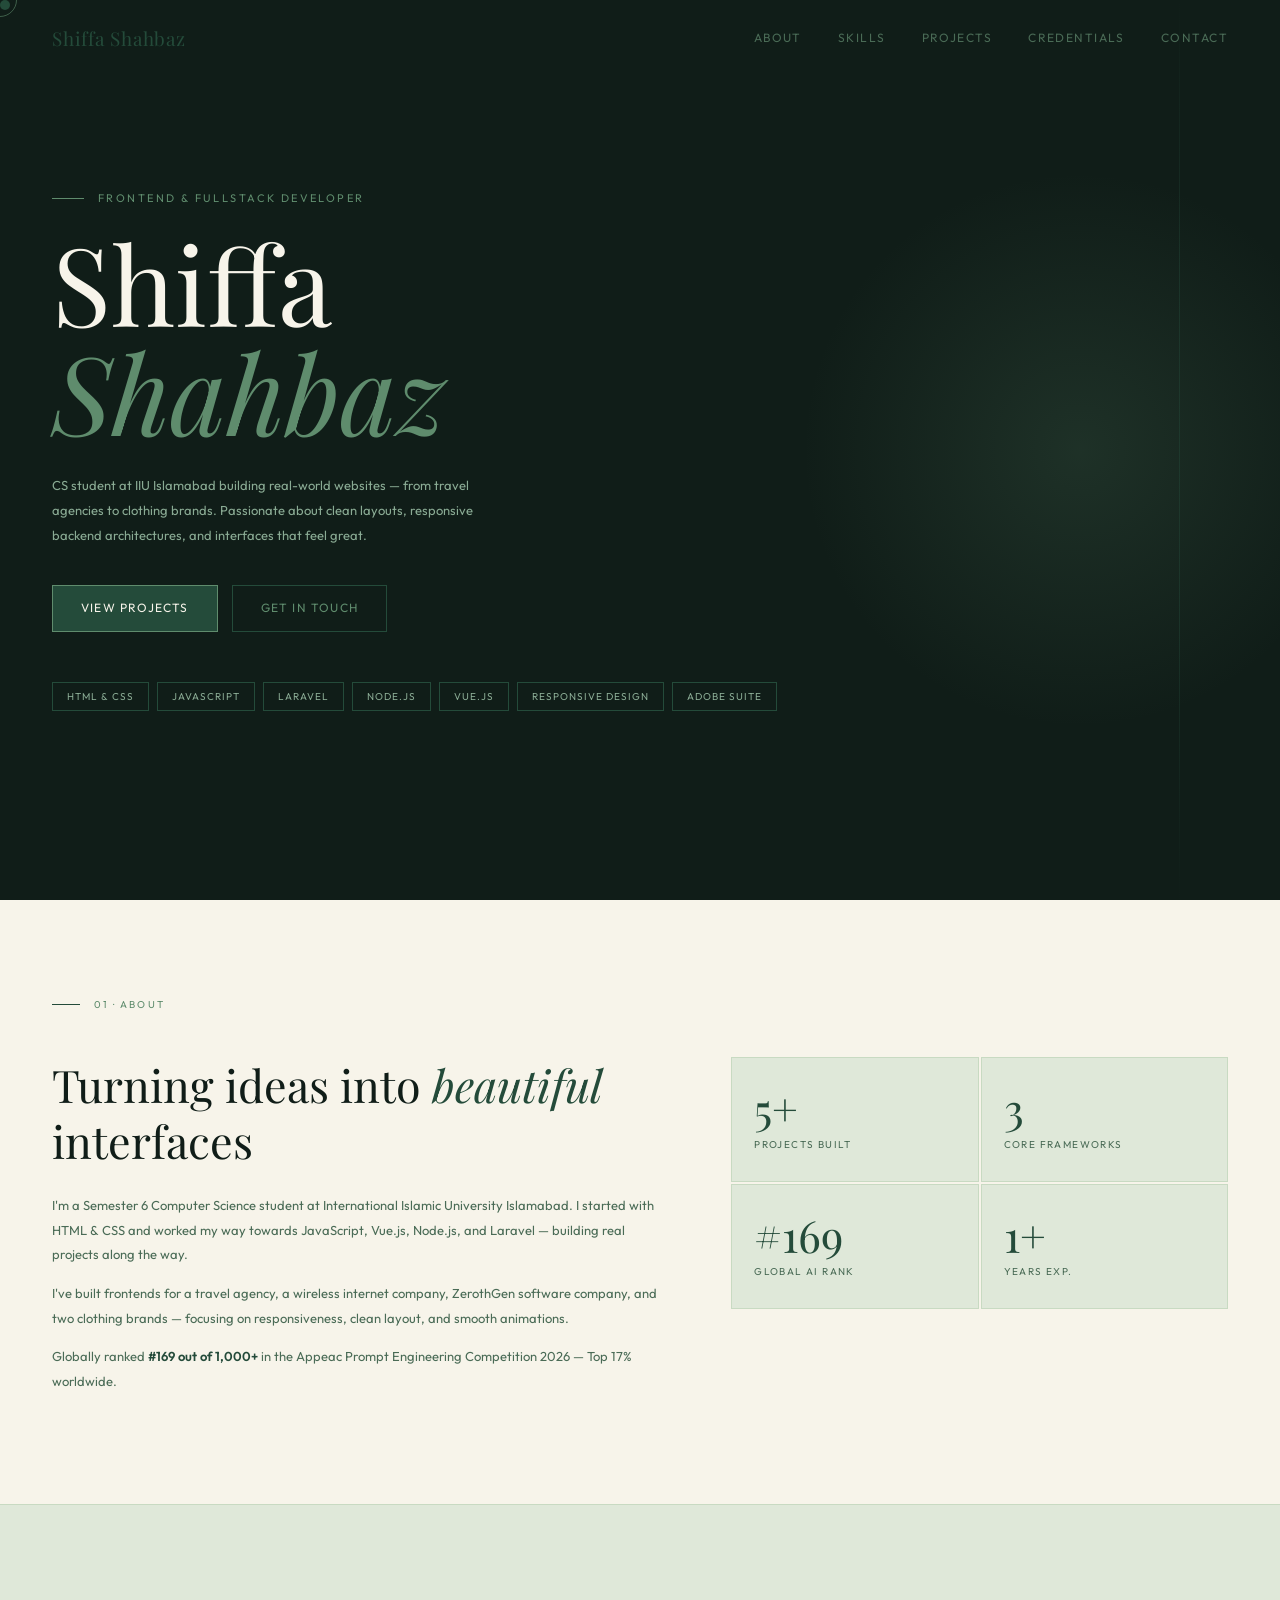
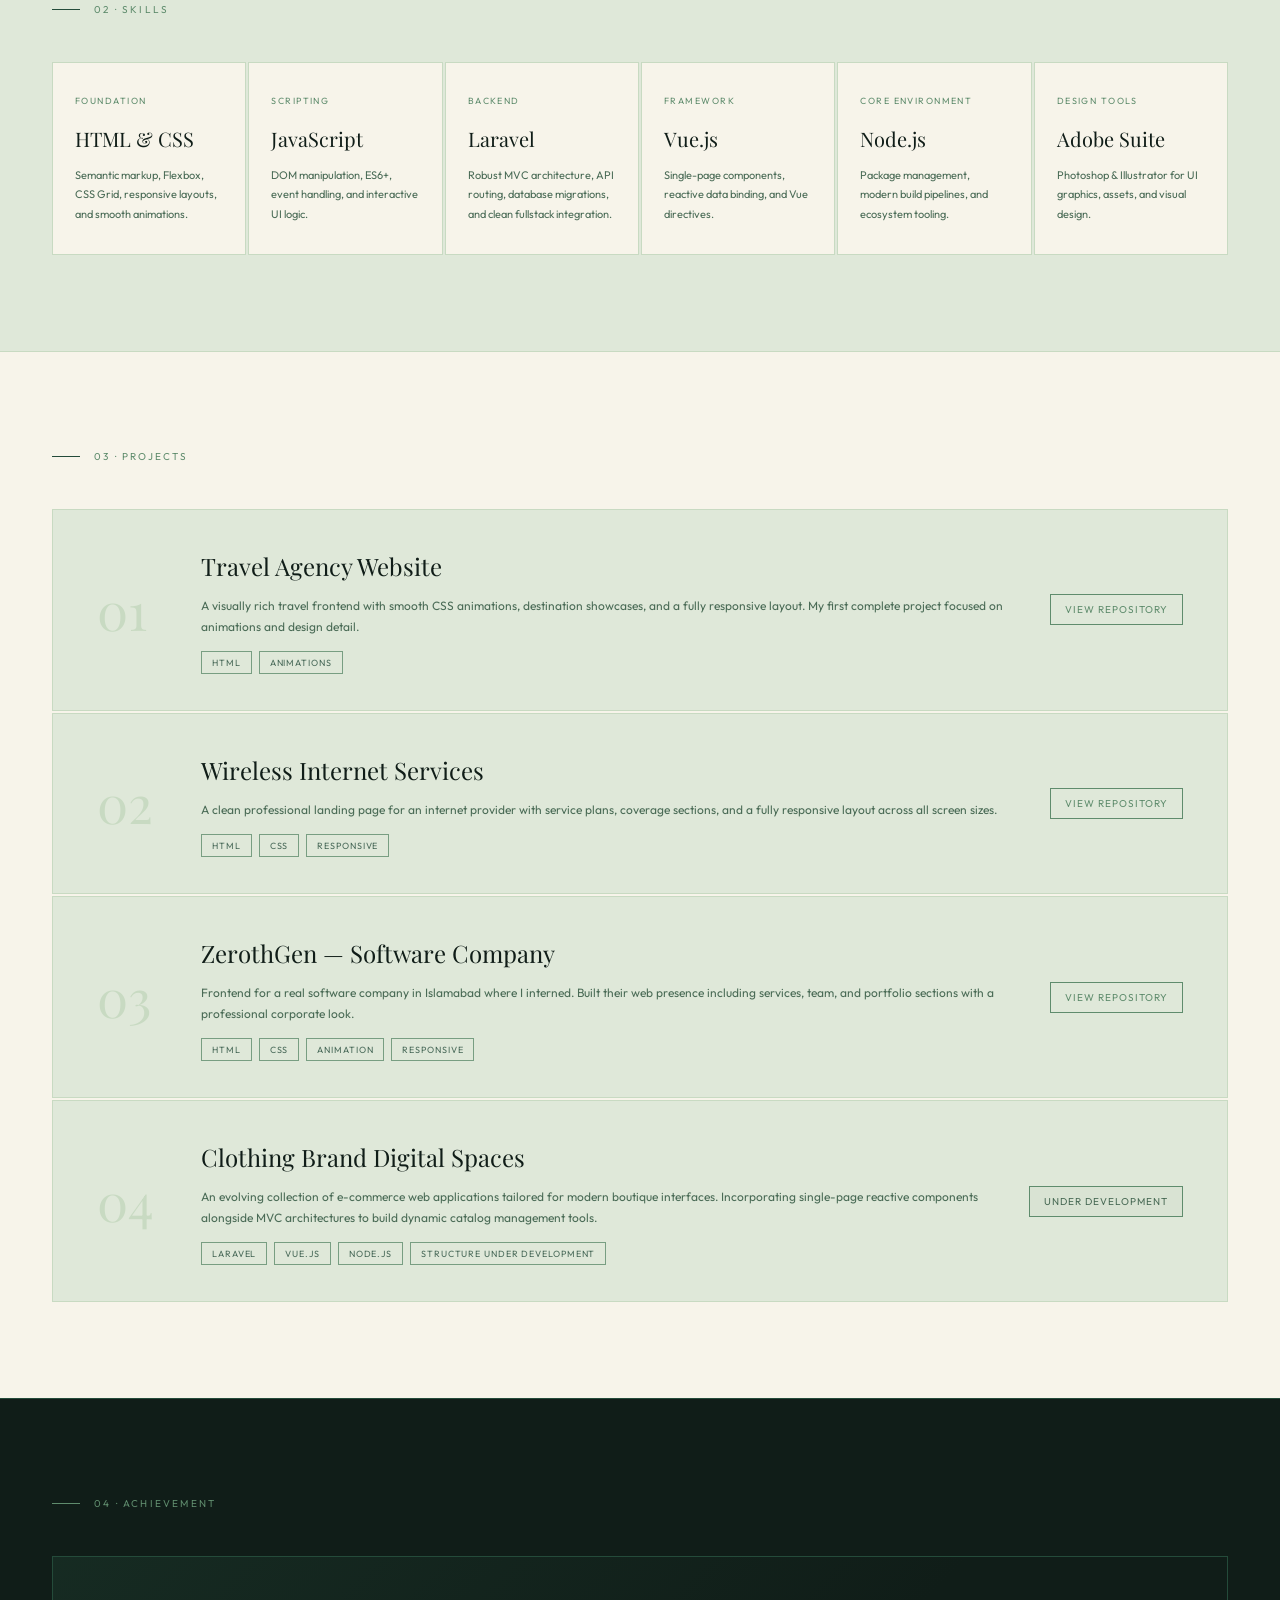
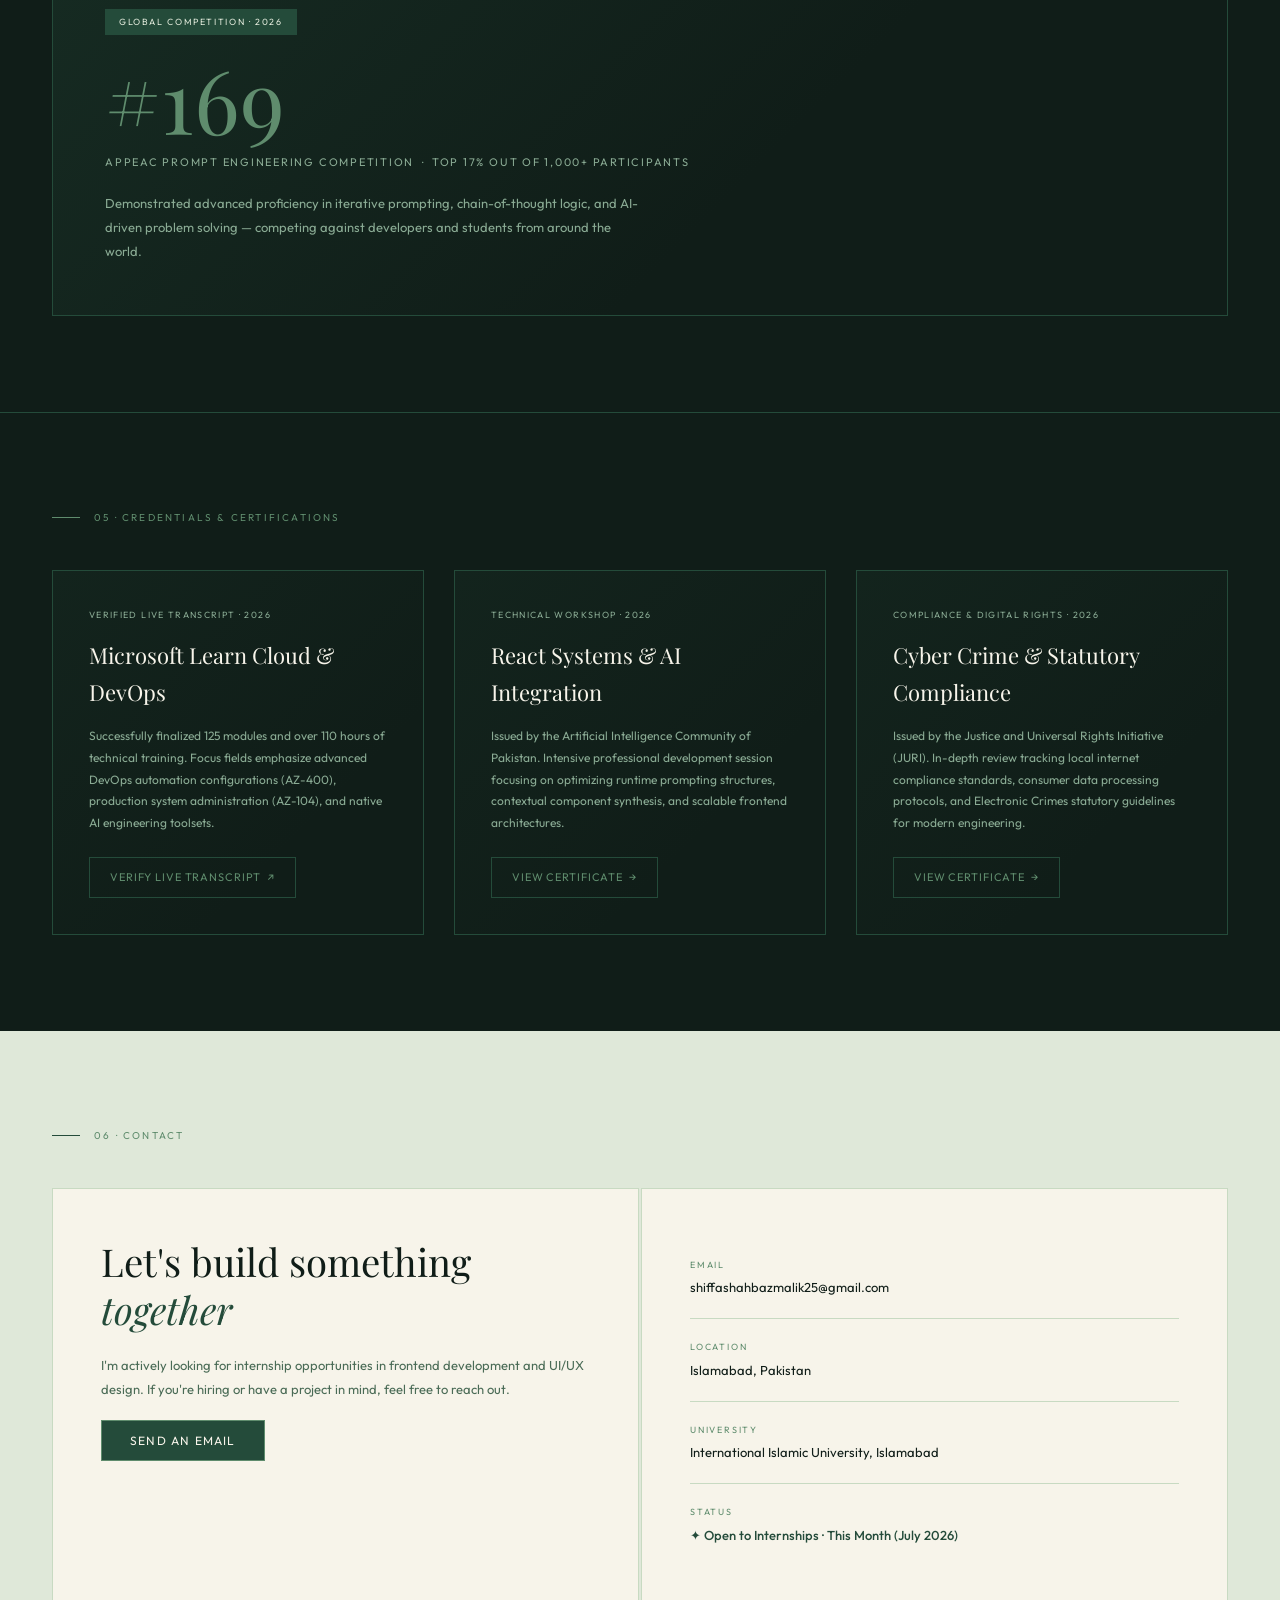
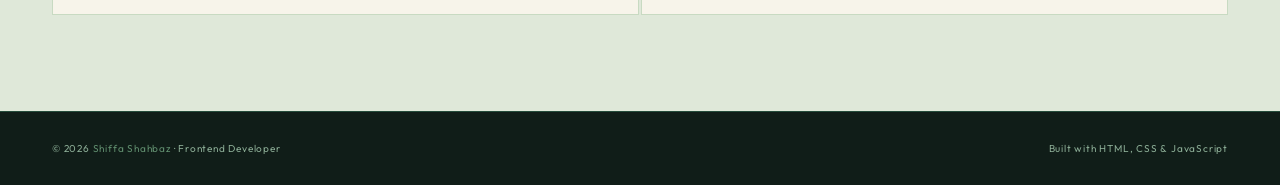
==== commit 99bba7bf: "Rename pf.html to index.html" ====
--- a/index.html
+++ b/index.html
@@ -425,7 +425,7 @@
       <div class="proj-links">
         <span class="proj-link github">View Repository</span>
       </div>
-    </a
+    </a>
 
     <a class="project-card reveal" href="https://github.com/shiffashahb-lang/vibranet-wireless-network" target="_blank">
       <div class="proj-num">02</div>
